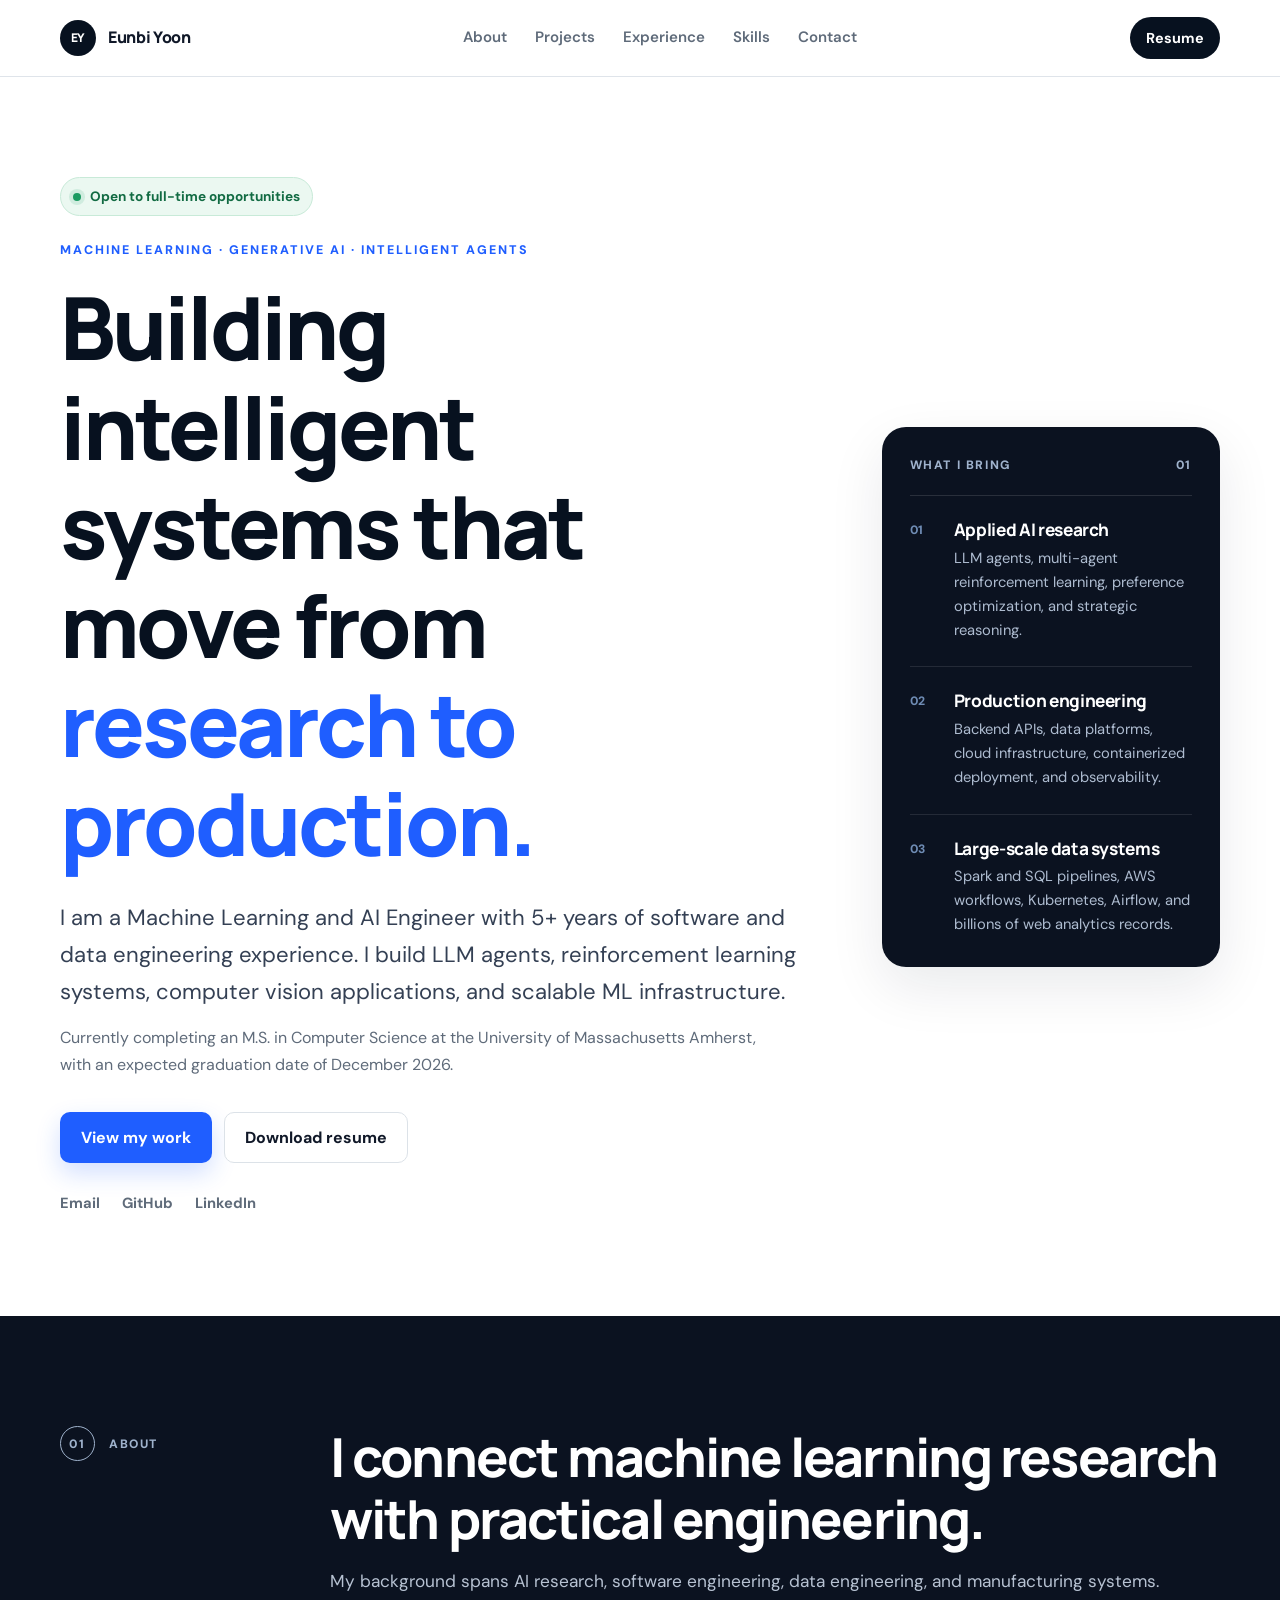
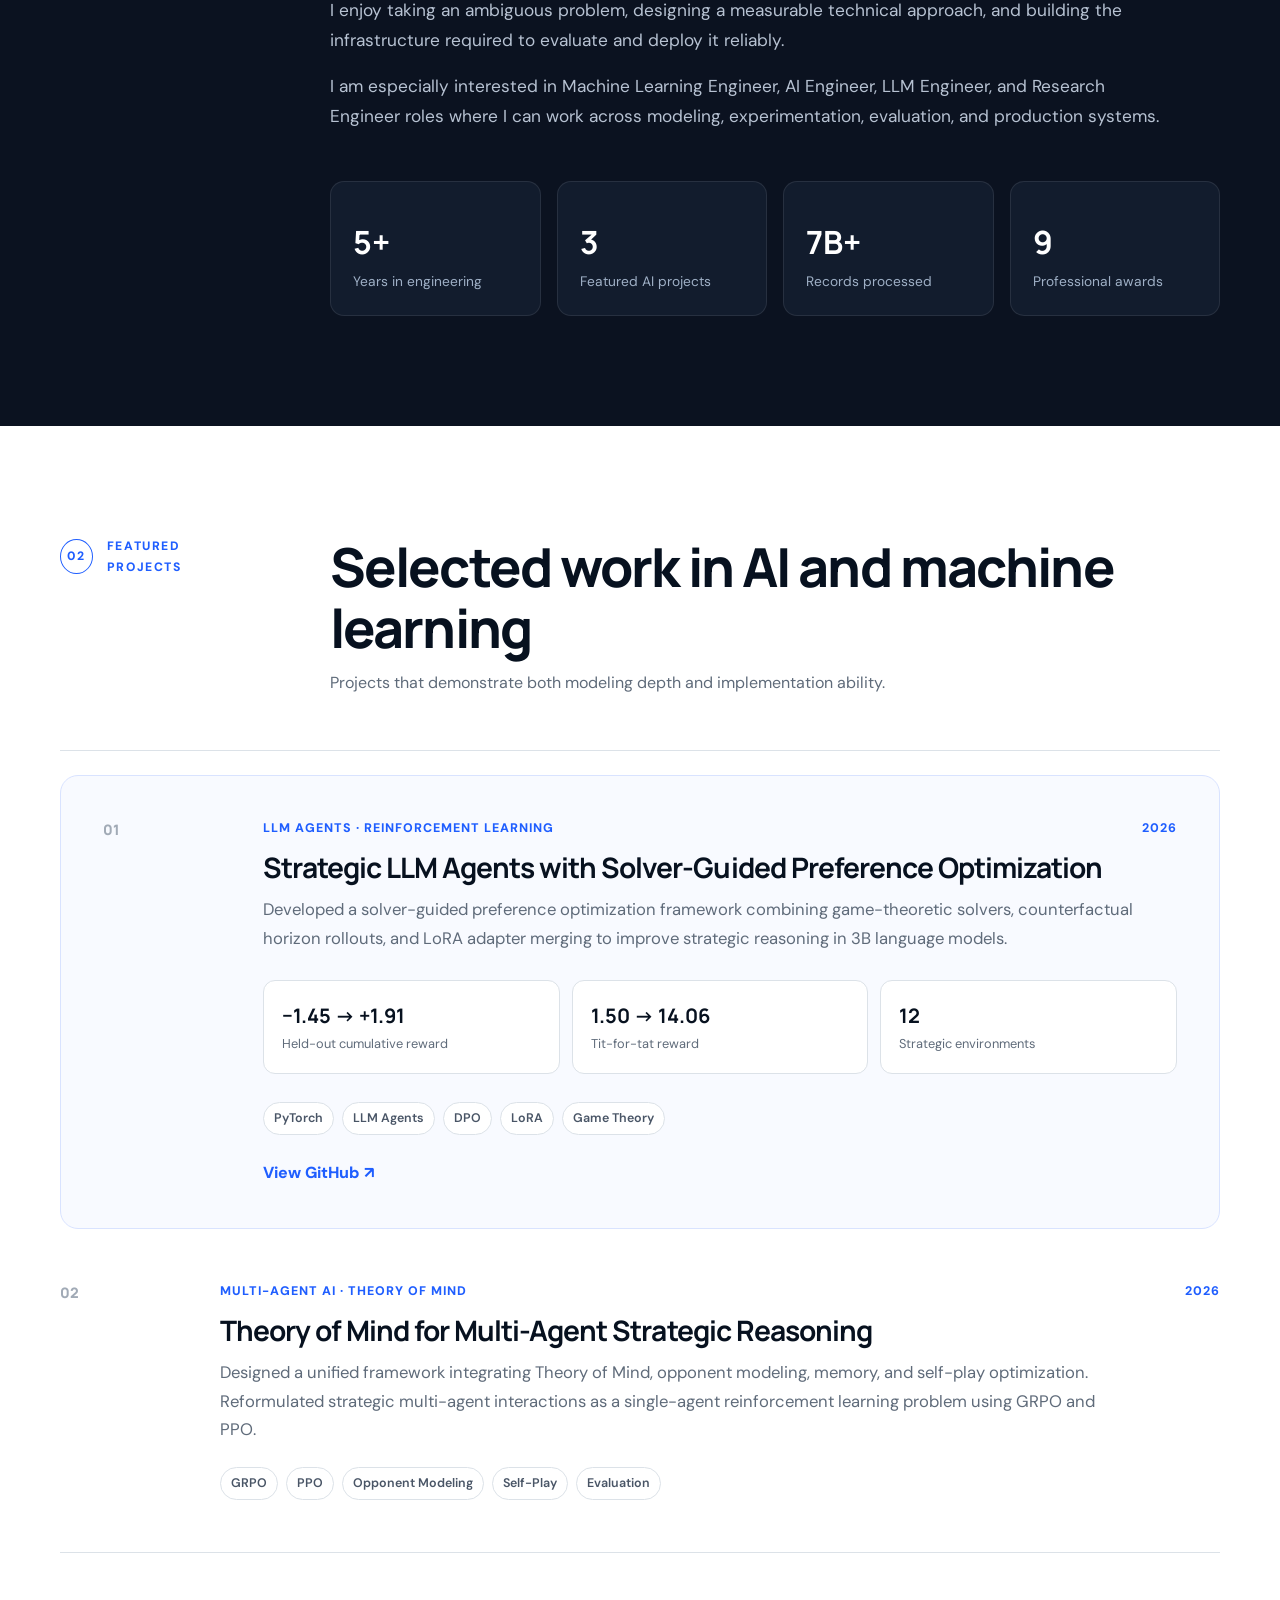
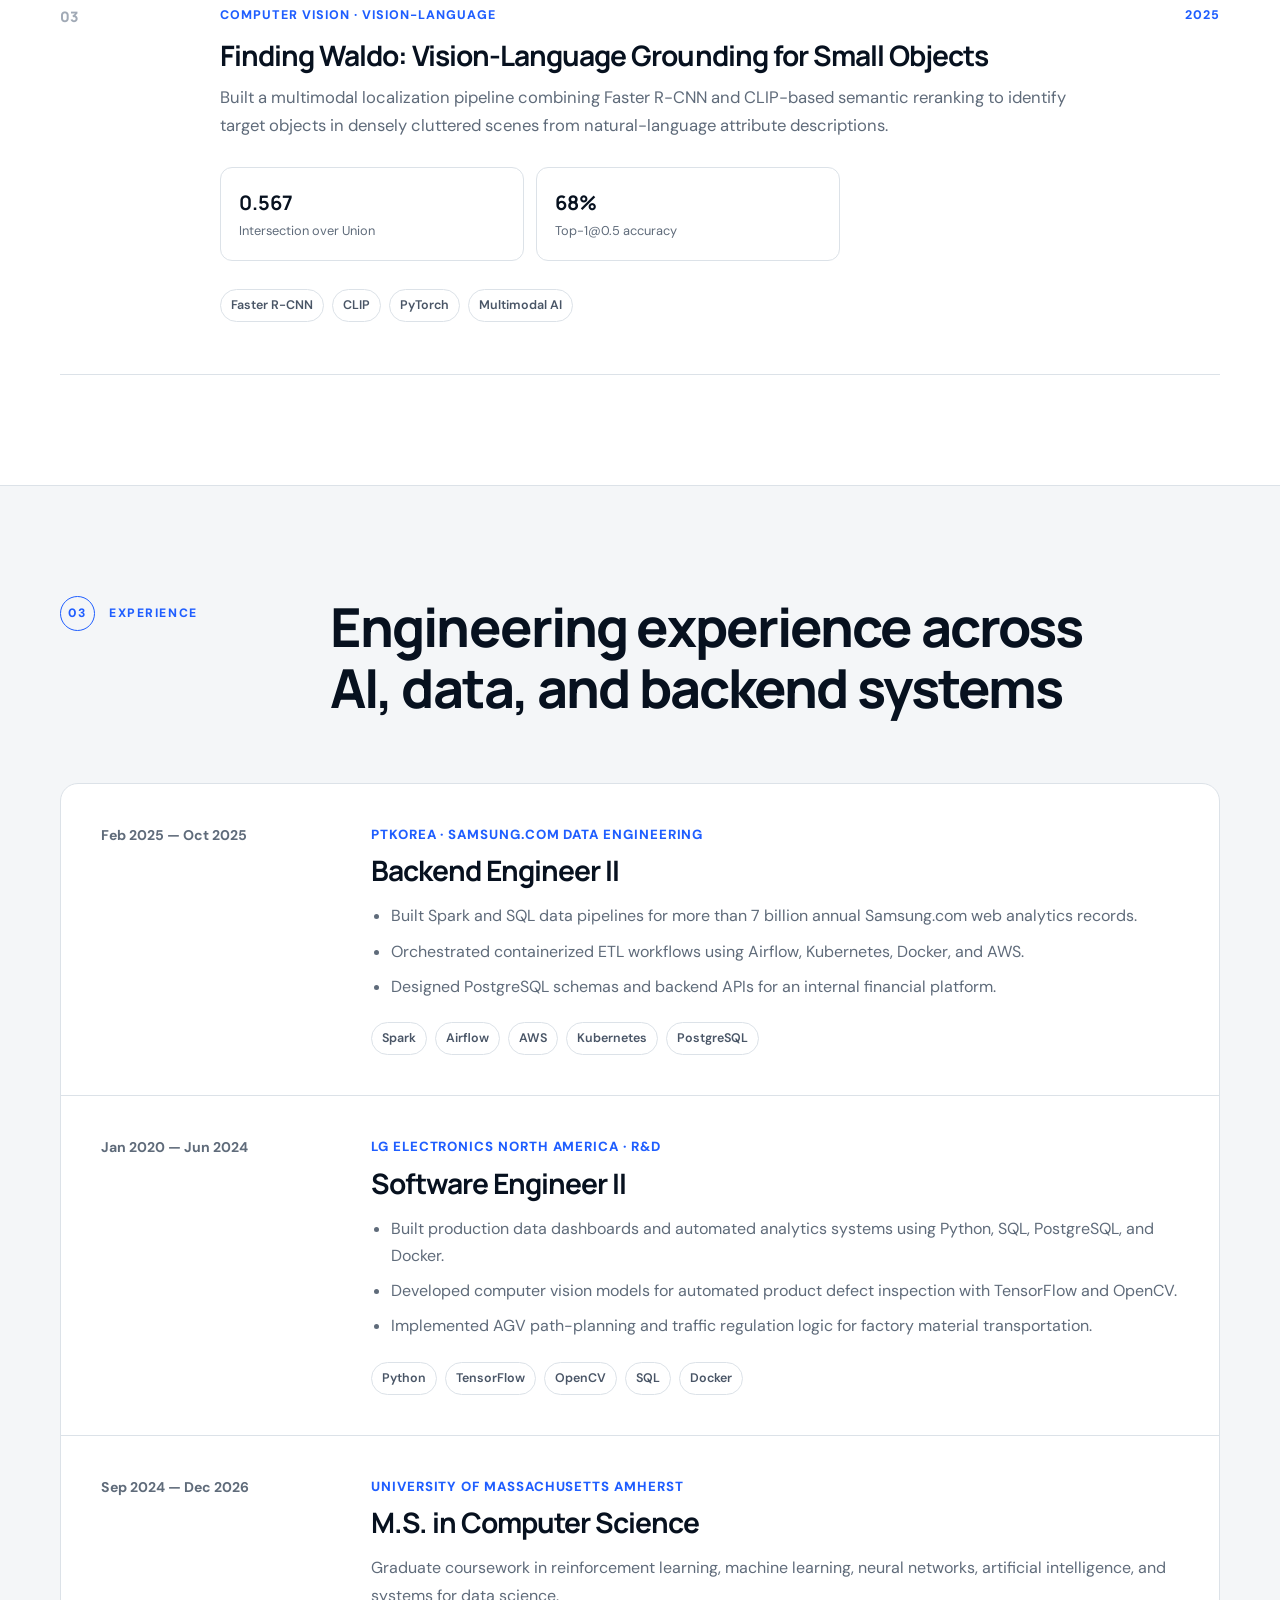
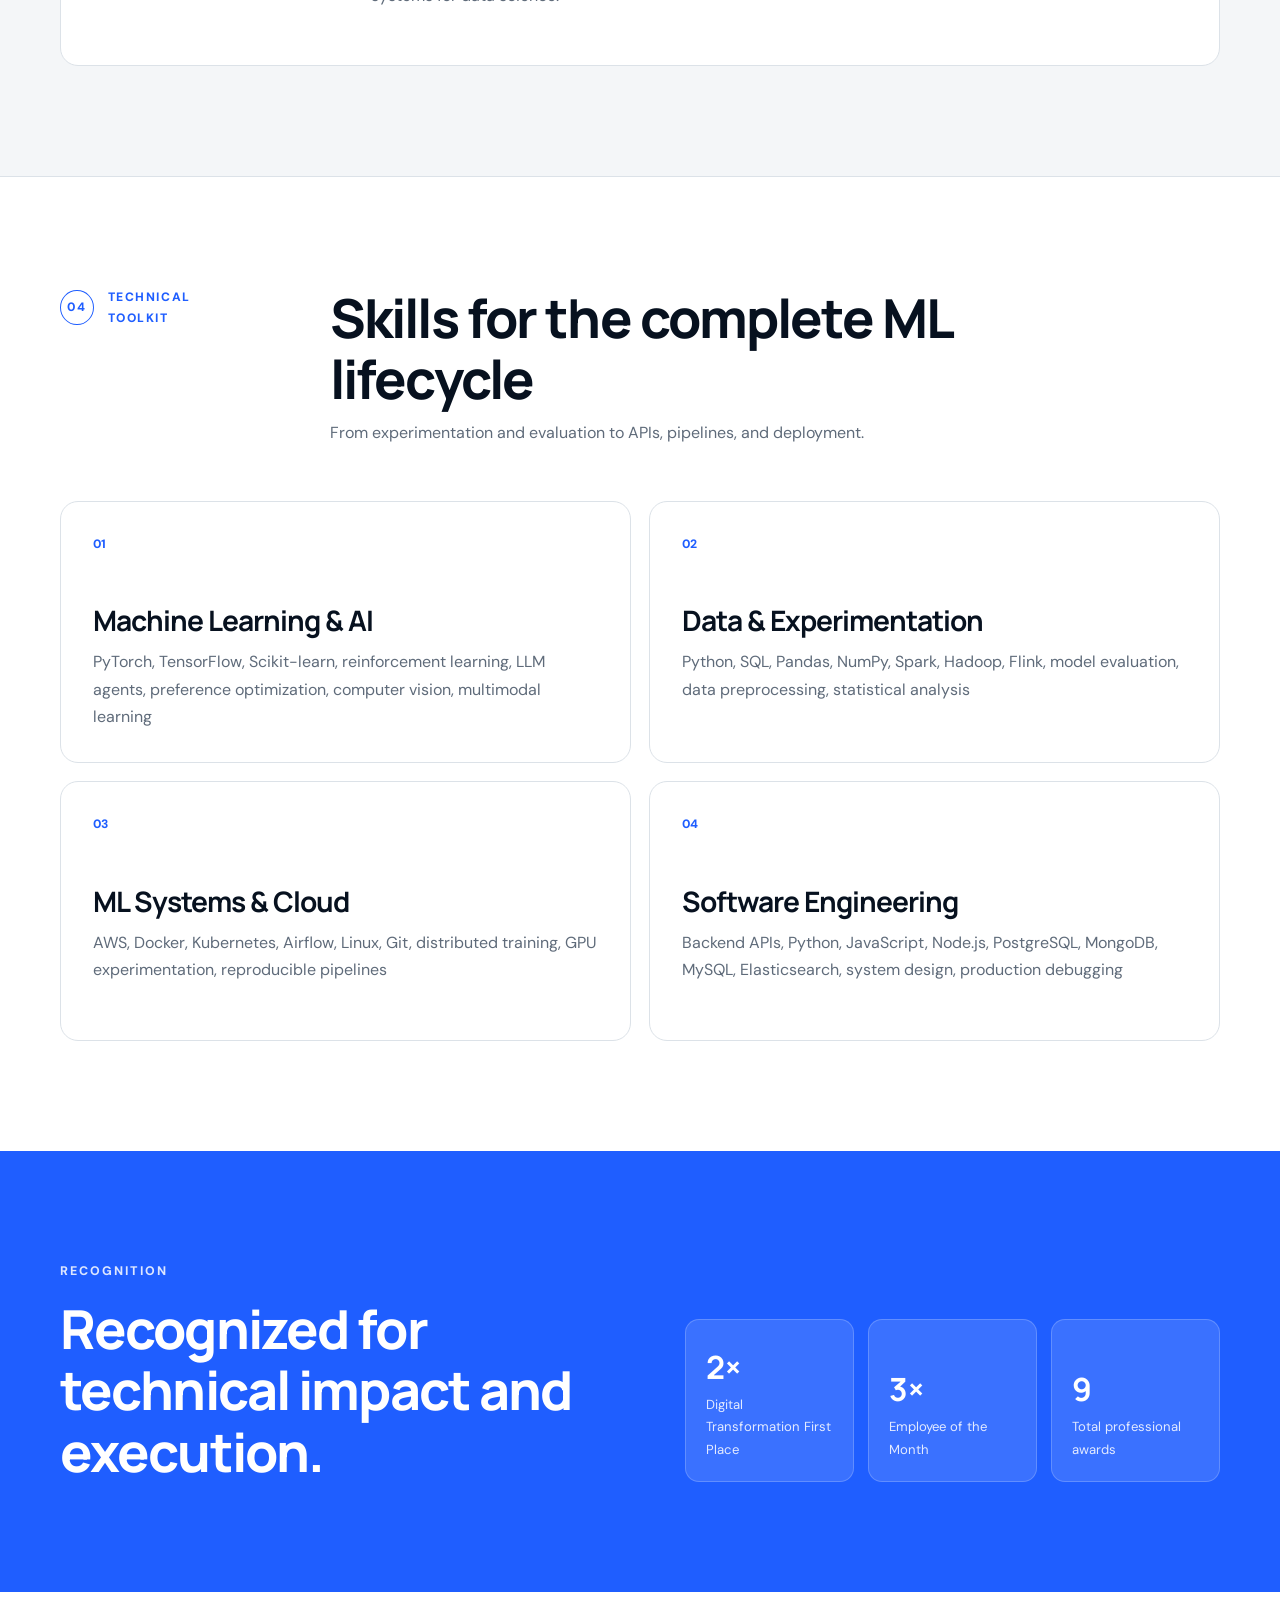
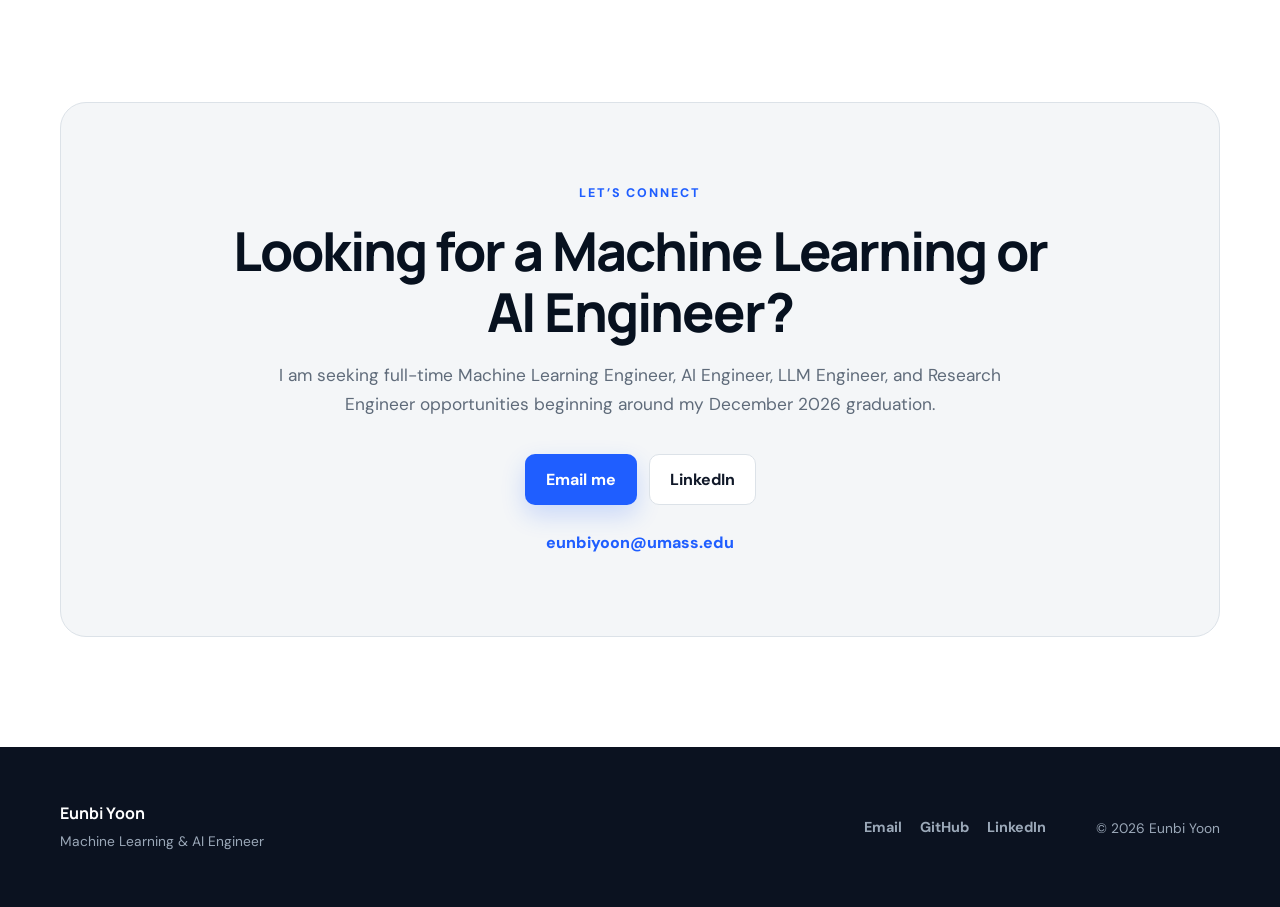
==== index.html @ 284ee93b "first commit" ====
<!DOCTYPE html>
<html lang="en">
<head>
  <meta charset="UTF-8" />
  <meta name="viewport" content="width=device-width, initial-scale=1.0" />
  <meta name="description" content="Eunbi Yoon is a Machine Learning and AI Engineer specializing in LLM agents, reinforcement learning, computer vision, and production data systems." />
  <meta name="keywords" content="Eunbi Yoon, Machine Learning Engineer, AI Engineer, Research Engineer, LLM, Reinforcement Learning, Computer Vision" />
  <meta name="author" content="Eunbi Yoon" />
  <meta property="og:title" content="Eunbi Yoon | Machine Learning & AI Engineer" />
  <meta property="og:description" content="Machine Learning and AI Engineer building reliable intelligent systems, LLM agents, and data-intensive applications." />
  <meta property="og:type" content="website" />
  <meta property="og:url" content="https://eunbiyoon.com" />

  <title>Eunbi Yoon | Machine Learning & AI Engineer</title>

  <link rel="preconnect" href="https://fonts.googleapis.com" />
  <link rel="preconnect" href="https://fonts.gstatic.com" crossorigin />
  <link href="https://fonts.googleapis.com/css2?family=DM+Sans:wght@400;500;600;700&family=Manrope:wght@500;600;700;800&display=swap" rel="stylesheet" />
  <link rel="stylesheet" href="styles.css" />
</head>

<body>
  <a class="skip-link" href="#main-content">Skip to content</a>

  <header class="site-header">
    <nav class="nav container" aria-label="Primary navigation">
      <a class="brand" href="#top" aria-label="Eunbi Yoon home">
        <span class="brand-mark">EY</span>
        <span>Eunbi Yoon</span>
      </a>

      <div class="nav-links">
        <a href="#about">About</a>
        <a href="#projects">Projects</a>
        <a href="#experience">Experience</a>
        <a href="#skills">Skills</a>
        <a href="#contact">Contact</a>
      </div>

      <a class="nav-resume" href="resume.pdf" target="_blank" rel="noreferrer">Resume</a>
    </nav>
  </header>

  <main id="main-content">
    <section class="hero container" id="top">
      <div class="hero-content">
        <p class="availability"><span></span> Open to full-time opportunities</p>
        <p class="eyebrow">Machine Learning · Generative AI · Intelligent Agents</p>

        <h1>
          Building intelligent systems that move from
          <span>research to production.</span>
        </h1>

        <p class="hero-description">
          I am a Machine Learning and AI Engineer with 5+ years of software and
          data engineering experience. I build LLM agents, reinforcement learning
          systems, computer vision applications, and scalable ML infrastructure.
        </p>

        <p class="hero-subtext">
          Currently completing an M.S. in Computer Science at the University of
          Massachusetts Amherst, with an expected graduation date of December 2026.
        </p>

        <div class="hero-actions">
          <a class="button button-primary" href="#projects">View my work</a>
          <a class="button button-secondary" href="resume.pdf" target="_blank" rel="noreferrer">Download resume</a>
        </div>

        <div class="social-links" aria-label="Professional profiles">
          <a href="mailto:eunbiyoon@umass.edu">Email</a>
          <a href="https://github.com/EunbiYoon" target="_blank" rel="noreferrer">GitHub</a>
          <a href="https://linkedin.com/in/eunbiyoon0717" target="_blank" rel="noreferrer">LinkedIn</a>
        </div>
      </div>

      <aside class="hero-panel" aria-label="Professional summary">
        <div class="panel-header">
          <span class="panel-kicker">What I bring</span>
          <span class="panel-number">01</span>
        </div>

        <div class="panel-list">
          <article>
            <span>01</span>
            <div>
              <h2>Applied AI research</h2>
              <p>LLM agents, multi-agent reinforcement learning, preference optimization, and strategic reasoning.</p>
            </div>
          </article>

          <article>
            <span>02</span>
            <div>
              <h2>Production engineering</h2>
              <p>Backend APIs, data platforms, cloud infrastructure, containerized deployment, and observability.</p>
            </div>
          </article>

          <article>
            <span>03</span>
            <div>
              <h2>Large-scale data systems</h2>
              <p>Spark and SQL pipelines, AWS workflows, Kubernetes, Airflow, and billions of web analytics records.</p>
            </div>
          </article>
        </div>
      </aside>
    </section>

    <section class="section section-dark" id="about">
      <div class="container about-grid">
        <div class="section-label">
          <span>01</span>
          <p>About</p>
        </div>

        <div class="about-copy">
          <h2>I connect machine learning research with practical engineering.</h2>
          <p>
            My background spans AI research, software engineering, data engineering,
            and manufacturing systems. I enjoy taking an ambiguous problem, designing
            a measurable technical approach, and building the infrastructure required
            to evaluate and deploy it reliably.
          </p>
          <p>
            I am especially interested in Machine Learning Engineer, AI Engineer, LLM
            Engineer, and Research Engineer roles where I can work across modeling,
            experimentation, evaluation, and production systems.
          </p>

          <div class="stats-grid">
            <div><strong>5+</strong><span>Years in engineering</span></div>
            <div><strong>3</strong><span>Featured AI projects</span></div>
            <div><strong>7B+</strong><span>Records processed</span></div>
            <div><strong>9</strong><span>Professional awards</span></div>
          </div>
        </div>
      </div>
    </section>

    <section class="section container" id="projects">
      <div class="section-heading">
        <div class="section-label light">
          <span>02</span>
          <p>Featured projects</p>
        </div>
        <div>
          <h2>Selected work in AI and machine learning</h2>
          <p>Projects that demonstrate both modeling depth and implementation ability.</p>
        </div>
      </div>

      <div class="projects-list">
        <article class="project-card featured-project">
          <div class="project-index">01</div>
          <div class="project-content">
            <div class="project-topline">
              <p>LLM Agents · Reinforcement Learning</p>
              <span>2026</span>
            </div>
            <h3>Strategic LLM Agents with Solver-Guided Preference Optimization</h3>
            <p class="project-summary">
              Developed a solver-guided preference optimization framework combining
              game-theoretic solvers, counterfactual horizon rollouts, and LoRA adapter
              merging to improve strategic reasoning in 3B language models.
            </p>

            <div class="metrics">
              <div><strong>−1.45 → +1.91</strong><span>Held-out cumulative reward</span></div>
              <div><strong>1.50 → 14.06</strong><span>Tit-for-tat reward</span></div>
              <div><strong>12</strong><span>Strategic environments</span></div>
            </div>

            <div class="tag-list">
              <span>PyTorch</span><span>LLM Agents</span><span>DPO</span><span>LoRA</span><span>Game Theory</span>
            </div>

            <div class="project-links">
              <a href="https://github.com/EunbiYoon" target="_blank" rel="noreferrer">View GitHub <span>↗</span></a>
            </div>
          </div>
        </article>

        <article class="project-card">
          <div class="project-index">02</div>
          <div class="project-content">
            <div class="project-topline">
              <p>Multi-Agent AI · Theory of Mind</p>
              <span>2026</span>
            </div>
            <h3>Theory of Mind for Multi-Agent Strategic Reasoning</h3>
            <p class="project-summary">
              Designed a unified framework integrating Theory of Mind, opponent
              modeling, memory, and self-play optimization. Reformulated strategic
              multi-agent interactions as a single-agent reinforcement learning problem
              using GRPO and PPO.
            </p>
            <div class="tag-list">
              <span>GRPO</span><span>PPO</span><span>Opponent Modeling</span><span>Self-Play</span><span>Evaluation</span>
            </div>
          </div>
        </article>

        <article class="project-card">
          <div class="project-index">03</div>
          <div class="project-content">
            <div class="project-topline">
              <p>Computer Vision · Vision-Language</p>
              <span>2025</span>
            </div>
            <h3>Finding Waldo: Vision-Language Grounding for Small Objects</h3>
            <p class="project-summary">
              Built a multimodal localization pipeline combining Faster R-CNN and
              CLIP-based semantic reranking to identify target objects in densely
              cluttered scenes from natural-language attribute descriptions.
            </p>

            <div class="metrics compact-metrics">
              <div><strong>0.567</strong><span>Intersection over Union</span></div>
              <div><strong>68%</strong><span>Top-1@0.5 accuracy</span></div>
            </div>

            <div class="tag-list">
              <span>Faster R-CNN</span><span>CLIP</span><span>PyTorch</span><span>Multimodal AI</span>
            </div>
          </div>
        </article>
      </div>
    </section>

    <section class="section section-soft" id="experience">
      <div class="container">
        <div class="section-heading">
          <div class="section-label light">
            <span>03</span>
            <p>Experience</p>
          </div>
          <div>
            <h2>Engineering experience across AI, data, and backend systems</h2>
          </div>
        </div>

        <div class="experience-list">
          <article class="experience-card">
            <div class="experience-date">Feb 2025 — Oct 2025</div>
            <div class="experience-main">
              <p class="company">PTKOREA · Samsung.com Data Engineering</p>
              <h3>Backend Engineer II</h3>
              <ul>
                <li>Built Spark and SQL data pipelines for more than 7 billion annual Samsung.com web analytics records.</li>
                <li>Orchestrated containerized ETL workflows using Airflow, Kubernetes, Docker, and AWS.</li>
                <li>Designed PostgreSQL schemas and backend APIs for an internal financial platform.</li>
              </ul>
              <div class="tag-list"><span>Spark</span><span>Airflow</span><span>AWS</span><span>Kubernetes</span><span>PostgreSQL</span></div>
            </div>
          </article>

          <article class="experience-card">
            <div class="experience-date">Jan 2020 — Jun 2024</div>
            <div class="experience-main">
              <p class="company">LG Electronics North America · R&amp;D</p>
              <h3>Software Engineer II</h3>
              <ul>
                <li>Built production data dashboards and automated analytics systems using Python, SQL, PostgreSQL, and Docker.</li>
                <li>Developed computer vision models for automated product defect inspection with TensorFlow and OpenCV.</li>
                <li>Implemented AGV path-planning and traffic regulation logic for factory material transportation.</li>
              </ul>
              <div class="tag-list"><span>Python</span><span>TensorFlow</span><span>OpenCV</span><span>SQL</span><span>Docker</span></div>
            </div>
          </article>

          <article class="experience-card education-card">
            <div class="experience-date">Sep 2024 — Dec 2026</div>
            <div class="experience-main">
              <p class="company">University of Massachusetts Amherst</p>
              <h3>M.S. in Computer Science</h3>
              <p>
                Graduate coursework in reinforcement learning, machine learning,
                neural networks, artificial intelligence, and systems for data science.
              </p>
            </div>
          </article>
        </div>
      </div>
    </section>

    <section class="section container" id="skills">
      <div class="section-heading">
        <div class="section-label light">
          <span>04</span>
          <p>Technical toolkit</p>
        </div>
        <div>
          <h2>Skills for the complete ML lifecycle</h2>
          <p>From experimentation and evaluation to APIs, pipelines, and deployment.</p>
        </div>
      </div>

      <div class="skills-grid">
        <article>
          <p class="skill-number">01</p>
          <h3>Machine Learning & AI</h3>
          <p>PyTorch, TensorFlow, Scikit-learn, reinforcement learning, LLM agents, preference optimization, computer vision, multimodal learning</p>
        </article>
        <article>
          <p class="skill-number">02</p>
          <h3>Data & Experimentation</h3>
          <p>Python, SQL, Pandas, NumPy, Spark, Hadoop, Flink, model evaluation, data preprocessing, statistical analysis</p>
        </article>
        <article>
          <p class="skill-number">03</p>
          <h3>ML Systems & Cloud</h3>
          <p>AWS, Docker, Kubernetes, Airflow, Linux, Git, distributed training, GPU experimentation, reproducible pipelines</p>
        </article>
        <article>
          <p class="skill-number">04</p>
          <h3>Software Engineering</h3>
          <p>Backend APIs, Python, JavaScript, Node.js, PostgreSQL, MongoDB, MySQL, Elasticsearch, system design, production debugging</p>
        </article>
      </div>
    </section>

    <section class="section awards-section">
      <div class="container awards-grid">
        <div>
          <p class="eyebrow">Recognition</p>
          <h2>Recognized for technical impact and execution.</h2>
        </div>
        <div class="award-details">
          <div><strong>2×</strong><span>Digital Transformation First Place</span></div>
          <div><strong>3×</strong><span>Employee of the Month</span></div>
          <div><strong>9</strong><span>Total professional awards</span></div>
        </div>
      </div>
    </section>

    <section class="section container contact" id="contact">
      <div class="contact-card">
        <p class="eyebrow">Let’s connect</p>
        <h2>Looking for a Machine Learning or AI Engineer?</h2>
        <p>
          I am seeking full-time Machine Learning Engineer, AI Engineer, LLM Engineer,
          and Research Engineer opportunities beginning around my December 2026 graduation.
        </p>
        <div class="hero-actions contact-actions">
          <a class="button button-primary" href="mailto:eunbiyoon@umass.edu">Email me</a>
          <a class="button button-secondary" href="https://linkedin.com/in/eunbiyoon0717" target="_blank" rel="noreferrer">LinkedIn</a>
        </div>
        <a class="contact-email" href="mailto:eunbiyoon@umass.edu">eunbiyoon@umass.edu</a>
      </div>
    </section>
  </main>

  <footer class="footer">
    <div class="container footer-inner">
      <div>
        <strong>Eunbi Yoon</strong>
        <p>Machine Learning &amp; AI Engineer</p>
      </div>
      <div class="footer-links">
        <a href="mailto:eunbiyoon@umass.edu">Email</a>
        <a href="https://github.com/EunbiYoon" target="_blank" rel="noreferrer">GitHub</a>
        <a href="https://linkedin.com/in/eunbiyoon0717" target="_blank" rel="noreferrer">LinkedIn</a>
      </div>
      <p>© <span id="year"></span> Eunbi Yoon</p>
    </div>
  </footer>

  <script>
    document.getElementById("year").textContent = new Date().getFullYear();
  </script>
</body>
</html>
---- styles.css ----
:root {
  --ink: #101828;
  --ink-strong: #07111f;
  --muted: #5f6b7a;
  --paper: #ffffff;
  --soft: #f4f6f8;
  --line: #dce2e8;
  --accent: #1f5eff;
  --accent-dark: #1446c6;
  --dark: #0b1220;
  --dark-soft: #121c2d;
  --max-width: 1160px;
  --radius: 18px;
  --shadow: 0 20px 55px rgba(16, 24, 40, 0.09);
}

* {
  box-sizing: border-box;
}

html {
  scroll-behavior: smooth;
  scroll-padding-top: 90px;
}

body {
  margin: 0;
  background: var(--paper);
  color: var(--ink);
  font-family: "DM Sans", system-ui, -apple-system, BlinkMacSystemFont, "Segoe UI", sans-serif;
  font-size: 16px;
  line-height: 1.7;
  -webkit-font-smoothing: antialiased;
}

::selection {
  color: white;
  background: var(--accent);
}

img {
  max-width: 100%;
}

button,
a {
  font: inherit;
}

a {
  color: inherit;
  text-decoration: none;
}

p,
h1,
h2,
h3 {
  margin-top: 0;
}

h1,
h2,
h3,
.brand {
  font-family: "Manrope", system-ui, sans-serif;
}

h1,
h2,
h3 {
  color: var(--ink-strong);
  line-height: 1.14;
  letter-spacing: -0.035em;
}

h1 {
  max-width: 880px;
  margin-bottom: 26px;
  font-size: clamp(3rem, 6.8vw, 6.2rem);
  font-weight: 800;
}

h1 span {
  color: var(--accent);
}

h2 {
  margin-bottom: 18px;
  font-size: clamp(2.1rem, 4.2vw, 4rem);
  font-weight: 750;
}

h3 {
  margin-bottom: 12px;
  font-size: clamp(1.35rem, 2.2vw, 2rem);
  font-weight: 700;
}

.container {
  width: min(calc(100% - 48px), var(--max-width));
  margin-inline: auto;
}

.skip-link {
  position: absolute;
  z-index: 999;
  top: -60px;
  left: 20px;
  padding: 10px 14px;
  color: white;
  background: var(--dark);
  border-radius: 8px;
}

.skip-link:focus {
  top: 16px;
}

.site-header {
  position: sticky;
  z-index: 100;
  top: 0;
  background: rgba(255, 255, 255, 0.9);
  border-bottom: 1px solid rgba(220, 226, 232, 0.9);
  backdrop-filter: blur(16px);
}

.nav {
  min-height: 76px;
  display: flex;
  align-items: center;
  justify-content: space-between;
  gap: 28px;
}

.brand {
  display: inline-flex;
  align-items: center;
  gap: 12px;
  font-weight: 800;
  letter-spacing: -0.02em;
}

.brand-mark {
  width: 36px;
  height: 36px;
  display: grid;
  place-items: center;
  color: white;
  background: var(--ink-strong);
  border-radius: 50%;
  font-size: 0.75rem;
}

.nav-links {
  display: flex;
  align-items: center;
  gap: 28px;
  color: var(--muted);
  font-size: 0.94rem;
  font-weight: 600;
}

.nav-links a,
.footer-links a,
.social-links a {
  transition: color 160ms ease;
}

.nav-links a:hover,
.footer-links a:hover,
.social-links a:hover {
  color: var(--accent);
}

.nav-resume {
  padding: 9px 16px;
  color: white;
  background: var(--ink-strong);
  border-radius: 999px;
  font-size: 0.9rem;
  font-weight: 700;
  transition: transform 160ms ease, background 160ms ease;
}

.nav-resume:hover {
  background: var(--accent);
  transform: translateY(-1px);
}

.hero {
  min-height: calc(100vh - 76px);
  display: grid;
  grid-template-columns: minmax(0, 1.6fr) minmax(310px, 0.72fr);
  align-items: center;
  gap: 70px;
  padding-block: 100px;
}

.availability {
  width: fit-content;
  display: inline-flex;
  align-items: center;
  gap: 9px;
  margin-bottom: 24px;
  padding: 7px 12px;
  color: #126b43;
  background: #ebf8f1;
  border: 1px solid #c8ead8;
  border-radius: 999px;
  font-size: 0.85rem;
  font-weight: 700;
}

.availability span {
  width: 8px;
  height: 8px;
  background: #1b9b62;
  border-radius: 50%;
  box-shadow: 0 0 0 4px rgba(27, 155, 98, 0.13);
}

.eyebrow {
  margin-bottom: 16px;
  color: var(--accent);
  font-size: 0.78rem;
  font-weight: 800;
  letter-spacing: 0.16em;
  text-transform: uppercase;
}

.hero-description {
  max-width: 760px;
  margin-bottom: 14px;
  color: #344054;
  font-size: clamp(1.15rem, 1.9vw, 1.38rem);
  line-height: 1.68;
}

.hero-subtext {
  max-width: 700px;
  color: var(--muted);
}

.hero-actions {
  display: flex;
  flex-wrap: wrap;
  gap: 12px;
  margin-top: 34px;
}

.button {
  min-height: 48px;
  display: inline-flex;
  align-items: center;
  justify-content: center;
  padding: 11px 20px;
  border: 1px solid transparent;
  border-radius: 10px;
  font-weight: 700;
  transition: transform 160ms ease, box-shadow 160ms ease, background 160ms ease;
}

.button:hover {
  transform: translateY(-2px);
}

.button-primary {
  color: white;
  background: var(--accent);
  box-shadow: 0 10px 25px rgba(31, 94, 255, 0.2);
}

.button-primary:hover {
  background: var(--accent-dark);
  box-shadow: 0 14px 30px rgba(31, 94, 255, 0.25);
}

.button-secondary {
  color: var(--ink);
  background: white;
  border-color: var(--line);
}

.button-secondary:hover {
  border-color: #aeb8c4;
  box-shadow: 0 10px 22px rgba(16, 24, 40, 0.08);
}

.social-links {
  display: flex;
  flex-wrap: wrap;
  gap: 22px;
  margin-top: 28px;
  color: var(--muted);
  font-size: 0.92rem;
  font-weight: 700;
}

.hero-panel {
  padding: 28px;
  color: white;
  background: var(--dark);
  border-radius: 24px;
  box-shadow: var(--shadow);
}

.panel-header {
  display: flex;
  align-items: center;
  justify-content: space-between;
  padding-bottom: 20px;
  border-bottom: 1px solid rgba(255, 255, 255, 0.12);
}

.panel-kicker,
.panel-number {
  color: #9fb2cc;
  font-size: 0.76rem;
  font-weight: 800;
  letter-spacing: 0.13em;
  text-transform: uppercase;
}

.panel-list article {
  display: grid;
  grid-template-columns: 30px 1fr;
  gap: 14px;
  padding-block: 24px;
  border-bottom: 1px solid rgba(255, 255, 255, 0.1);
}

.panel-list article:last-child {
  padding-bottom: 2px;
  border-bottom: 0;
}

.panel-list article > span {
  color: #6f8cb4;
  font-size: 0.76rem;
  font-weight: 800;
}

.panel-list h2 {
  margin-bottom: 7px;
  color: white;
  font-size: 1.08rem;
  letter-spacing: -0.02em;
}

.panel-list p {
  margin: 0;
  color: #aebcd0;
  font-size: 0.92rem;
  line-height: 1.62;
}

.section {
  padding-block: 110px;
}

.section-dark {
  color: white;
  background: var(--dark);
}

.section-dark h2 {
  color: white;
}

.section-soft {
  background: var(--soft);
  border-block: 1px solid var(--line);
}

.about-grid {
  display: grid;
  grid-template-columns: 190px 1fr;
  gap: 80px;
}

.section-label {
  display: flex;
  align-items: center;
  gap: 14px;
  align-self: start;
  color: #9fb2cc;
  font-size: 0.76rem;
  font-weight: 800;
  letter-spacing: 0.13em;
  text-transform: uppercase;
}

.section-label span {
  width: 35px;
  height: 35px;
  display: grid;
  place-items: center;
  border: 1px solid currentColor;
  border-radius: 50%;
}

.section-label p {
  margin: 0;
}

.section-label.light {
  color: var(--accent);
}

.about-copy > p {
  max-width: 830px;
  color: #b7c2d2;
  font-size: 1.08rem;
}

.stats-grid {
  display: grid;
  grid-template-columns: repeat(4, 1fr);
  gap: 16px;
  margin-top: 50px;
}

.stats-grid div {
  min-height: 135px;
  display: flex;
  flex-direction: column;
  justify-content: flex-end;
  padding: 22px;
  background: var(--dark-soft);
  border: 1px solid rgba(255, 255, 255, 0.09);
  border-radius: 14px;
}

.stats-grid strong {
  color: white;
  font-family: "Manrope", sans-serif;
  font-size: 2rem;
}

.stats-grid span {
  color: #9fb0c6;
  font-size: 0.86rem;
}

.section-heading {
  display: grid;
  grid-template-columns: 190px 1fr;
  gap: 80px;
  margin-bottom: 54px;
}

.section-heading > div:last-child {
  max-width: 800px;
}

.section-heading h2 {
  margin-bottom: 10px;
}

.section-heading > div:last-child > p {
  margin: 0;
  color: var(--muted);
}

.projects-list {
  border-top: 1px solid var(--line);
}

.project-card {
  display: grid;
  grid-template-columns: 110px 1fr;
  gap: 50px;
  padding-block: 52px;
  border-bottom: 1px solid var(--line);
}

.featured-project {
  margin-top: 24px;
  padding: 42px;
  background: #f8faff;
  border: 1px solid #d9e3ff;
  border-radius: var(--radius);
}

.project-index {
  color: #a1aab6;
  font-family: "Manrope", sans-serif;
  font-size: 0.9rem;
  font-weight: 800;
}

.project-topline {
  display: flex;
  align-items: center;
  justify-content: space-between;
  gap: 20px;
  margin-bottom: 12px;
  color: var(--accent);
  font-size: 0.78rem;
  font-weight: 800;
  letter-spacing: 0.08em;
  text-transform: uppercase;
}

.project-topline p {
  margin: 0;
}

.project-summary {
  max-width: 880px;
  margin-bottom: 24px;
  color: var(--muted);
  font-size: 1.04rem;
}

.metrics {
  display: grid;
  grid-template-columns: repeat(3, 1fr);
  gap: 12px;
  margin: 28px 0;
}

.metrics.compact-metrics {
  max-width: 620px;
  grid-template-columns: repeat(2, 1fr);
}

.metrics div {
  padding: 18px;
  background: white;
  border: 1px solid var(--line);
  border-radius: 12px;
}

.metrics strong,
.metrics span {
  display: block;
}

.metrics strong {
  color: var(--ink-strong);
  font-family: "Manrope", sans-serif;
  font-size: 1.25rem;
}

.metrics span {
  color: var(--muted);
  font-size: 0.8rem;
}

.tag-list {
  display: flex;
  flex-wrap: wrap;
  gap: 8px;
}

.tag-list span {
  padding: 5px 10px;
  color: #495566;
  background: white;
  border: 1px solid var(--line);
  border-radius: 999px;
  font-size: 0.78rem;
  font-weight: 600;
}

.project-links {
  margin-top: 24px;
}

.project-links a {
  color: var(--accent);
  font-weight: 800;
}

.project-links a:hover {
  color: var(--accent-dark);
}

.experience-list {
  background: white;
  border: 1px solid var(--line);
  border-radius: var(--radius);
  overflow: hidden;
}

.experience-card {
  display: grid;
  grid-template-columns: 220px 1fr;
  gap: 50px;
  padding: 40px;
  border-bottom: 1px solid var(--line);
}

.experience-card:last-child {
  border-bottom: 0;
}

.experience-date {
  color: var(--muted);
  font-size: 0.88rem;
  font-weight: 700;
}

.company {
  margin-bottom: 8px;
  color: var(--accent);
  font-size: 0.83rem;
  font-weight: 800;
  letter-spacing: 0.07em;
  text-transform: uppercase;
}

.experience-main h3 {
  margin-bottom: 16px;
}

.experience-main ul {
  margin: 0 0 22px;
  padding-left: 20px;
  color: var(--muted);
}

.experience-main li + li {
  margin-top: 8px;
}

.education-card .experience-main > p:last-child {
  color: var(--muted);
}

.skills-grid {
  display: grid;
  grid-template-columns: repeat(2, 1fr);
  gap: 18px;
}

.skills-grid article {
  min-height: 260px;
  padding: 32px;
  border: 1px solid var(--line);
  border-radius: var(--radius);
  transition: transform 180ms ease, box-shadow 180ms ease, border-color 180ms ease;
}

.skills-grid article:hover {
  border-color: #bac6d3;
  box-shadow: var(--shadow);
  transform: translateY(-4px);
}

.skill-number {
  margin-bottom: 50px;
  color: var(--accent);
  font-size: 0.76rem;
  font-weight: 800;
}

.skills-grid article > p:last-child {
  margin: 0;
  color: var(--muted);
}

.awards-section {
  color: white;
  background: var(--accent);
}

.awards-section h2 {
  max-width: 650px;
  margin: 0;
  color: white;
}

.awards-section .eyebrow {
  color: #dce6ff;
}

.awards-grid {
  display: grid;
  grid-template-columns: 1fr 1fr;
  gap: 90px;
  align-items: end;
}

.award-details {
  display: grid;
  grid-template-columns: repeat(3, 1fr);
  gap: 14px;
}

.award-details div {
  min-height: 150px;
  display: flex;
  flex-direction: column;
  justify-content: flex-end;
  padding: 20px;
  background: rgba(255, 255, 255, 0.12);
  border: 1px solid rgba(255, 255, 255, 0.2);
  border-radius: 14px;
}

.award-details strong {
  font-family: "Manrope", sans-serif;
  font-size: 2rem;
}

.award-details span {
  color: #e3eaff;
  font-size: 0.82rem;
}

.contact-card {
  padding: 80px;
  text-align: center;
  background: var(--soft);
  border: 1px solid var(--line);
  border-radius: 26px;
}

.contact-card h2 {
  max-width: 830px;
  margin-inline: auto;
}

.contact-card > p:not(.eyebrow) {
  max-width: 760px;
  margin-inline: auto;
  color: var(--muted);
  font-size: 1.08rem;
}

.contact-actions {
  justify-content: center;
}

.contact-email {
  display: inline-block;
  margin-top: 24px;
  color: var(--accent);
  font-weight: 800;
}

.footer {
  color: #9ba8b8;
  background: var(--dark);
}

.footer-inner {
  min-height: 160px;
  display: grid;
  grid-template-columns: 1fr auto auto;
  align-items: center;
  gap: 50px;
}

.footer strong {
  color: white;
  font-family: "Manrope", sans-serif;
}

.footer p {
  margin: 3px 0 0;
  font-size: 0.86rem;
}

.footer-links {
  display: flex;
  gap: 18px;
  font-size: 0.9rem;
  font-weight: 700;
}

@media (max-width: 980px) {
  .nav-links {
    display: none;
  }

  .hero {
    grid-template-columns: 1fr;
    min-height: auto;
    gap: 55px;
    padding-block: 80px;
  }

  .hero-panel {
    max-width: 650px;
  }

  .about-grid,
  .section-heading {
    grid-template-columns: 1fr;
    gap: 28px;
  }

  .stats-grid {
    grid-template-columns: repeat(2, 1fr);
  }

  .awards-grid {
    grid-template-columns: 1fr;
    gap: 50px;
  }

  .footer-inner {
    grid-template-columns: 1fr auto;
  }

  .footer-inner > p:last-child {
    grid-column: 1 / -1;
    margin-bottom: 26px;
  }
}

@media (max-width: 720px) {
  .container {
    width: min(calc(100% - 30px), var(--max-width));
  }

  .nav {
    min-height: 68px;
  }

  .brand > span:last-child {
    display: none;
  }

  .section {
    padding-block: 78px;
  }

  .project-card,
  .experience-card {
    grid-template-columns: 1fr;
    gap: 14px;
  }

  .featured-project,
  .experience-card {
    padding: 26px;
  }

  .metrics,
  .metrics.compact-metrics,
  .skills-grid,
  .award-details {
    grid-template-columns: 1fr;
  }

  .project-topline {
    align-items: flex-start;
    flex-direction: column;
    gap: 4px;
  }

  .skills-grid article {
    min-height: auto;
  }

  .skill-number {
    margin-bottom: 30px;
  }

  .contact-card {
    padding: 50px 24px;
  }

  .footer-inner {
    grid-template-columns: 1fr;
    gap: 20px;
    padding-block: 42px;
  }

  .footer-inner > p:last-child {
    grid-column: auto;
    margin-bottom: 0;
  }
}

@media (max-width: 480px) {
  h1 {
    font-size: 2.75rem;
  }

  .nav-resume {
    padding: 8px 12px;
  }

  .hero {
    padding-block: 62px;
  }

  .hero-actions .button {
    width: 100%;
  }

  .stats-grid {
    grid-template-columns: 1fr;
  }

  .social-links {
    gap: 15px;
  }
}

@media (prefers-reduced-motion: reduce) {
  html {
    scroll-behavior: auto;
  }

  *,
  *::before,
  *::after {
    transition-duration: 0.01ms !important;
    animation-duration: 0.01ms !important;
    animation-iteration-count: 1 !important;
  }
}
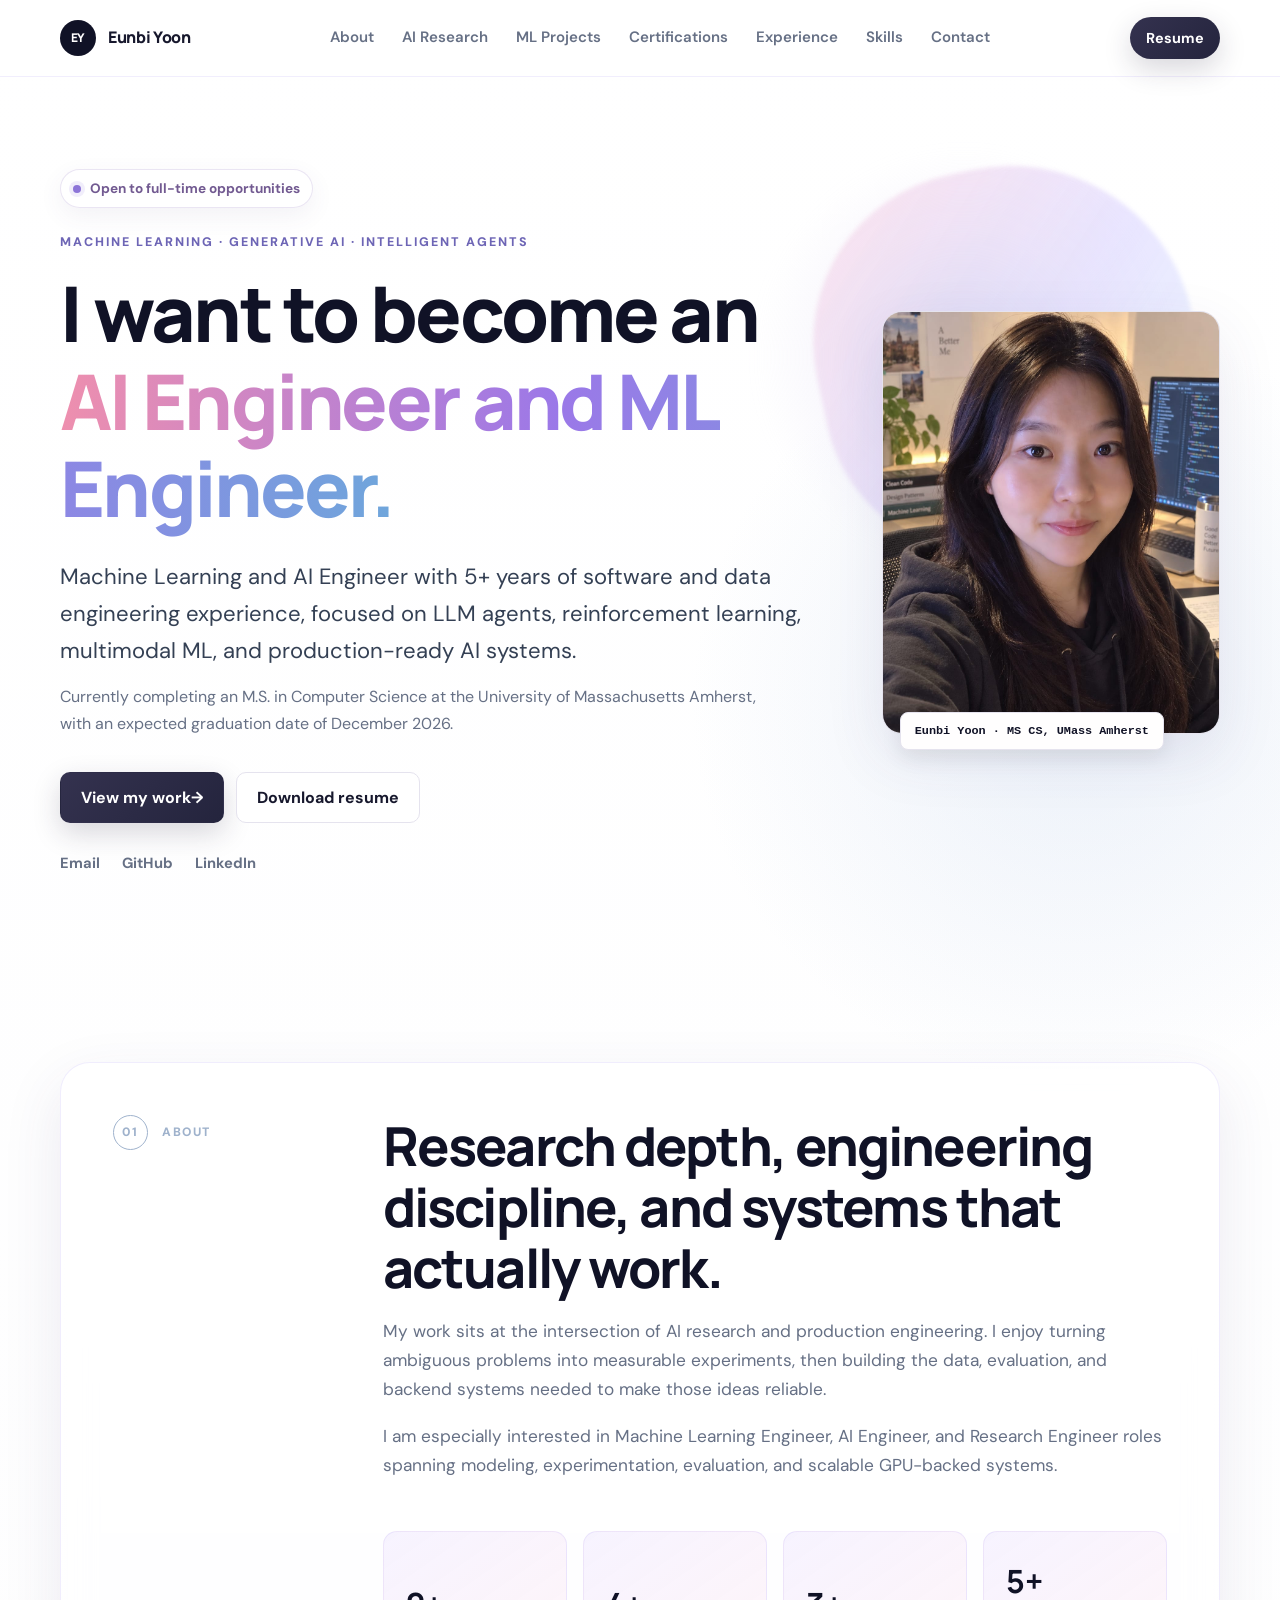
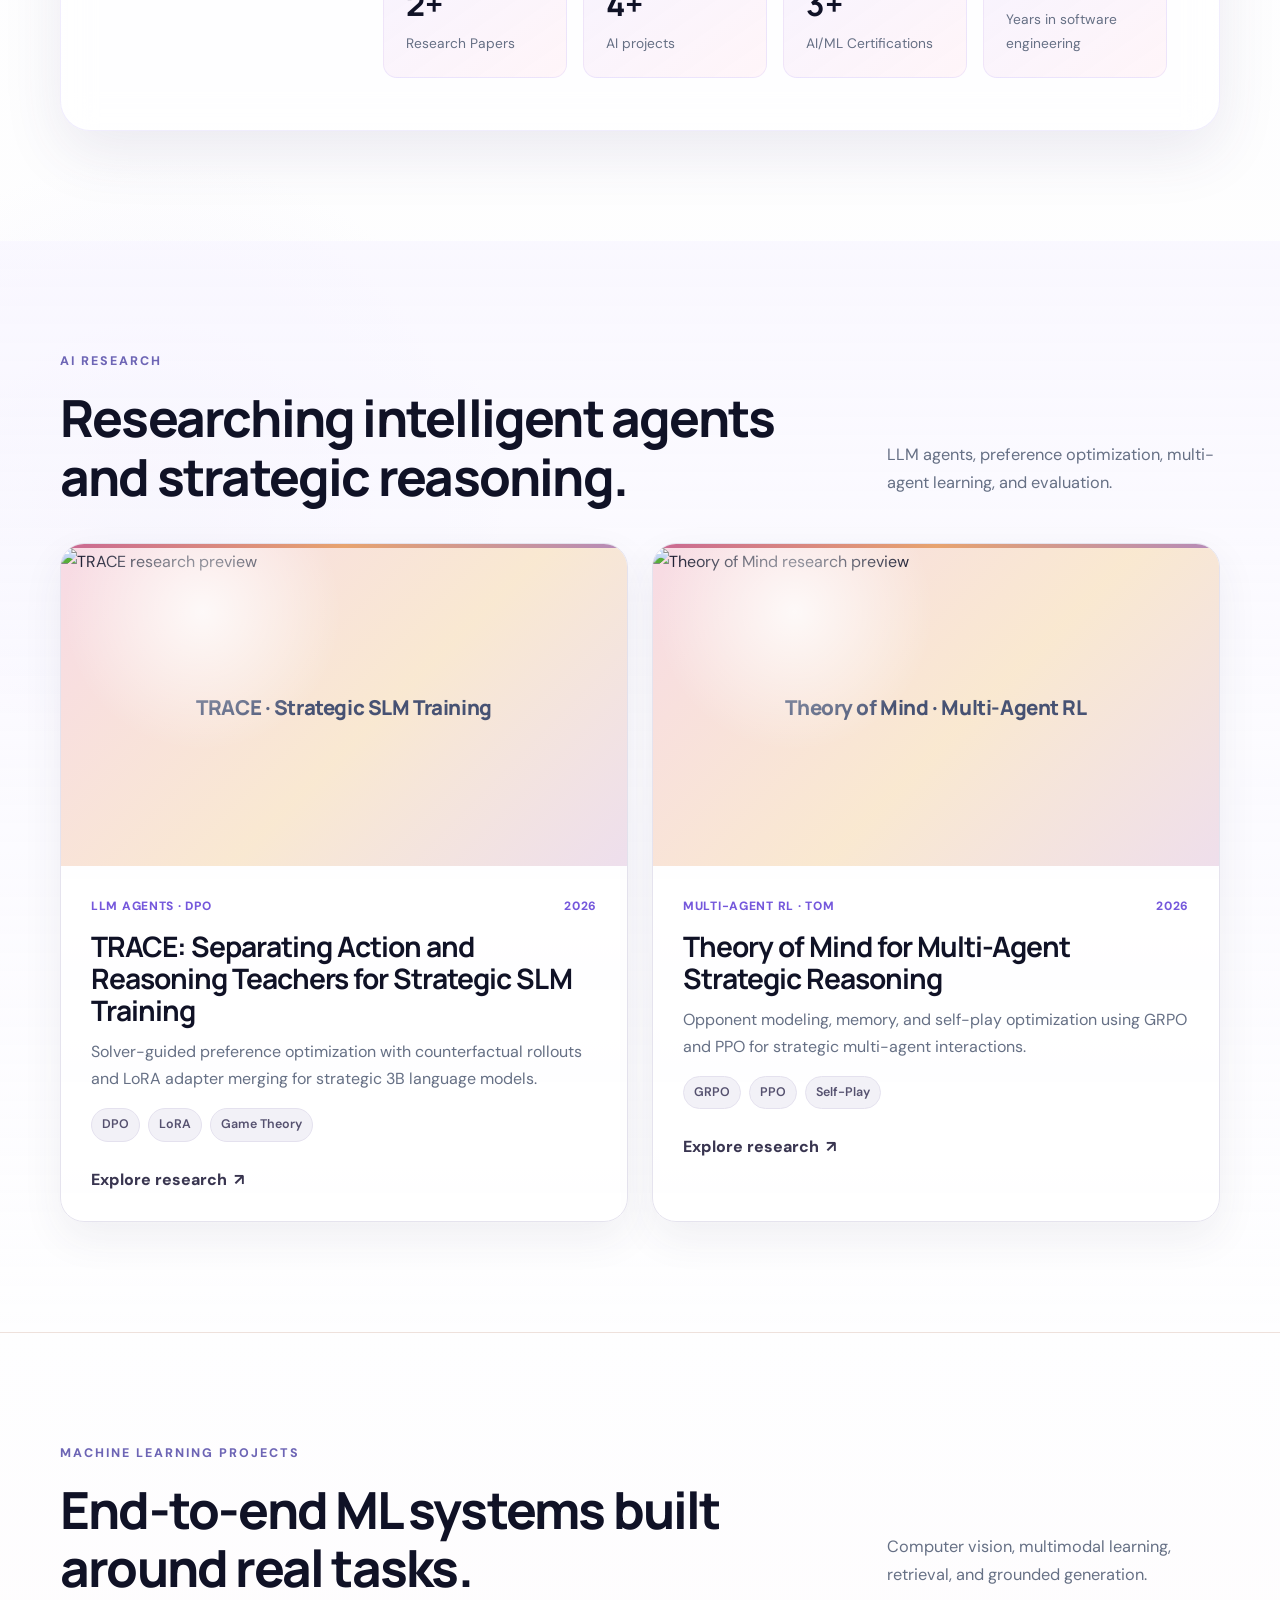
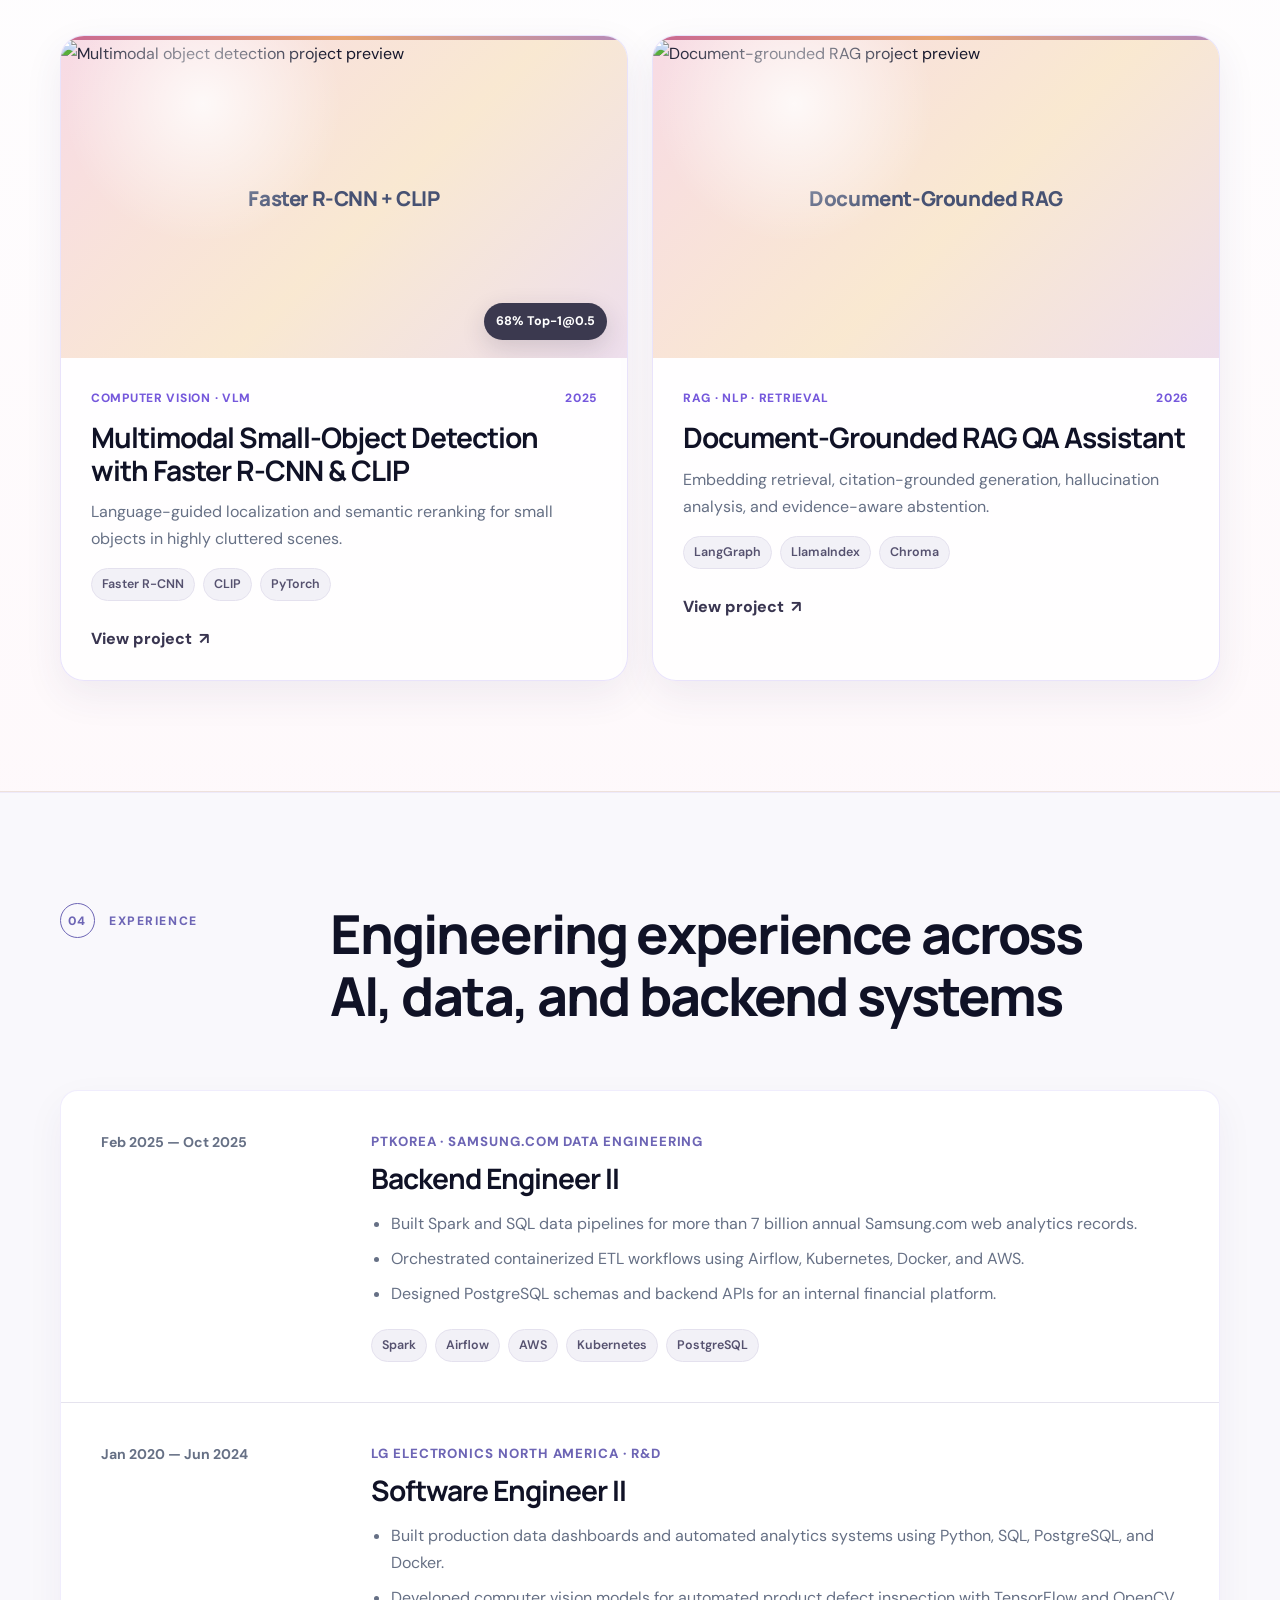
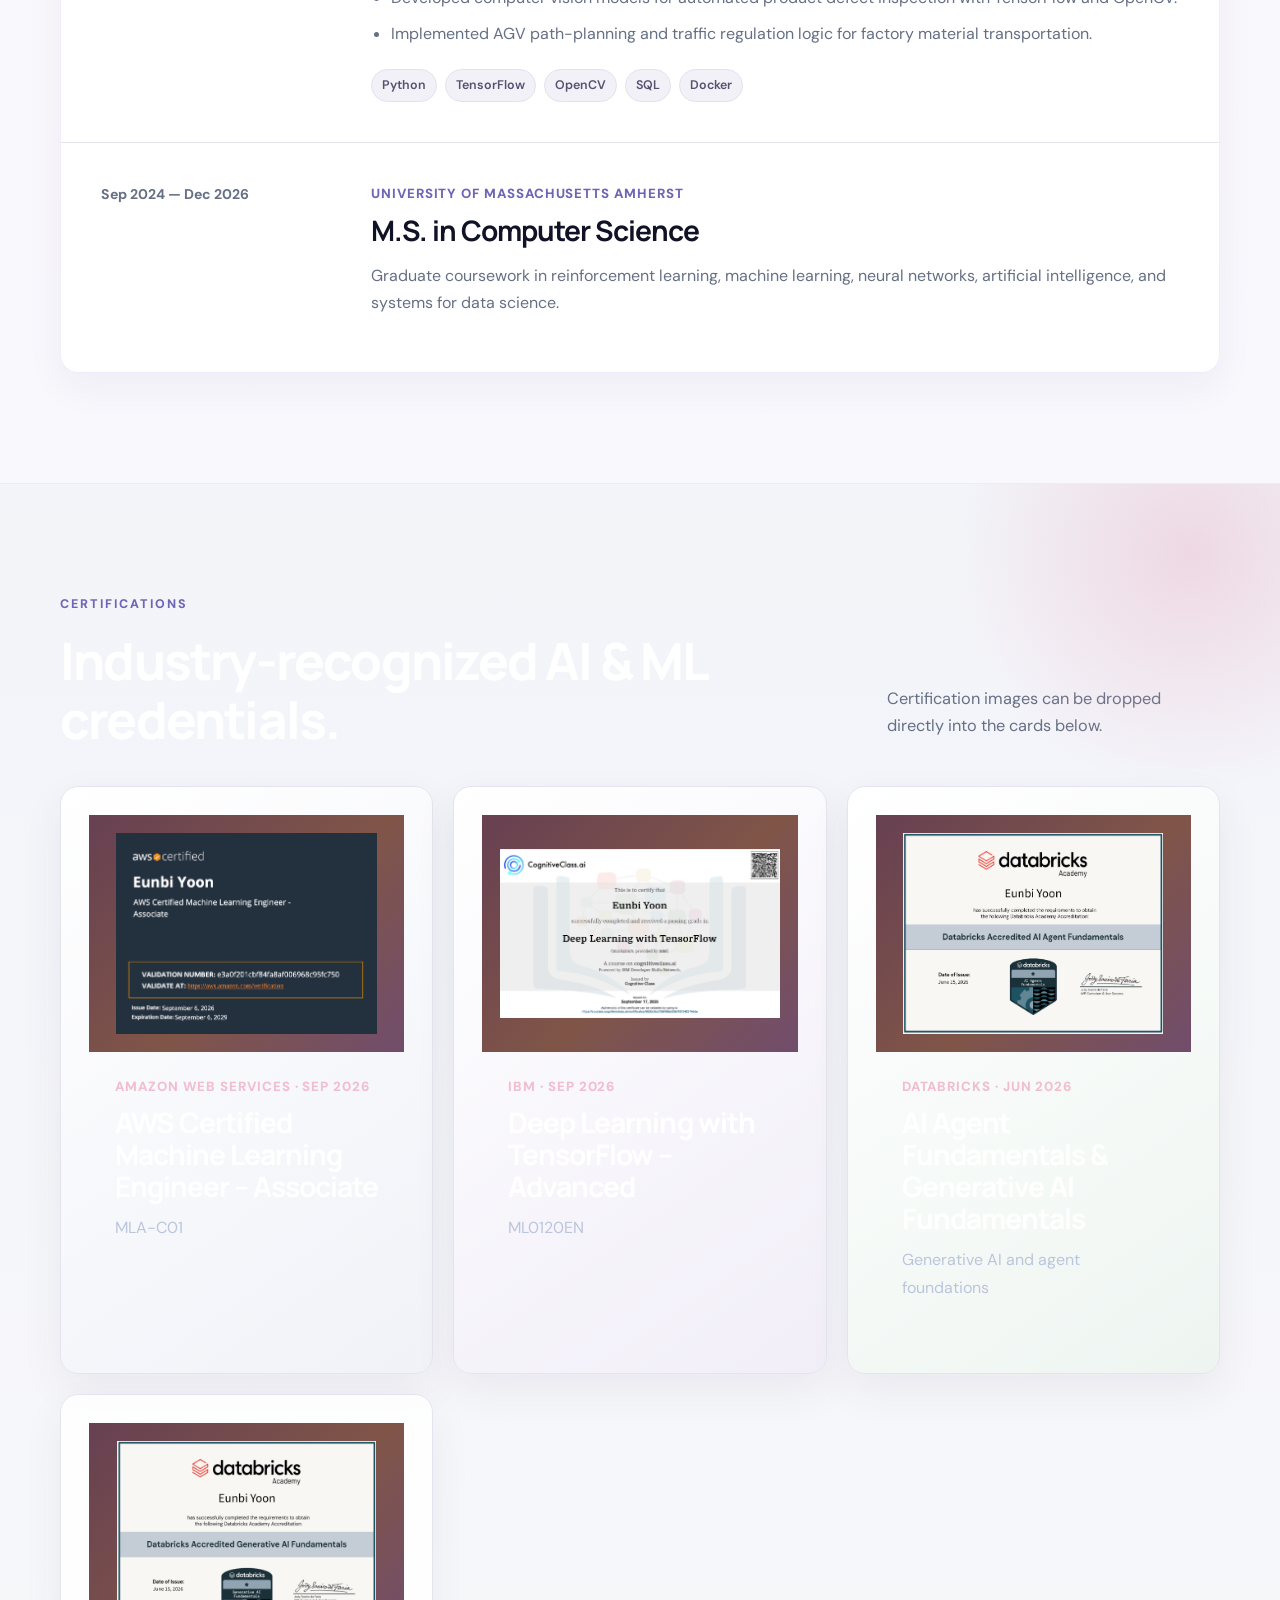
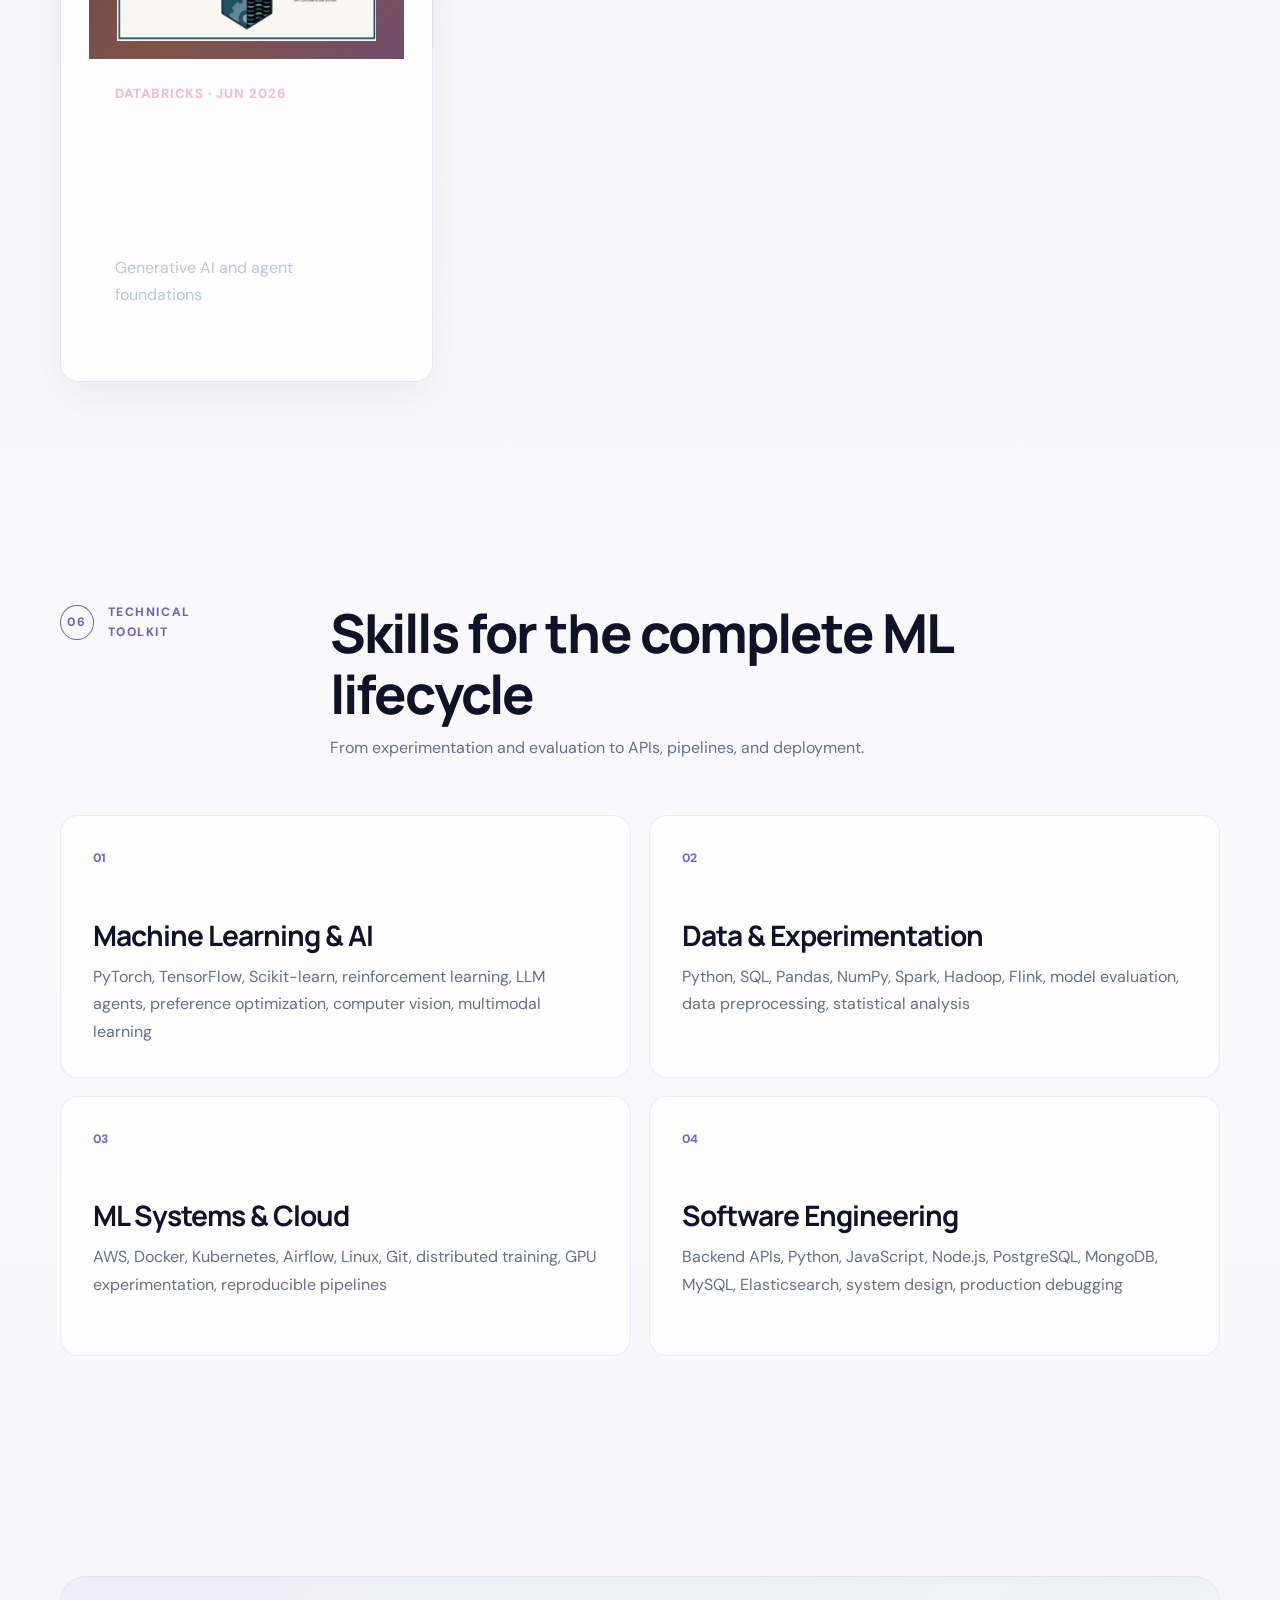
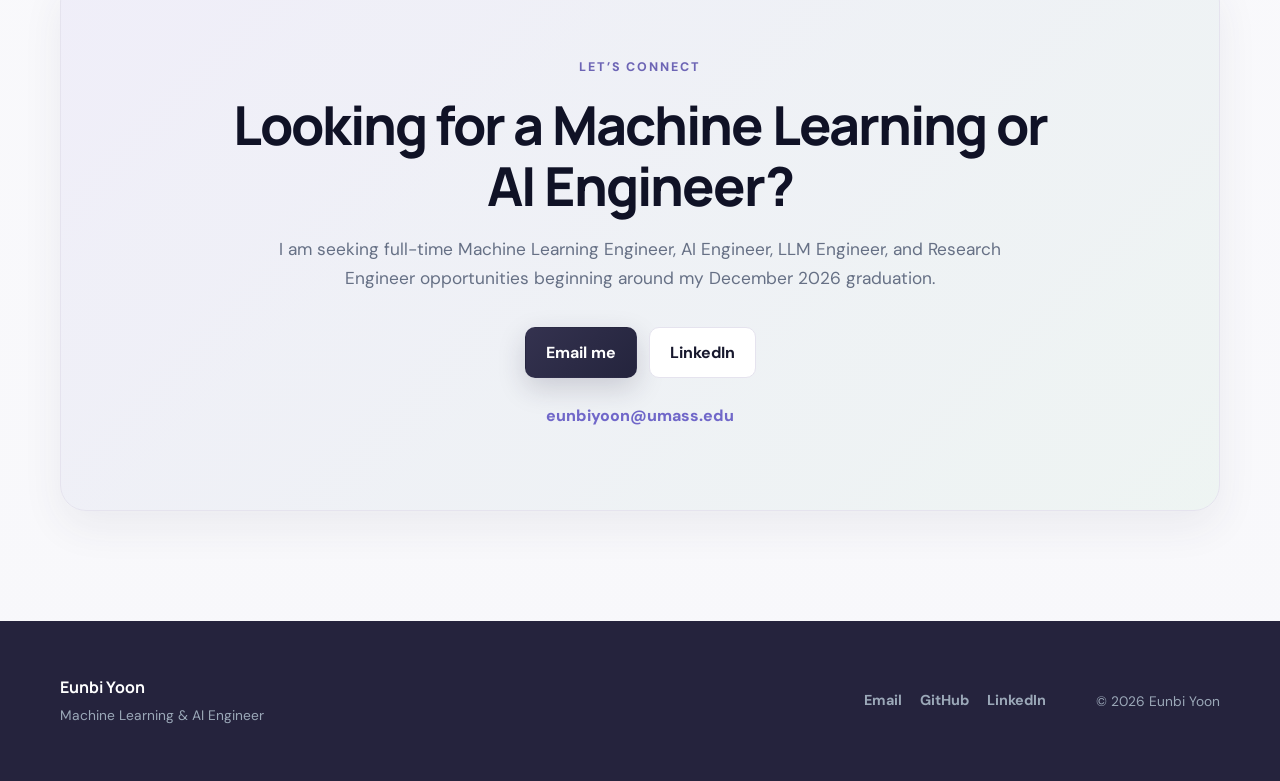
==== commit 6f9f7d50: "update stype" ====
--- a/index.html
+++ b/index.html
@@ -16,7 +16,7 @@
   <link rel="preconnect" href="https://fonts.googleapis.com" />
   <link rel="preconnect" href="https://fonts.gstatic.com" crossorigin />
   <link href="https://fonts.googleapis.com/css2?family=DM+Sans:wght@400;500;600;700&family=Manrope:wght@500;600;700;800&display=swap" rel="stylesheet" />
-  <link rel="stylesheet" href="styles.css" />
+  <link rel="stylesheet" href="styles/main.css" />
 </head>
 
 <body>
@@ -31,7 +31,9 @@
 
       <div class="nav-links">
         <a href="#about">About</a>
-        <a href="#projects">Projects</a>
+        <a href="#research">AI Research</a>
+        <a href="#ml-projects">ML Projects</a>
+        <a href="#certifications">Certifications</a>
         <a href="#experience">Experience</a>
         <a href="#skills">Skills</a>
         <a href="#contact">Contact</a>
@@ -48,14 +50,12 @@
         <p class="eyebrow">Machine Learning · Generative AI · Intelligent Agents</p>
 
         <h1>
-          Building intelligent systems that move from
-          <span>research to production.</span>
+          I want to become an
+          <span>AI Engineer and ML Engineer.</span>
         </h1>
 
         <p class="hero-description">
-          I am a Machine Learning and AI Engineer with 5+ years of software and
-          data engineering experience. I build LLM agents, reinforcement learning
-          systems, computer vision applications, and scalable ML infrastructure.
+          Machine Learning and AI Engineer with 5+ years of software and data engineering experience, focused on LLM agents, reinforcement learning, multimodal ML, and production-ready AI systems.
         </p>
 
         <p class="hero-subtext">
@@ -64,7 +64,7 @@
         </p>
 
         <div class="hero-actions">
-          <a class="button button-primary" href="#projects">View my work</a>
+          <a class="button button-primary" href="#research">View my work <span>→</span></a>
           <a class="button button-secondary" href="resume.pdf" target="_blank" rel="noreferrer">Download resume</a>
         </div>
 
@@ -75,38 +75,10 @@
         </div>
       </div>
 
-      <aside class="hero-panel" aria-label="Professional summary">
-        <div class="panel-header">
-          <span class="panel-kicker">What I bring</span>
-          <span class="panel-number">01</span>
-        </div>
-
-        <div class="panel-list">
-          <article>
-            <span>01</span>
-            <div>
-              <h2>Applied AI research</h2>
-              <p>LLM agents, multi-agent reinforcement learning, preference optimization, and strategic reasoning.</p>
-            </div>
-          </article>
-
-          <article>
-            <span>02</span>
-            <div>
-              <h2>Production engineering</h2>
-              <p>Backend APIs, data platforms, cloud infrastructure, containerized deployment, and observability.</p>
-            </div>
-          </article>
-
-          <article>
-            <span>03</span>
-            <div>
-              <h2>Large-scale data systems</h2>
-              <p>Spark and SQL pipelines, AWS workflows, Kubernetes, Airflow, and billions of web analytics records.</p>
-            </div>
-          </article>
-        </div>
-      </aside>
+      <div class="hero-photo">
+        <img src="images/hero.jpeg" alt="Eunbi Yoon">
+        <p class="hero-photo-caption">Eunbi Yoon · MS CS, UMass Amherst</p>
+      </div>
     </section>
 
     <section class="section section-dark" id="about">
@@ -117,116 +89,41 @@
         </div>
 
         <div class="about-copy">
-          <h2>I connect machine learning research with practical engineering.</h2>
+          <h2>Research depth, engineering discipline, and systems that actually work.</h2>
           <p>
-            My background spans AI research, software engineering, data engineering,
-            and manufacturing systems. I enjoy taking an ambiguous problem, designing
-            a measurable technical approach, and building the infrastructure required
-            to evaluate and deploy it reliably.
+            My work sits at the intersection of AI research and production engineering. I enjoy turning ambiguous problems into measurable experiments, then building the data, evaluation, and backend systems needed to make those ideas reliable.
           </p>
           <p>
-            I am especially interested in Machine Learning Engineer, AI Engineer, LLM
-            Engineer, and Research Engineer roles where I can work across modeling,
-            experimentation, evaluation, and production systems.
+            I am especially interested in Machine Learning Engineer, AI Engineer, and Research Engineer roles spanning modeling, experimentation, evaluation, and scalable GPU-backed systems.
           </p>
 
           <div class="stats-grid">
-            <div><strong>5+</strong><span>Years in engineering</span></div>
-            <div><strong>3</strong><span>Featured AI projects</span></div>
-            <div><strong>7B+</strong><span>Records processed</span></div>
-            <div><strong>9</strong><span>Professional awards</span></div>
+            <div><strong>2+</strong><span>Research Papers</span></div>
+            <div><strong>4+</strong><span>AI projects</span></div>
+            <div><strong>3+</strong><span>AI/ML Certifications</span></div>
+            <div><strong>5+</strong><span>Years in software engineering</span></div>
           </div>
         </div>
       </div>
     </section>
 
-    <section class="section container" id="projects">
-      <div class="section-heading">
-        <div class="section-label light">
-          <span>02</span>
-          <p>Featured projects</p>
-        </div>
-        <div>
-          <h2>Selected work in AI and machine learning</h2>
-          <p>Projects that demonstrate both modeling depth and implementation ability.</p>
-        </div>
-      </div>
-
-      <div class="projects-list">
-        <article class="project-card featured-project">
-          <div class="project-index">01</div>
-          <div class="project-content">
-            <div class="project-topline">
-              <p>LLM Agents · Reinforcement Learning</p>
-              <span>2026</span>
-            </div>
-            <h3>Strategic LLM Agents with Solver-Guided Preference Optimization</h3>
-            <p class="project-summary">
-              Developed a solver-guided preference optimization framework combining
-              game-theoretic solvers, counterfactual horizon rollouts, and LoRA adapter
-              merging to improve strategic reasoning in 3B language models.
-            </p>
-
-            <div class="metrics">
-              <div><strong>−1.45 → +1.91</strong><span>Held-out cumulative reward</span></div>
-              <div><strong>1.50 → 14.06</strong><span>Tit-for-tat reward</span></div>
-              <div><strong>12</strong><span>Strategic environments</span></div>
-            </div>
-
-            <div class="tag-list">
-              <span>PyTorch</span><span>LLM Agents</span><span>DPO</span><span>LoRA</span><span>Game Theory</span>
-            </div>
-
-            <div class="project-links">
-              <a href="https://github.com/EunbiYoon" target="_blank" rel="noreferrer">View GitHub <span>↗</span></a>
-            </div>
-          </div>
-        </article>
-
-        <article class="project-card">
-          <div class="project-index">02</div>
-          <div class="project-content">
-            <div class="project-topline">
-              <p>Multi-Agent AI · Theory of Mind</p>
-              <span>2026</span>
-            </div>
-            <h3>Theory of Mind for Multi-Agent Strategic Reasoning</h3>
-            <p class="project-summary">
-              Designed a unified framework integrating Theory of Mind, opponent
-              modeling, memory, and self-play optimization. Reformulated strategic
-              multi-agent interactions as a single-agent reinforcement learning problem
-              using GRPO and PPO.
-            </p>
-            <div class="tag-list">
-              <span>GRPO</span><span>PPO</span><span>Opponent Modeling</span><span>Self-Play</span><span>Evaluation</span>
-            </div>
-          </div>
-        </article>
-
-        <article class="project-card">
-          <div class="project-index">03</div>
-          <div class="project-content">
-            <div class="project-topline">
-              <p>Computer Vision · Vision-Language</p>
-              <span>2025</span>
-            </div>
-            <h3>Finding Waldo: Vision-Language Grounding for Small Objects</h3>
-            <p class="project-summary">
-              Built a multimodal localization pipeline combining Faster R-CNN and
-              CLIP-based semantic reranking to identify target objects in densely
-              cluttered scenes from natural-language attribute descriptions.
-            </p>
-
-            <div class="metrics compact-metrics">
-              <div><strong>0.567</strong><span>Intersection over Union</span></div>
-              <div><strong>68%</strong><span>Top-1@0.5 accuracy</span></div>
-            </div>
-
-            <div class="tag-list">
-              <span>Faster R-CNN</span><span>CLIP</span><span>PyTorch</span><span>Multimodal AI</span>
-            </div>
-          </div>
-        </article>
+    <section class="section showcase-section research-section" id="research">
+      <div class="container">
+        <div class="showcase-heading"><div><p class="eyebrow">AI RESEARCH</p><h2>Researching intelligent agents and strategic reasoning.</h2></div><p>LLM agents, preference optimization, multi-agent learning, and evaluation.</p></div>
+        <div class="visual-card-grid">
+          <a class="visual-card research-card" href="pages/research-trace.html"><div class="card-image"><img src="images/trace-research.jpg" alt="TRACE research preview"><span class="image-fallback">TRACE · Strategic SLM Training</span></div><div class="card-body"><div class="card-meta"><span>LLM Agents · DPO</span><span>2026</span></div><h3>TRACE: Separating Action and Reasoning Teachers for Strategic SLM Training</h3><p>Solver-guided preference optimization with counterfactual rollouts and LoRA adapter merging for strategic 3B language models.</p><div class="tag-list"><span>DPO</span><span>LoRA</span><span>Game Theory</span></div><span class="card-cta">Explore research <b>↗</b></span></div></a>
+          <a class="visual-card research-card" href="pages/research-tom.html"><div class="card-image"><img src="images/theory-of-mind.jpg" alt="Theory of Mind research preview"><span class="image-fallback">Theory of Mind · Multi-Agent RL</span></div><div class="card-body"><div class="card-meta"><span>Multi-Agent RL · ToM</span><span>2026</span></div><h3>Theory of Mind for Multi-Agent Strategic Reasoning</h3><p>Opponent modeling, memory, and self-play optimization using GRPO and PPO for strategic multi-agent interactions.</p><div class="tag-list"><span>GRPO</span><span>PPO</span><span>Self-Play</span></div><span class="card-cta">Explore research <b>↗</b></span></div></a>
+        </div>
+      </div>
+    </section>
+
+    <section class="section showcase-section ml-section" id="ml-projects">
+      <div class="container">
+        <div class="showcase-heading"><div><p class="eyebrow">MACHINE LEARNING PROJECTS</p><h2>End-to-end ML systems built around real tasks.</h2></div><p>Computer vision, multimodal learning, retrieval, and grounded generation.</p></div>
+        <div class="visual-card-grid">
+          <a class="visual-card ml-card" href="pages/project-waldo.html"><div class="card-image"><img src="images/waldo-project.jpg" alt="Multimodal object detection project preview"><span class="image-fallback">Faster R-CNN + CLIP</span><div class="metric-badge">68% Top-1@0.5</div></div><div class="card-body"><div class="card-meta"><span>Computer Vision · VLM</span><span>2025</span></div><h3>Multimodal Small-Object Detection with Faster R-CNN &amp; CLIP</h3><p>Language-guided localization and semantic reranking for small objects in highly cluttered scenes.</p><div class="tag-list"><span>Faster R-CNN</span><span>CLIP</span><span>PyTorch</span></div><span class="card-cta">View project <b>↗</b></span></div></a>
+          <a class="visual-card ml-card" href="pages/project-rag.html"><div class="card-image"><img src="images/rag-project.jpg" alt="Document-grounded RAG project preview"><span class="image-fallback">Document-Grounded RAG</span></div><div class="card-body"><div class="card-meta"><span>RAG · NLP · Retrieval</span><span>2026</span></div><h3>Document-Grounded RAG QA Assistant</h3><p>Embedding retrieval, citation-grounded generation, hallucination analysis, and evidence-aware abstention.</p><div class="tag-list"><span>LangGraph</span><span>LlamaIndex</span><span>Chroma</span></div><span class="card-cta">View project <b>↗</b></span></div></a>
+        </div>
       </div>
     </section>
 
@@ -234,7 +131,7 @@
       <div class="container">
         <div class="section-heading">
           <div class="section-label light">
-            <span>03</span>
+            <span>04</span>
             <p>Experience</p>
           </div>
           <div>
@@ -286,10 +183,22 @@
       </div>
     </section>
 
+    <section class="section certification-section" id="certifications">
+      <div class="container">
+        <div class="showcase-heading"><div><p class="eyebrow">CERTIFICATIONS</p><h2>Industry-recognized AI &amp; ML credentials.</h2></div><p>Certification images can be dropped directly into the cards below.</p></div>
+        <div class="certification-grid">
+          <article class="cert-card"><div class="cert-image"><img src="images/aws_ml.png" alt="AWS Machine Learning Engineer Associate certification"><span class="image-fallback">Add AWS certification image</span></div><div class="cert-copy"><p class="company">Amazon Web Services · Sep 2026</p><h3>AWS Certified Machine Learning Engineer – Associate</h3><p>MLA-C01</p></div></article>
+          <article class="cert-card"><div class="cert-image"><img src="images/ibm_ml.png" alt="IBM Deep Learning with TensorFlow certification"><span class="image-fallback">Add IBM certification image</span></div><div class="cert-copy"><p class="company">IBM · Sep 2026</p><h3>Deep Learning with TensorFlow – Advanced</h3><p>ML0120EN</p></div></article>
+          <article class="cert-card"><div class="cert-image"><img src="images/db_aiagent.png" alt="Databricks AI and Generative AI certifications"><span class="image-fallback">Add Databricks certification image</span></div><div class="cert-copy"><p class="company">Databricks · Jun 2026</p><h3>AI Agent Fundamentals &amp; Generative AI Fundamentals</h3><p>Generative AI and agent foundations</p></div></article>
+          <article class="cert-card"><div class="cert-image"><img src="images/db_genai.png" alt="Databricks AI and Generative AI certifications"><span class="image-fallback">Add Databricks certification image</span></div><div class="cert-copy"><p class="company">Databricks · Jun 2026</p><h3>AI Agent Fundamentals &amp; Generative AI Fundamentals</h3><p>Generative AI and agent foundations</p></div></article>
+        </div>
+      </div>
+    </section>
+
     <section class="section container" id="skills">
       <div class="section-heading">
         <div class="section-label light">
-          <span>04</span>
+          <span>06</span>
           <p>Technical toolkit</p>
         </div>
         <div>
@@ -319,20 +228,6 @@
           <h3>Software Engineering</h3>
           <p>Backend APIs, Python, JavaScript, Node.js, PostgreSQL, MongoDB, MySQL, Elasticsearch, system design, production debugging</p>
         </article>
-      </div>
-    </section>
-
-    <section class="section awards-section">
-      <div class="container awards-grid">
-        <div>
-          <p class="eyebrow">Recognition</p>
-          <h2>Recognized for technical impact and execution.</h2>
-        </div>
-        <div class="award-details">
-          <div><strong>2×</strong><span>Digital Transformation First Place</span></div>
-          <div><strong>3×</strong><span>Employee of the Month</span></div>
-          <div><strong>9</strong><span>Total professional awards</span></div>
-        </div>
       </div>
     </section>
 
--- a/styles/main.css
+++ b/styles/main.css
@@ -0,0 +1,1138 @@
+:root {
+  --ink: #101828;
+  --ink-strong: #07111f;
+  --muted: #5f6b7a;
+  --paper: #ffffff;
+  --soft: #f4f6f8;
+  --line: #dce2e8;
+  --accent: #1f5eff;
+  --accent-dark: #1446c6;
+  --dark: #0b1220;
+  --dark-soft: #121c2d;
+  --max-width: 1160px;
+  --radius: 18px;
+  --shadow: 0 20px 55px rgba(16, 24, 40, 0.09);
+}
+
+* {
+  box-sizing: border-box;
+}
+
+html {
+  scroll-behavior: smooth;
+  scroll-padding-top: 90px;
+}
+
+body {
+  margin: 0;
+  background: var(--paper);
+  color: var(--ink);
+  font-family: "DM Sans", system-ui, -apple-system, BlinkMacSystemFont, "Segoe UI", sans-serif;
+  font-size: 16px;
+  line-height: 1.7;
+  -webkit-font-smoothing: antialiased;
+}
+
+::selection {
+  color: white;
+  background: var(--accent);
+}
+
+img {
+  max-width: 100%;
+}
+
+button,
+a {
+  font: inherit;
+}
+
+a {
+  color: inherit;
+  text-decoration: none;
+}
+
+p,
+h1,
+h2,
+h3 {
+  margin-top: 0;
+}
+
+h1,
+h2,
+h3,
+.brand {
+  font-family: "Manrope", system-ui, sans-serif;
+}
+
+h1,
+h2,
+h3 {
+  color: var(--ink-strong);
+  line-height: 1.14;
+  letter-spacing: -0.035em;
+}
+
+h1 {
+  max-width: 880px;
+  margin-bottom: 26px;
+  font-size: clamp(3rem, 6.8vw, 6.2rem);
+  font-weight: 800;
+}
+
+h1 span {
+  color: var(--accent);
+}
+
+h2 {
+  margin-bottom: 18px;
+  font-size: clamp(2.1rem, 4.2vw, 4rem);
+  font-weight: 750;
+}
+
+h3 {
+  margin-bottom: 12px;
+  font-size: clamp(1.35rem, 2.2vw, 2rem);
+  font-weight: 700;
+}
+
+.container {
+  width: min(calc(100% - 48px), var(--max-width));
+  margin-inline: auto;
+}
+
+.skip-link {
+  position: absolute;
+  z-index: 999;
+  top: -60px;
+  left: 20px;
+  padding: 10px 14px;
+  color: white;
+  background: var(--dark);
+  border-radius: 8px;
+}
+
+.skip-link:focus {
+  top: 16px;
+}
+
+.site-header {
+  position: sticky;
+  z-index: 100;
+  top: 0;
+  background: rgba(255, 255, 255, 0.9);
+  border-bottom: 1px solid rgba(220, 226, 232, 0.9);
+  backdrop-filter: blur(16px);
+}
+
+.nav {
+  min-height: 76px;
+  display: flex;
+  align-items: center;
+  justify-content: space-between;
+  gap: 28px;
+}
+
+.brand {
+  display: inline-flex;
+  align-items: center;
+  gap: 12px;
+  font-weight: 800;
+  letter-spacing: -0.02em;
+}
+
+.brand-mark {
+  width: 36px;
+  height: 36px;
+  display: grid;
+  place-items: center;
+  color: white;
+  background: var(--ink-strong);
+  border-radius: 50%;
+  font-size: 0.75rem;
+}
+
+.nav-links {
+  display: flex;
+  align-items: center;
+  gap: 28px;
+  color: var(--muted);
+  font-size: 0.94rem;
+  font-weight: 600;
+}
+
+.nav-links a,
+.footer-links a,
+.social-links a {
+  transition: color 160ms ease;
+}
+
+.nav-links a:hover,
+.footer-links a:hover,
+.social-links a:hover {
+  color: var(--accent);
+}
+
+.nav-resume {
+  padding: 9px 16px;
+  color: white;
+  background: var(--ink-strong);
+  border-radius: 999px;
+  font-size: 0.9rem;
+  font-weight: 700;
+  transition: transform 160ms ease, background 160ms ease;
+}
+
+.nav-resume:hover {
+  background: var(--accent);
+  transform: translateY(-1px);
+}
+
+.hero {
+  min-height: calc(100vh - 76px);
+  display: grid;
+  grid-template-columns: minmax(0, 1.6fr) minmax(310px, 0.72fr);
+  align-items: center;
+  gap: 70px;
+  padding-block: 100px;
+}
+
+.availability {
+  width: fit-content;
+  display: inline-flex;
+  align-items: center;
+  gap: 9px;
+  margin-bottom: 24px;
+  padding: 7px 12px;
+  color: #126b43;
+  background: #ebf8f1;
+  border: 1px solid #c8ead8;
+  border-radius: 999px;
+  font-size: 0.85rem;
+  font-weight: 700;
+}
+
+.availability span {
+  width: 8px;
+  height: 8px;
+  background: #1b9b62;
+  border-radius: 50%;
+  box-shadow: 0 0 0 4px rgba(27, 155, 98, 0.13);
+}
+
+.eyebrow {
+  margin-bottom: 16px;
+  color: var(--accent);
+  font-size: 0.78rem;
+  font-weight: 800;
+  letter-spacing: 0.16em;
+  text-transform: uppercase;
+}
+
+.hero-description {
+  max-width: 760px;
+  margin-bottom: 14px;
+  color: #344054;
+  font-size: clamp(1.15rem, 1.9vw, 1.38rem);
+  line-height: 1.68;
+}
+
+.hero-subtext {
+  max-width: 700px;
+  color: var(--muted);
+}
+
+.hero-actions {
+  display: flex;
+  flex-wrap: wrap;
+  gap: 12px;
+  margin-top: 34px;
+}
+
+.button {
+  min-height: 48px;
+  display: inline-flex;
+  align-items: center;
+  justify-content: center;
+  padding: 11px 20px;
+  border: 1px solid transparent;
+  border-radius: 10px;
+  font-weight: 700;
+  transition: transform 160ms ease, box-shadow 160ms ease, background 160ms ease;
+}
+
+.button:hover {
+  transform: translateY(-2px);
+}
+
+.button-primary {
+  color: white;
+  background: var(--accent);
+  box-shadow: 0 10px 25px rgba(31, 94, 255, 0.2);
+}
+
+.button-primary:hover {
+  background: var(--accent-dark);
+  box-shadow: 0 14px 30px rgba(31, 94, 255, 0.25);
+}
+
+.button-secondary {
+  color: var(--ink);
+  background: white;
+  border-color: var(--line);
+}
+
+.button-secondary:hover {
+  border-color: #aeb8c4;
+  box-shadow: 0 10px 22px rgba(16, 24, 40, 0.08);
+}
+
+.social-links {
+  display: flex;
+  flex-wrap: wrap;
+  gap: 22px;
+  margin-top: 28px;
+  color: var(--muted);
+  font-size: 0.92rem;
+  font-weight: 700;
+}
+
+.hero-panel {
+  padding: 28px;
+  color: white;
+  background: var(--dark);
+  border-radius: 24px;
+  box-shadow: var(--shadow);
+}
+
+.panel-header {
+  display: flex;
+  align-items: center;
+  justify-content: space-between;
+  padding-bottom: 20px;
+  border-bottom: 1px solid rgba(255, 255, 255, 0.12);
+}
+
+.panel-kicker,
+.panel-number {
+  color: #9fb2cc;
+  font-size: 0.76rem;
+  font-weight: 800;
+  letter-spacing: 0.13em;
+  text-transform: uppercase;
+}
+
+.panel-list article {
+  display: grid;
+  grid-template-columns: 30px 1fr;
+  gap: 14px;
+  padding-block: 24px;
+  border-bottom: 1px solid rgba(255, 255, 255, 0.1);
+}
+
+.panel-list article:last-child {
+  padding-bottom: 2px;
+  border-bottom: 0;
+}
+
+.panel-list article > span {
+  color: #6f8cb4;
+  font-size: 0.76rem;
+  font-weight: 800;
+}
+
+.panel-list h2 {
+  margin-bottom: 7px;
+  color: white;
+  font-size: 1.08rem;
+  letter-spacing: -0.02em;
+}
+
+.panel-list p {
+  margin: 0;
+  color: #aebcd0;
+  font-size: 0.92rem;
+  line-height: 1.62;
+}
+
+.section {
+  padding-block: 110px;
+}
+
+.section-dark {
+  color: white;
+  background: var(--dark);
+}
+
+.section-dark h2 {
+  color: white;
+}
+
+.section-soft {
+  background: var(--soft);
+  border-block: 1px solid var(--line);
+}
+
+.about-grid {
+  display: grid;
+  grid-template-columns: 190px 1fr;
+  gap: 80px;
+}
+
+.section-label {
+  display: flex;
+  align-items: center;
+  gap: 14px;
+  align-self: start;
+  color: #9fb2cc;
+  font-size: 0.76rem;
+  font-weight: 800;
+  letter-spacing: 0.13em;
+  text-transform: uppercase;
+}
+
+.section-label span {
+  width: 35px;
+  height: 35px;
+  display: grid;
+  place-items: center;
+  border: 1px solid currentColor;
+  border-radius: 50%;
+}
+
+.section-label p {
+  margin: 0;
+}
+
+.section-label.light {
+  color: var(--accent);
+}
+
+.about-copy > p {
+  max-width: 830px;
+  color: #b7c2d2;
+  font-size: 1.08rem;
+}
+
+.stats-grid {
+  display: grid;
+  grid-template-columns: repeat(4, 1fr);
+  gap: 16px;
+  margin-top: 50px;
+}
+
+.stats-grid div {
+  min-height: 135px;
+  display: flex;
+  flex-direction: column;
+  justify-content: flex-end;
+  padding: 22px;
+  background: var(--dark-soft);
+  border: 1px solid rgba(255, 255, 255, 0.09);
+  border-radius: 14px;
+}
+
+.stats-grid strong {
+  color: white;
+  font-family: "Manrope", sans-serif;
+  font-size: 2rem;
+}
+
+.stats-grid span {
+  color: #9fb0c6;
+  font-size: 0.86rem;
+}
+
+.section-heading {
+  display: grid;
+  grid-template-columns: 190px 1fr;
+  gap: 80px;
+  margin-bottom: 54px;
+}
+
+.section-heading > div:last-child {
+  max-width: 800px;
+}
+
+.section-heading h2 {
+  margin-bottom: 10px;
+}
+
+.section-heading > div:last-child > p {
+  margin: 0;
+  color: var(--muted);
+}
+
+.projects-list {
+  border-top: 1px solid var(--line);
+}
+
+.project-card {
+  display: grid;
+  grid-template-columns: 110px 1fr;
+  gap: 50px;
+  padding-block: 52px;
+  border-bottom: 1px solid var(--line);
+}
+
+.featured-project {
+  margin-top: 24px;
+  padding: 42px;
+  background: #f8faff;
+  border: 1px solid #d9e3ff;
+  border-radius: var(--radius);
+}
+
+.project-index {
+  color: #a1aab6;
+  font-family: "Manrope", sans-serif;
+  font-size: 0.9rem;
+  font-weight: 800;
+}
+
+.project-topline {
+  display: flex;
+  align-items: center;
+  justify-content: space-between;
+  gap: 20px;
+  margin-bottom: 12px;
+  color: var(--accent);
+  font-size: 0.78rem;
+  font-weight: 800;
+  letter-spacing: 0.08em;
+  text-transform: uppercase;
+}
+
+.project-topline p {
+  margin: 0;
+}
+
+.project-summary {
+  max-width: 880px;
+  margin-bottom: 24px;
+  color: var(--muted);
+  font-size: 1.04rem;
+}
+
+.metrics {
+  display: grid;
+  grid-template-columns: repeat(3, 1fr);
+  gap: 12px;
+  margin: 28px 0;
+}
+
+.metrics.compact-metrics {
+  max-width: 620px;
+  grid-template-columns: repeat(2, 1fr);
+}
+
+.metrics div {
+  padding: 18px;
+  background: white;
+  border: 1px solid var(--line);
+  border-radius: 12px;
+}
+
+.metrics strong,
+.metrics span {
+  display: block;
+}
+
+.metrics strong {
+  color: var(--ink-strong);
+  font-family: "Manrope", sans-serif;
+  font-size: 1.25rem;
+}
+
+.metrics span {
+  color: var(--muted);
+  font-size: 0.8rem;
+}
+
+.tag-list {
+  display: flex;
+  flex-wrap: wrap;
+  gap: 8px;
+}
+
+.tag-list span {
+  padding: 5px 10px;
+  color: #495566;
+  background: white;
+  border: 1px solid var(--line);
+  border-radius: 999px;
+  font-size: 0.78rem;
+  font-weight: 600;
+}
+
+.project-links {
+  margin-top: 24px;
+}
+
+.project-links a {
+  color: var(--accent);
+  font-weight: 800;
+}
+
+.project-links a:hover {
+  color: var(--accent-dark);
+}
+
+.experience-list {
+  background: white;
+  border: 1px solid var(--line);
+  border-radius: var(--radius);
+  overflow: hidden;
+}
+
+.experience-card {
+  display: grid;
+  grid-template-columns: 220px 1fr;
+  gap: 50px;
+  padding: 40px;
+  border-bottom: 1px solid var(--line);
+}
+
+.experience-card:last-child {
+  border-bottom: 0;
+}
+
+.experience-date {
+  color: var(--muted);
+  font-size: 0.88rem;
+  font-weight: 700;
+}
+
+.company {
+  margin-bottom: 8px;
+  color: var(--accent);
+  font-size: 0.83rem;
+  font-weight: 800;
+  letter-spacing: 0.07em;
+  text-transform: uppercase;
+}
+
+.experience-main h3 {
+  margin-bottom: 16px;
+}
+
+.experience-main ul {
+  margin: 0 0 22px;
+  padding-left: 20px;
+  color: var(--muted);
+}
+
+.experience-main li + li {
+  margin-top: 8px;
+}
+
+.education-card .experience-main > p:last-child {
+  color: var(--muted);
+}
+
+.skills-grid {
+  display: grid;
+  grid-template-columns: repeat(2, 1fr);
+  gap: 18px;
+}
+
+.skills-grid article {
+  min-height: 260px;
+  padding: 32px;
+  border: 1px solid var(--line);
+  border-radius: var(--radius);
+  transition: transform 180ms ease, box-shadow 180ms ease, border-color 180ms ease;
+}
+
+.skills-grid article:hover {
+  border-color: #bac6d3;
+  box-shadow: var(--shadow);
+  transform: translateY(-4px);
+}
+
+.skill-number {
+  margin-bottom: 50px;
+  color: var(--accent);
+  font-size: 0.76rem;
+  font-weight: 800;
+}
+
+.skills-grid article > p:last-child {
+  margin: 0;
+  color: var(--muted);
+}
+
+.awards-section {
+  color: white;
+  background: var(--accent);
+}
+
+.awards-section h2 {
+  max-width: 650px;
+  margin: 0;
+  color: white;
+}
+
+.awards-section .eyebrow {
+  color: #dce6ff;
+}
+
+.awards-grid {
+  display: grid;
+  grid-template-columns: 1fr 1fr;
+  gap: 90px;
+  align-items: end;
+}
+
+.award-details {
+  display: grid;
+  grid-template-columns: repeat(3, 1fr);
+  gap: 14px;
+}
+
+.award-details div {
+  min-height: 150px;
+  display: flex;
+  flex-direction: column;
+  justify-content: flex-end;
+  padding: 20px;
+  background: rgba(255, 255, 255, 0.12);
+  border: 1px solid rgba(255, 255, 255, 0.2);
+  border-radius: 14px;
+}
+
+.award-details strong {
+  font-family: "Manrope", sans-serif;
+  font-size: 2rem;
+}
+
+.award-details span {
+  color: #e3eaff;
+  font-size: 0.82rem;
+}
+
+.contact-card {
+  padding: 80px;
+  text-align: center;
+  background: var(--soft);
+  border: 1px solid var(--line);
+  border-radius: 26px;
+}
+
+.contact-card h2 {
+  max-width: 830px;
+  margin-inline: auto;
+}
+
+.contact-card > p:not(.eyebrow) {
+  max-width: 760px;
+  margin-inline: auto;
+  color: var(--muted);
+  font-size: 1.08rem;
+}
+
+.contact-actions {
+  justify-content: center;
+}
+
+.contact-email {
+  display: inline-block;
+  margin-top: 24px;
+  color: var(--accent);
+  font-weight: 800;
+}
+
+.footer {
+  color: #9ba8b8;
+  background: var(--dark);
+}
+
+.footer-inner {
+  min-height: 160px;
+  display: grid;
+  grid-template-columns: 1fr auto auto;
+  align-items: center;
+  gap: 50px;
+}
+
+.footer strong {
+  color: white;
+  font-family: "Manrope", sans-serif;
+}
+
+.footer p {
+  margin: 3px 0 0;
+  font-size: 0.86rem;
+}
+
+.footer-links {
+  display: flex;
+  gap: 18px;
+  font-size: 0.9rem;
+  font-weight: 700;
+}
+
+@media (max-width: 980px) {
+  .nav-links {
+    display: none;
+  }
+
+  .hero {
+    grid-template-columns: 1fr;
+    min-height: auto;
+    gap: 55px;
+    padding-block: 80px;
+  }
+
+  .hero-panel {
+    max-width: 650px;
+  }
+
+  .about-grid,
+  .section-heading {
+    grid-template-columns: 1fr;
+    gap: 28px;
+  }
+
+  .stats-grid {
+    grid-template-columns: repeat(2, 1fr);
+  }
+
+  .awards-grid {
+    grid-template-columns: 1fr;
+    gap: 50px;
+  }
+
+  .footer-inner {
+    grid-template-columns: 1fr auto;
+  }
+
+  .footer-inner > p:last-child {
+    grid-column: 1 / -1;
+    margin-bottom: 26px;
+  }
+}
+
+@media (max-width: 720px) {
+  .container {
+    width: min(calc(100% - 30px), var(--max-width));
+  }
+
+  .nav {
+    min-height: 68px;
+  }
+
+  .brand > span:last-child {
+    display: none;
+  }
+
+  .section {
+    padding-block: 78px;
+  }
+
+  .project-card,
+  .experience-card {
+    grid-template-columns: 1fr;
+    gap: 14px;
+  }
+
+  .featured-project,
+  .experience-card {
+    padding: 26px;
+  }
+
+  .metrics,
+  .metrics.compact-metrics,
+  .skills-grid,
+  .award-details {
+    grid-template-columns: 1fr;
+  }
+
+  .project-topline {
+    align-items: flex-start;
+    flex-direction: column;
+    gap: 4px;
+  }
+
+  .skills-grid article {
+    min-height: auto;
+  }
+
+  .skill-number {
+    margin-bottom: 30px;
+  }
+
+  .contact-card {
+    padding: 50px 24px;
+  }
+
+  .footer-inner {
+    grid-template-columns: 1fr;
+    gap: 20px;
+    padding-block: 42px;
+  }
+
+  .footer-inner > p:last-child {
+    grid-column: auto;
+    margin-bottom: 0;
+  }
+}
+
+@media (max-width: 480px) {
+  h1 {
+    font-size: 2.75rem;
+  }
+
+  .nav-resume {
+    padding: 8px 12px;
+  }
+
+  .hero {
+    padding-block: 62px;
+  }
+
+  .hero-actions .button {
+    width: 100%;
+  }
+
+  .stats-grid {
+    grid-template-columns: 1fr;
+  }
+
+  .social-links {
+    gap: 15px;
+  }
+}
+
+@media (prefers-reduced-motion: reduce) {
+  html {
+    scroll-behavior: auto;
+  }
+
+  *,
+  *::before,
+  *::after {
+    transition-duration: 0.01ms !important;
+    animation-duration: 0.01ms !important;
+    animation-iteration-count: 1 !important;
+  }
+}
+
+.project-category { margin-top: 64px; }
+.project-category > h3 { margin-bottom: 24px; font-size: clamp(1.7rem, 3vw, 2.6rem); }
+.project-category + .project-category { margin-top: 88px; }
+.certification-section { background: var(--dark); color: white; }
+.certification-section h2, .certification-section h3 { color: white; }
+.certification-section .section-heading > div:last-child > p { color: #aebcd0; }
+.certification-grid { display: grid; grid-template-columns: repeat(3, 1fr); gap: 18px; }
+.certification-grid article { min-height: 220px; padding: 28px; background: var(--dark-soft); border: 1px solid rgba(255,255,255,.1); border-radius: var(--radius); }
+.certification-grid article > p:last-child { margin: 0; color: #aebcd0; }
+@media (max-width: 980px) { .certification-grid { grid-template-columns: 1fr; } }
+
+
+/* --- 2026 portfolio refresh: brighter, visual, clickable cards --- */
+body{background:linear-gradient(180deg,#fff 0%,#fbfcff 34%,#fff 100%)}
+.hero{position:relative}.hero:before{content:"";position:absolute;width:420px;height:420px;right:4%;top:8%;background:radial-gradient(circle,rgba(116,94,255,.16),rgba(74,144,255,.08) 45%,transparent 70%);filter:blur(8px);pointer-events:none}
+.showcase-section{position:relative;overflow:hidden}.research-section{background:linear-gradient(135deg,#f8f5ff 0%,#fff 48%,#f1f7ff 100%)}.ml-section{background:linear-gradient(135deg,#fff 0%,#f2fbff 52%,#fff7fb 100%);border-block:1px solid #e8edf6}
+.visual-card-grid{display:grid;grid-template-columns:repeat(2,minmax(0,1fr));gap:28px}.visual-card{display:flex;flex-direction:column;min-width:0;background:rgba(255,255,255,.88);border:1px solid rgba(166,180,214,.45);border-radius:24px;overflow:hidden;box-shadow:0 16px 45px rgba(57,72,115,.10);transition:transform .28s ease,box-shadow .28s ease,border-color .28s ease}.visual-card:hover{transform:translateY(-8px);box-shadow:0 28px 70px rgba(67,80,145,.18);border-color:rgba(91,101,255,.42)}
+.card-image,.cert-image{position:relative;overflow:hidden;background:linear-gradient(135deg,#e9e6ff,#e9f5ff 52%,#ffeef6);isolation:isolate}.card-image{aspect-ratio:16/9}.card-image img,.cert-image img{width:100%;height:100%;object-fit:cover;display:block;transition:transform .5s ease}.visual-card:hover .card-image img,.cert-card:hover .cert-image img{transform:scale(1.045)}.card-image img:not([src]),.cert-image img:not([src]){display:none}.image-fallback{position:absolute;inset:0;display:grid;place-items:center;padding:30px;text-align:center;font-family:"Manrope",sans-serif;font-weight:800;font-size:1.25rem;color:#44506b;background:linear-gradient(135deg,rgba(226,220,255,.95),rgba(222,244,255,.92) 55%,rgba(255,226,241,.9));z-index:-1}.metric-badge{position:absolute;right:16px;bottom:16px;padding:8px 12px;border-radius:999px;background:rgba(9,17,36,.84);color:#fff;font-size:.78rem;font-weight:800;backdrop-filter:blur(10px)}
+.card-body{padding:28px}.card-body h3{font-size:clamp(1.35rem,2vw,1.85rem)}.card-meta{display:flex;justify-content:space-between;gap:14px;margin-bottom:13px;color:#6758e8;font-size:.75rem;font-weight:800;letter-spacing:.06em;text-transform:uppercase}.card-body>p{color:var(--muted)}.card-cta{display:inline-flex;align-items:center;gap:7px;margin-top:24px;color:#4e55df;font-weight:800}.card-cta b{transition:transform .2s ease}.visual-card:hover .card-cta b{transform:translate(3px,-3px)}
+.research-card:before,.ml-card:before{content:"";height:4px;background:linear-gradient(90deg,#7758ff,#4ca5ff,#f37bb6)}
+.certification-section{background:linear-gradient(135deg,#0b1220 0%,#151c38 45%,#251b4c 100%);color:white;position:relative;overflow:hidden}.certification-section:after{content:"";position:absolute;width:500px;height:500px;right:-160px;top:-180px;border-radius:50%;background:radial-gradient(circle,rgba(137,111,255,.32),transparent 67%)}.certification-section .section-heading,.certification-section .certification-grid{position:relative;z-index:1}.certification-section h2,.certification-section h3{color:white}.certification-section .section-heading>div:last-child>p{color:#c6cde0}.certification-grid{display:grid;grid-template-columns:repeat(3,minmax(0,1fr));gap:22px}.cert-card{overflow:hidden;background:rgba(255,255,255,.09);border:1px solid rgba(255,255,255,.16);border-radius:22px;box-shadow:0 18px 50px rgba(0,0,0,.18);backdrop-filter:blur(12px);transition:transform .28s ease,border-color .28s ease,background .28s ease}.cert-card:hover{transform:translateY(-7px) rotate(-.25deg);border-color:rgba(188,176,255,.62);background:rgba(255,255,255,.13)}.cert-image{aspect-ratio:4/3;background:linear-gradient(135deg,#2a2858,#183d68 60%,#49234f)}.cert-image .image-fallback{color:#eef1ff;background:linear-gradient(135deg,#34306c,#20527d 55%,#6a345f)}.cert-copy{padding:23px}.cert-copy .company{color:#c9c2ff}.cert-copy>p:last-child{color:#bbc5dc}
+@media(max-width:900px){.visual-card-grid,.certification-grid{grid-template-columns:1fr}.cert-card{display:grid;grid-template-columns:minmax(180px,.75fr) 1fr}.cert-image{aspect-ratio:auto;min-height:220px}}
+@media(max-width:600px){.card-body{padding:22px}.card-meta{flex-direction:column;gap:3px}.cert-card{display:block}.cert-image{aspect-ratio:4/3;min-height:0}}
+
+/* Warm lilac / rose / peach palette override */
+:root{--accent:#b45f8d;--accent-dark:#8e466d;--dark:#211a22;--dark-soft:#30252f;--soft:#fff9f7;--line:#eadfdf;--muted:#6f6269;--ink:#332a30;--ink-strong:#241d21}
+body{background:linear-gradient(180deg,#fffdfb 0%,#fff8f6 34%,#fffdfb 100%)}
+.hero:before{background:radial-gradient(circle,rgba(235,166,190,.24),rgba(244,196,151,.13) 45%,transparent 70%)}
+.research-section{background:linear-gradient(135deg,#fff4f7 0%,#fffdfb 48%,#fff4ed 100%)}
+.ml-section{background:linear-gradient(135deg,#fffdfb 0%,#f7f1e8 52%,#fff2f5 100%);border-block:1px solid #eee1dc}
+.card-image,.cert-image{background:linear-gradient(135deg,#f7dfe8,#f7ead8 52%,#eee3ef)}
+.image-fallback{color:#6b4f5c;background:linear-gradient(135deg,rgba(248,218,228,.96),rgba(250,232,207,.94) 55%,rgba(238,221,236,.92))}
+.card-meta{color:#ad5c83}.card-cta{color:#a44f78}
+.research-card:before,.ml-card:before{background:linear-gradient(90deg,#c96893,#e7a36f,#b58ab9)}
+.certification-section{background:linear-gradient(135deg,#241b21 0%,#3a2833 48%,#50313d 100%)}
+.certification-section:after{background:radial-gradient(circle,rgba(224,139,169,.27),transparent 67%)}
+.cert-card:hover{border-color:rgba(241,190,207,.65)}
+.cert-image{background:linear-gradient(135deg,#5a3545,#704a43 58%,#61415f)}
+.cert-image .image-fallback{color:#fff8f6;background:linear-gradient(135deg,#674052,#805548 55%,#714d6c)}
+.cert-copy .company{color:#f1bdcf}
+
+/* ===== Pastel card-forward refresh ===== */
+:root {
+  --accent: #7659e8;
+  --accent-dark: #4d3aa6;
+  --ink: #17182d;
+  --ink-strong: #101226;
+  --muted: #667085;
+  --paper: #fffefe;
+  --soft: #fbf9ff;
+  --line: rgba(118, 89, 232, .14);
+  --dark: #25233d;
+  --shadow: 0 22px 60px rgba(72, 56, 120, .10);
+}
+body {
+  background:
+    radial-gradient(circle at 12% 8%, rgba(215,205,255,.35), transparent 26%),
+    radial-gradient(circle at 88% 10%, rgba(255,214,226,.38), transparent 24%),
+    linear-gradient(180deg,#fff 0%,#fdfbff 48%,#fff 100%);
+}
+.site-header { background: rgba(255,255,255,.78); border-bottom-color: rgba(118,89,232,.10); }
+.nav-resume, .button-primary { background: linear-gradient(135deg,#34324f,#24243d); box-shadow: 0 10px 28px rgba(37,35,61,.18); }
+.nav-resume:hover, .button-primary:hover { background: linear-gradient(135deg,#4b466e,#2d2a4c); }
+.hero { min-height: 690px; padding-block: 92px 76px; position: relative; }
+.hero::after { content:""; position:absolute; width:380px; height:380px; right:2%; top:90px; border-radius:48% 52% 55% 45%; background:linear-gradient(135deg,rgba(255,190,211,.56),rgba(208,200,255,.62) 55%,rgba(203,238,255,.50)); filter:blur(2px); opacity:.75; z-index:-1; transform:rotate(-12deg); }
+.hero h1 { max-width: 820px; font-size: clamp(3.1rem,6vw,5.7rem); }
+.hero h1 span { background: linear-gradient(90deg,#ee8fae,#9b78e8,#6fa6db); -webkit-background-clip:text; background-clip:text; color:transparent; }
+.availability { color:#725a91; background:rgba(255,255,255,.76); border-color:rgba(137,111,186,.18); box-shadow:0 8px 24px rgba(84,65,125,.07); }
+.availability span { background:#8d75d8; box-shadow:0 0 0 4px rgba(141,117,216,.12); }
+.section-dark { color:var(--ink); background:transparent; }
+.section-dark h2 { color:var(--ink-strong); }
+.about-copy > p { color:var(--muted); }
+.about-grid { padding: 52px; border:1px solid rgba(118,89,232,.11); border-radius:30px; background:rgba(255,255,255,.66); box-shadow:var(--shadow); backdrop-filter:blur(16px); }
+.stats-grid div { background:linear-gradient(145deg,rgba(246,242,255,.92),rgba(255,244,248,.88)); border:1px solid rgba(118,89,232,.10); }
+.stats-grid strong { color:var(--ink-strong); }
+.stats-grid span { color:var(--muted); }
+.showcase-section { position:relative; }
+.research-section { background:linear-gradient(180deg,rgba(248,246,255,.78),rgba(255,255,255,.55)); }
+.ml-section { background:linear-gradient(180deg,rgba(255,255,255,.65),rgba(255,247,250,.65)); }
+.showcase-heading { display:grid; grid-template-columns:minmax(0,1.4fr) minmax(260px,.6fr); gap:50px; align-items:end; margin-bottom:38px; }
+.showcase-heading h2 { max-width:760px; margin:0; font-size:clamp(2.25rem,4vw,3.8rem); }
+.showcase-heading > p { margin:0 0 8px; color:var(--muted); font-size:1.02rem; }
+.visual-card-grid { gap:24px; }
+.visual-card { overflow:hidden; border:1px solid rgba(118,89,232,.16); border-radius:24px; background:rgba(255,255,255,.82); box-shadow:0 14px 38px rgba(61,48,104,.08); transition:transform .28s ease,box-shadow .28s ease,border-color .28s ease; }
+.visual-card:hover { transform:translateY(-7px); border-color:rgba(118,89,232,.32); box-shadow:0 26px 60px rgba(61,48,104,.14); }
+.card-image { min-height:295px; position:relative; overflow:hidden; background:linear-gradient(125deg,#dce8ff 0%,#e7e1ff 46%,#ffe1ec 100%); }
+.research-card:nth-child(1) .card-image { background:linear-gradient(135deg,#efe9ff,#dcecff 55%,#ffe8f0); }
+.research-card:nth-child(2) .card-image { background:linear-gradient(135deg,#ffe8ee,#e5ddff 55%,#dff4ff); }
+.ml-card:nth-child(1) .card-image { background:linear-gradient(135deg,#dbeaff,#e4e2ff 48%,#ffe1ea); }
+.ml-card:nth-child(2) .card-image { background:linear-gradient(135deg,#e7f5ff,#e9e2ff 48%,#ffe9ef); }
+.card-image::before { content:""; position:absolute; inset:0; background:radial-gradient(circle at 25% 20%,rgba(255,255,255,.8),transparent 28%); pointer-events:none; }
+.card-image img { width:100%; height:100%; min-height:295px; object-fit:cover; transition:transform .45s ease; }
+.visual-card:hover .card-image img { transform:scale(1.035); }
+.image-fallback { position:absolute; inset:0; display:grid; place-items:center; padding:30px; text-align:center; color:#475273; font-family:"Manrope",sans-serif; font-size:1.28rem; font-weight:800; letter-spacing:-.02em; }
+.card-body { padding:30px 30px 28px; }
+.card-meta { color:#7558dc; }
+.card-body h3 { font-size:clamp(1.45rem,2.2vw,2.05rem); }
+.card-body > p { color:var(--muted); }
+.tag-list span { background:#f5f2ff; border-color:rgba(118,89,232,.12); color:#665b86; }
+.card-cta { color:#393550; }
+.metric-badge { right:20px; bottom:18px; background:#3b394f; box-shadow:0 8px 24px rgba(42,39,64,.16); }
+.certification-section { background:linear-gradient(180deg,rgba(248,245,255,.62),rgba(255,250,252,.74)); }
+.certification-grid { gap:20px; }
+.cert-card { border-radius:24px; overflow:hidden; border:1px solid rgba(118,89,232,.14); background:rgba(255,255,255,.84); box-shadow:0 14px 38px rgba(61,48,104,.07); transition:transform .25s ease,box-shadow .25s ease; }
+.cert-card:hover { transform:translateY(-6px) rotate(-.2deg); box-shadow:0 24px 52px rgba(61,48,104,.13); }
+.cert-image { min-height:235px; background:linear-gradient(135deg,#f0ebff,#e4f2ff 52%,#ffe9ef); overflow:hidden; }
+.cert-image img { width:100%; height:100%; min-height:235px; object-fit:contain; padding:18px; transition:transform .35s ease; }
+.cert-card:hover .cert-image img { transform:scale(1.035); }
+.cert-copy { padding:24px 26px 28px; }
+.section-soft { background:rgba(248,247,252,.72); border-block-color:rgba(118,89,232,.09); }
+.experience-list { border-color:rgba(118,89,232,.11); box-shadow:0 14px 38px rgba(61,48,104,.05); }
+.skills-grid article { background:rgba(255,255,255,.72); border-color:rgba(118,89,232,.12); }
+.skills-grid article:hover { border-color:rgba(118,89,232,.28); box-shadow:0 22px 48px rgba(61,48,104,.10); }
+.awards-section { background:linear-gradient(115deg,#5b4f85,#8c6eb3 52%,#c7839e); }
+.contact-card { background:linear-gradient(135deg,rgba(244,240,255,.92),rgba(255,241,247,.90)); border-color:rgba(118,89,232,.12); box-shadow:var(--shadow); }
+@media (max-width: 980px) { .showcase-heading { grid-template-columns:1fr; gap:14px; } .hero::after{width:280px;height:280px;opacity:.35;} }
+@media (max-width: 720px) { .about-grid{padding:28px;} .card-image,.card-image img{min-height:230px;} .cert-image,.cert-image img{min-height:190px;} }
+
+
+/* Balanced pastel palette — soft, bright, but not pink-heavy */
+:root {
+  --accent: #7067c9;
+  --accent-dark: #514a9d;
+  --soft: #f7f7fb;
+  --line: #e5e3ee;
+  --pastel-lilac: #ece9ff;
+  --pastel-sage: #e8f2ed;
+  --pastel-peach: #f7eee4;
+  --pastel-sky: #e9f1f6;
+}
+body {
+  background:
+    radial-gradient(circle at 84% 8%, rgba(198, 214, 238, .34), transparent 24rem),
+    radial-gradient(circle at 12% 24%, rgba(225, 219, 247, .32), transparent 22rem),
+    linear-gradient(180deg, #fff 0%, #fbfbfd 55%, #f8f8fb 100%);
+}
+.hero::before {
+  background: radial-gradient(circle, rgba(197, 207, 238, .42), rgba(226, 221, 245, .22) 45%, transparent 70%);
+}
+h1 span, .gradient-text {
+  background: linear-gradient(100deg, #6f68bb 0%, #8f83c7 46%, #718fa0 100%);
+  -webkit-background-clip: text;
+  background-clip: text;
+  color: transparent;
+}
+.project-card, .research-card, .certification-grid article, .cert-card, .contact-card {
+  background: rgba(255,255,255,.82);
+  border-color: #e5e3ee;
+  box-shadow: 0 16px 42px rgba(54, 58, 88, .07);
+}
+.project-card:hover, .research-card:hover, .certification-grid article:hover, .cert-card:hover {
+  border-color: #cfc9e6;
+  box-shadow: 0 22px 55px rgba(70, 67, 105, .12);
+}
+.project-card:nth-child(odd) .project-image,
+.research-card:nth-child(odd) .card-image,
+.ml-card:nth-child(odd) .card-image {
+  background: linear-gradient(135deg, var(--pastel-lilac), var(--pastel-sky));
+}
+.project-card:nth-child(even) .project-image,
+.research-card:nth-child(even) .card-image,
+.ml-card:nth-child(even) .card-image {
+  background: linear-gradient(135deg, var(--pastel-sage), var(--pastel-peach));
+}
+.tag-list span, .pill, .status-pill {
+  background: #f2f1f7;
+  border-color: #e4e1ee;
+  color: #55516f;
+}
+.eyebrow, .company, .section-label.light { color: #6d65b5; }
+.certification-section {
+  background: linear-gradient(180deg, rgba(239,241,247,.68), rgba(249,249,251,.9));
+}
+.certification-grid article:nth-child(1), .cert-card:nth-child(1) { background: linear-gradient(145deg, #fff, #f0f2f8); }
+.certification-grid article:nth-child(2), .cert-card:nth-child(2) { background: linear-gradient(145deg, #fff, #f1eef8); }
+.certification-grid article:nth-child(3), .cert-card:nth-child(3) { background: linear-gradient(145deg, #fff, #eef5f1); }
+.contact-card {
+  background: linear-gradient(135deg, rgba(237,235,248,.78), rgba(235,243,240,.78));
+}
+
+/* ---------- hero photo (right column) ---------- */
+.hero-photo {
+  position: relative;
+  align-self: center;
+}
+
+.hero-photo img {
+  display: block;
+  width: 100%;
+  aspect-ratio: 4 / 5;
+  object-fit: cover;
+  border-radius: 20px;
+  border: 1px solid var(--line);
+  background: var(--soft);
+  box-shadow: var(--shadow);
+}
+
+.hero-photo-caption {
+  position: absolute;
+  left: 18px;
+  bottom: -16px;
+  margin: 0;
+  padding: 8px 14px;
+  background: var(--paper);
+  border: 1px solid var(--line);
+  border-radius: 8px;
+  color: var(--ink-strong);
+  font-family: var(--mono, ui-monospace, monospace);
+  font-size: .74rem;
+  font-weight: 600;
+  box-shadow: 0 8px 20px rgba(20, 24, 16, .08);
+}
+
+@media (max-width: 980px) {
+  .hero-photo { max-width: 380px; margin-inline: auto; }
+  .hero-photo-caption { left: 14px; }
+}
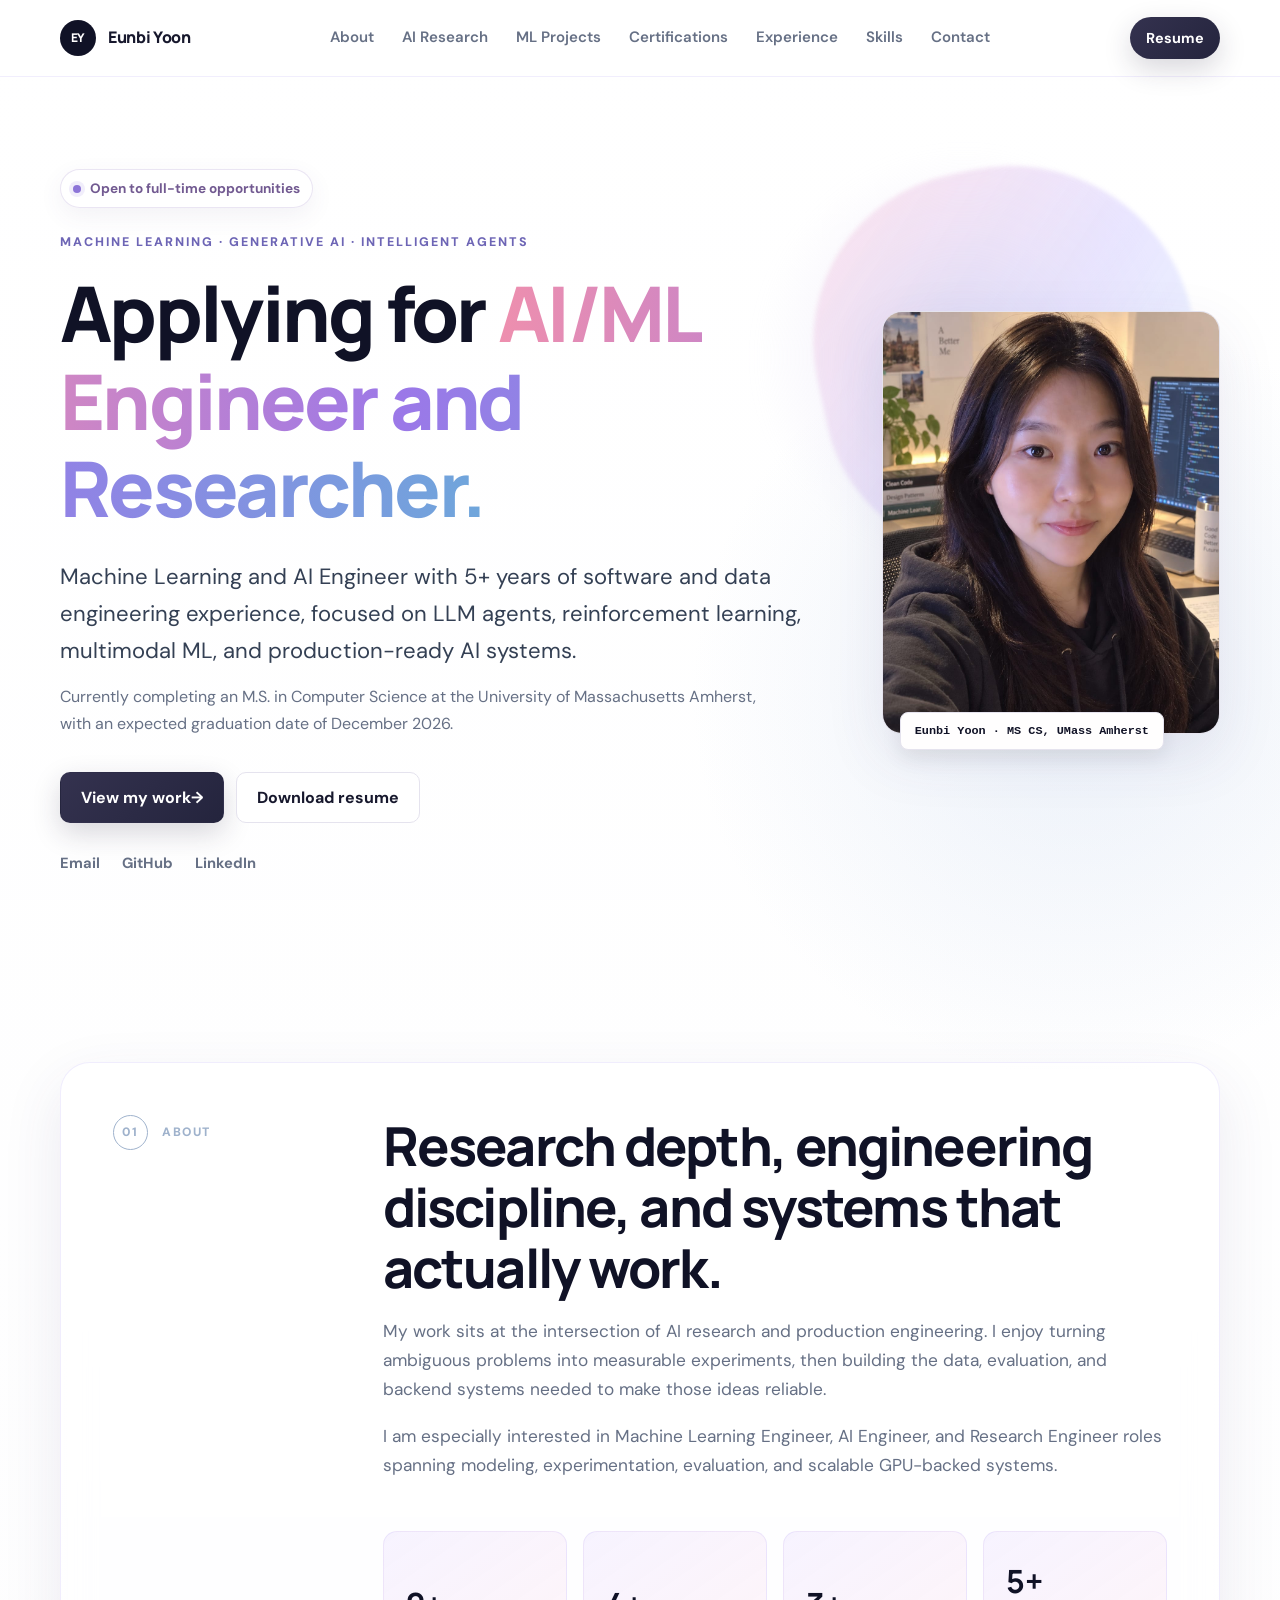
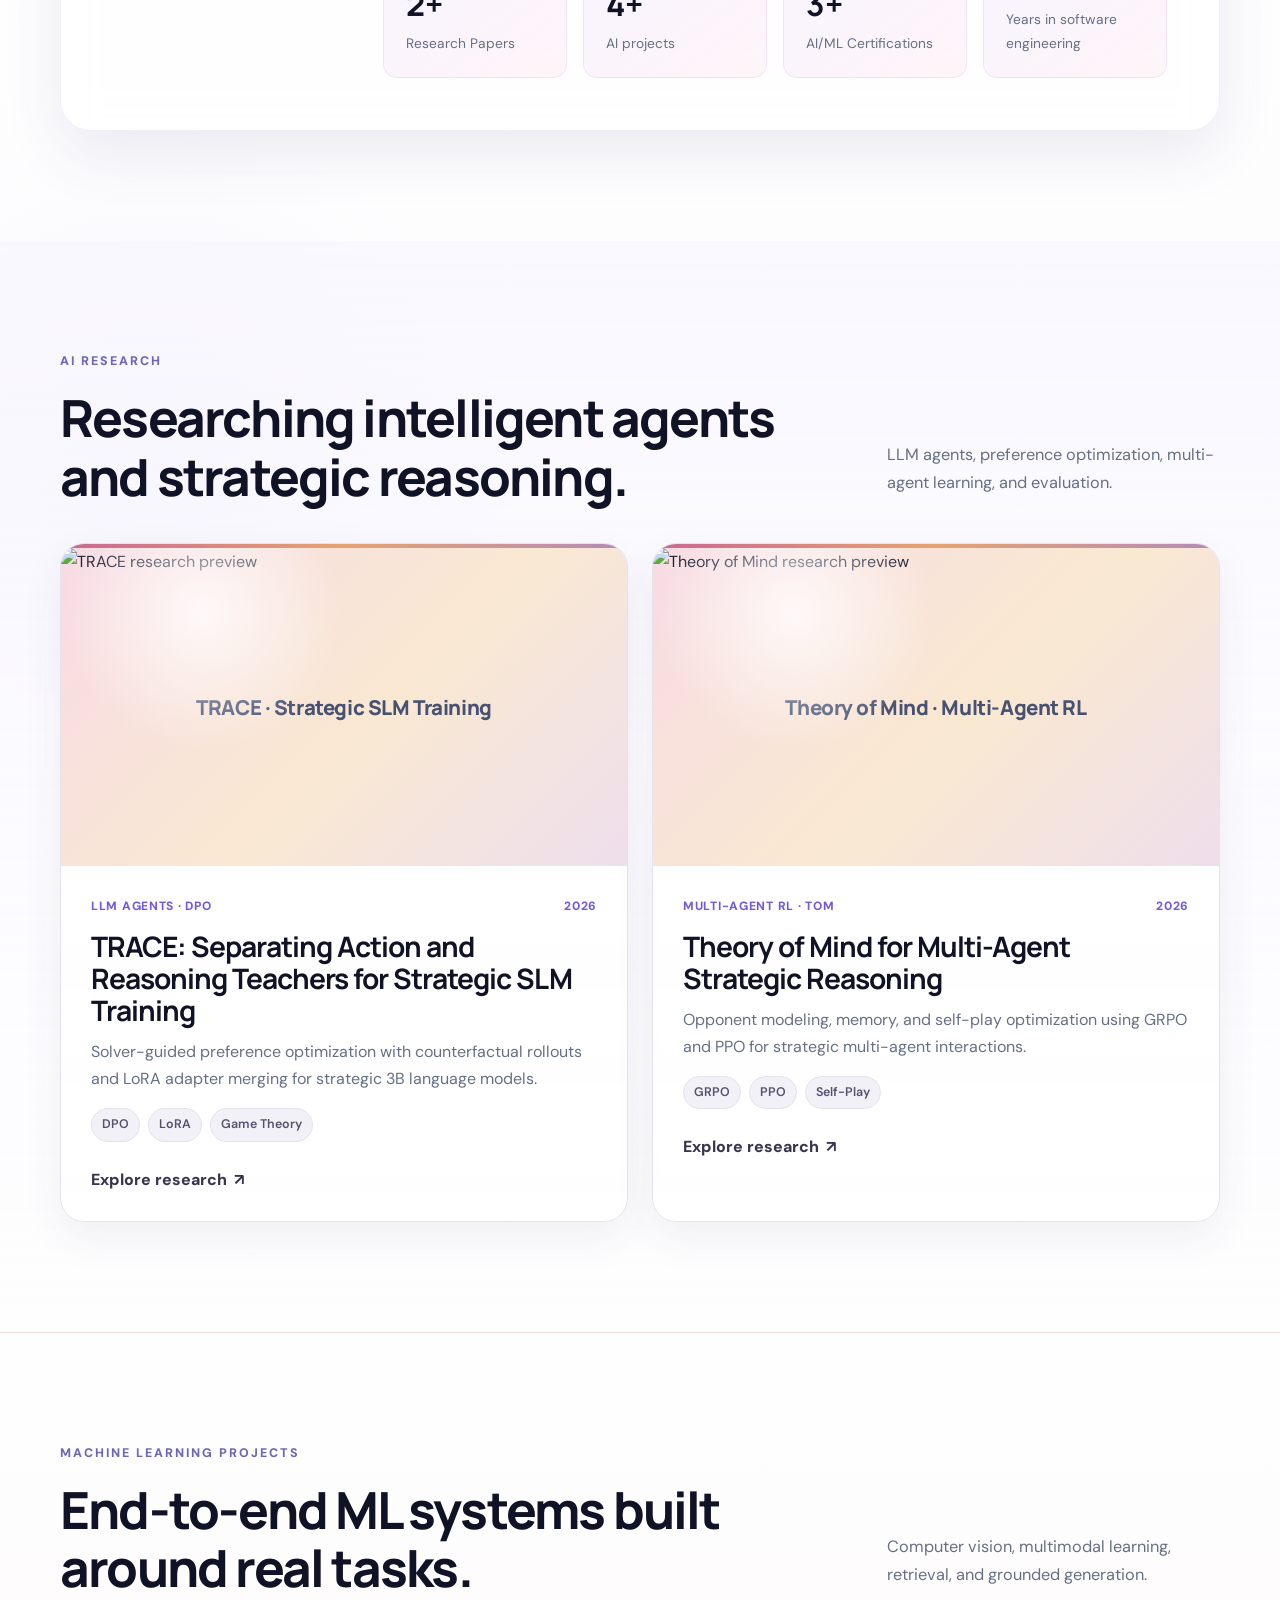
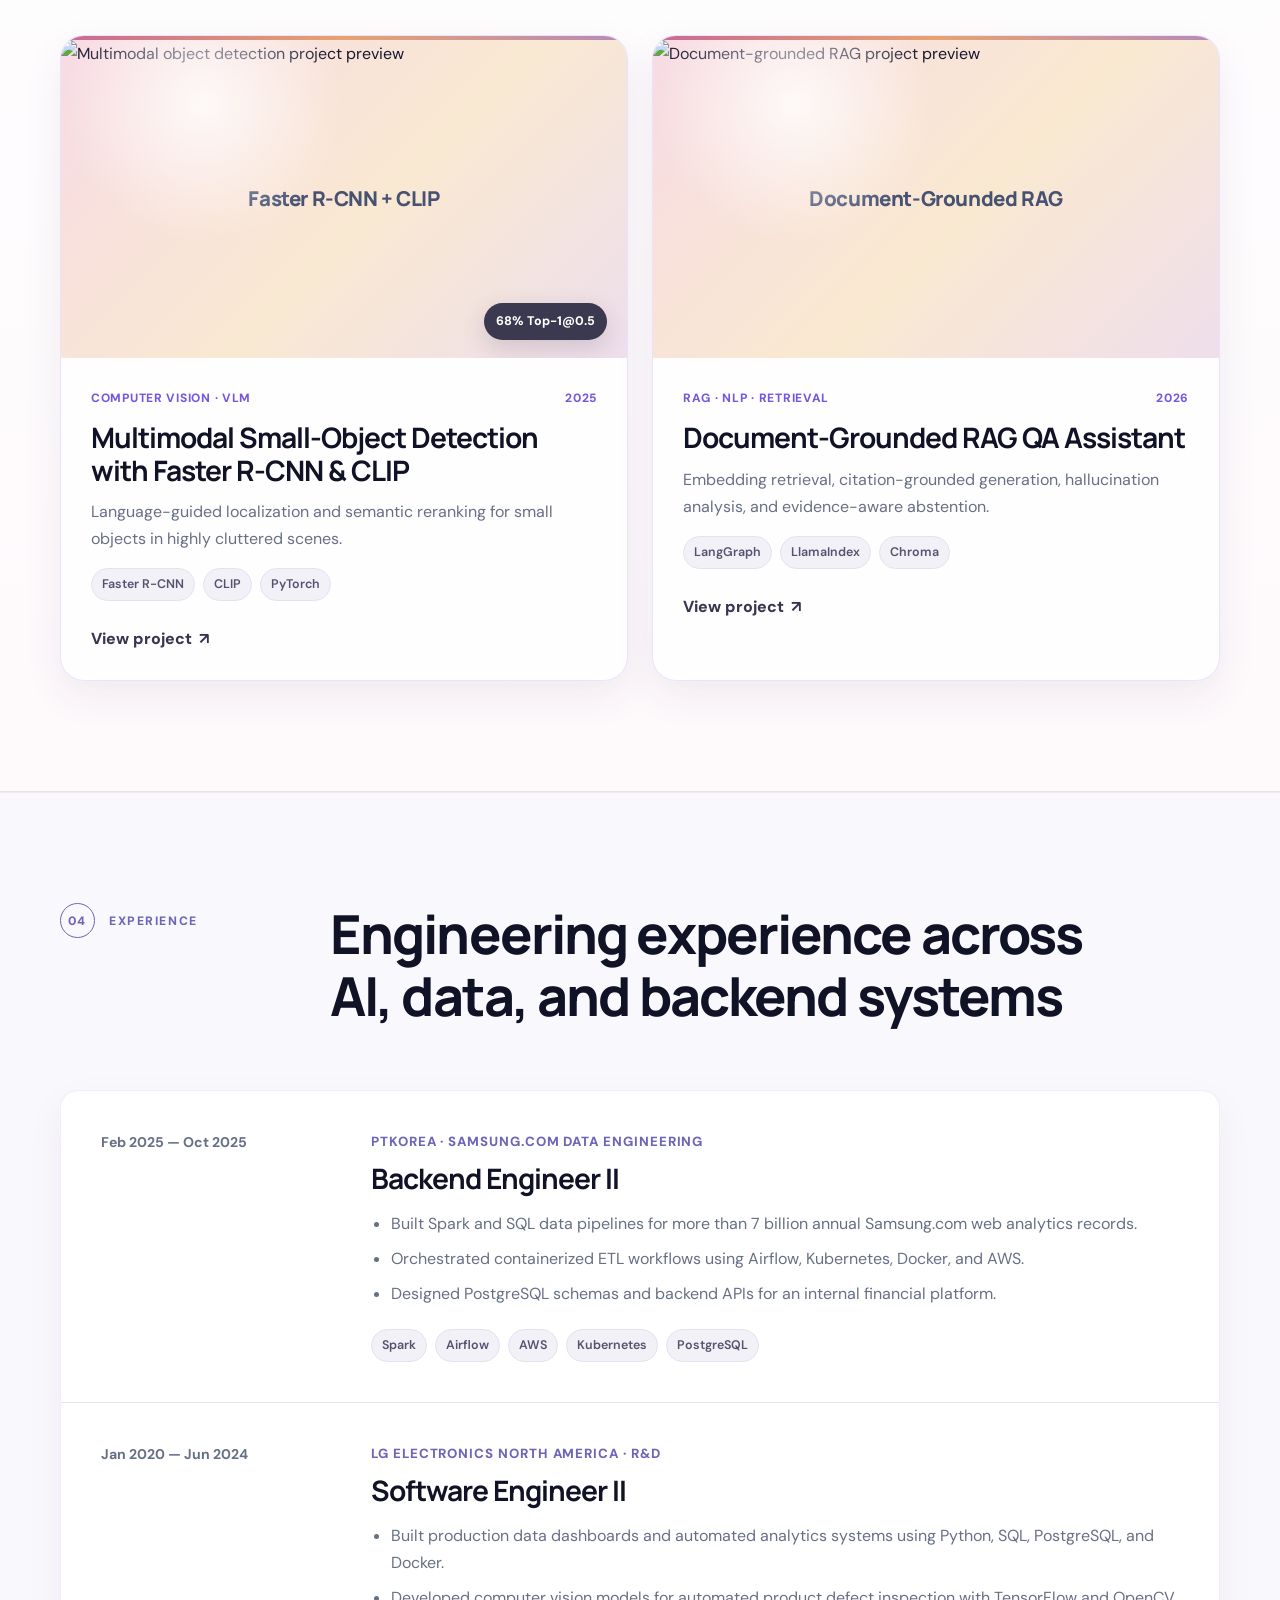
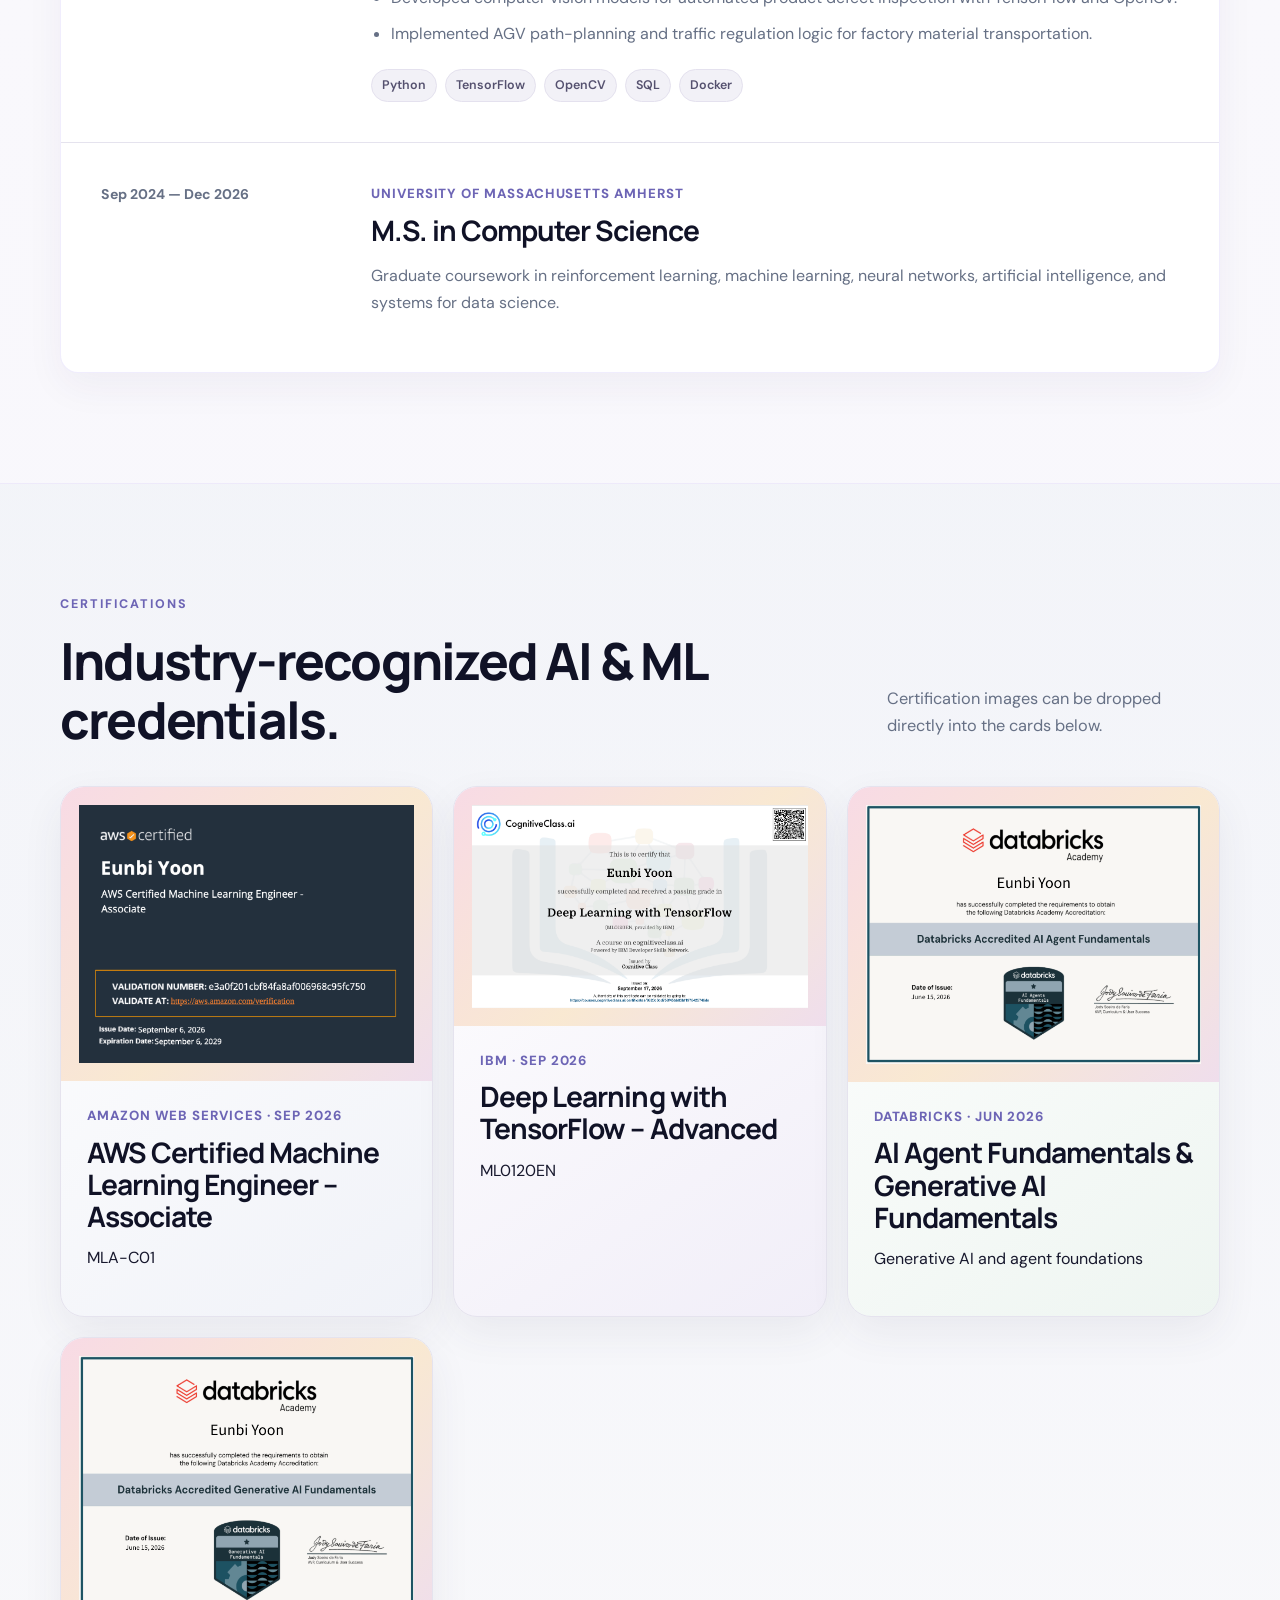
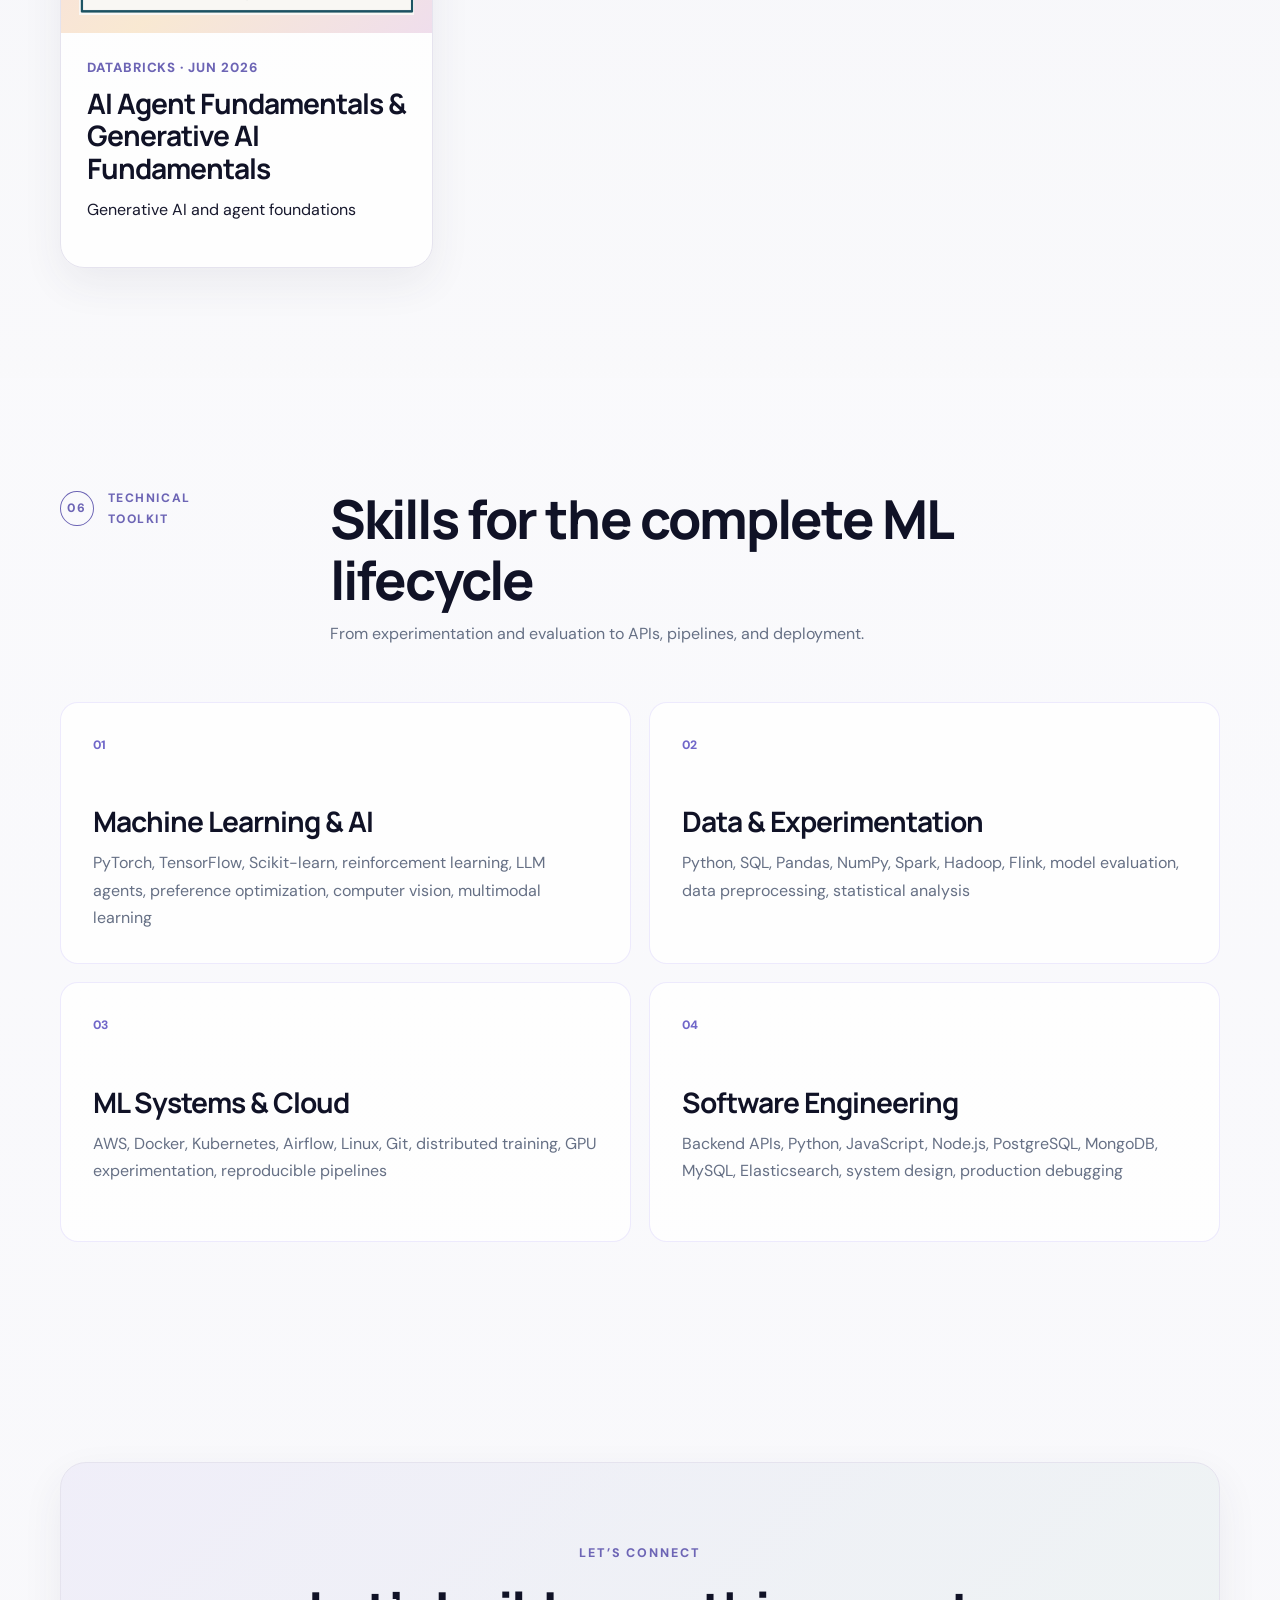
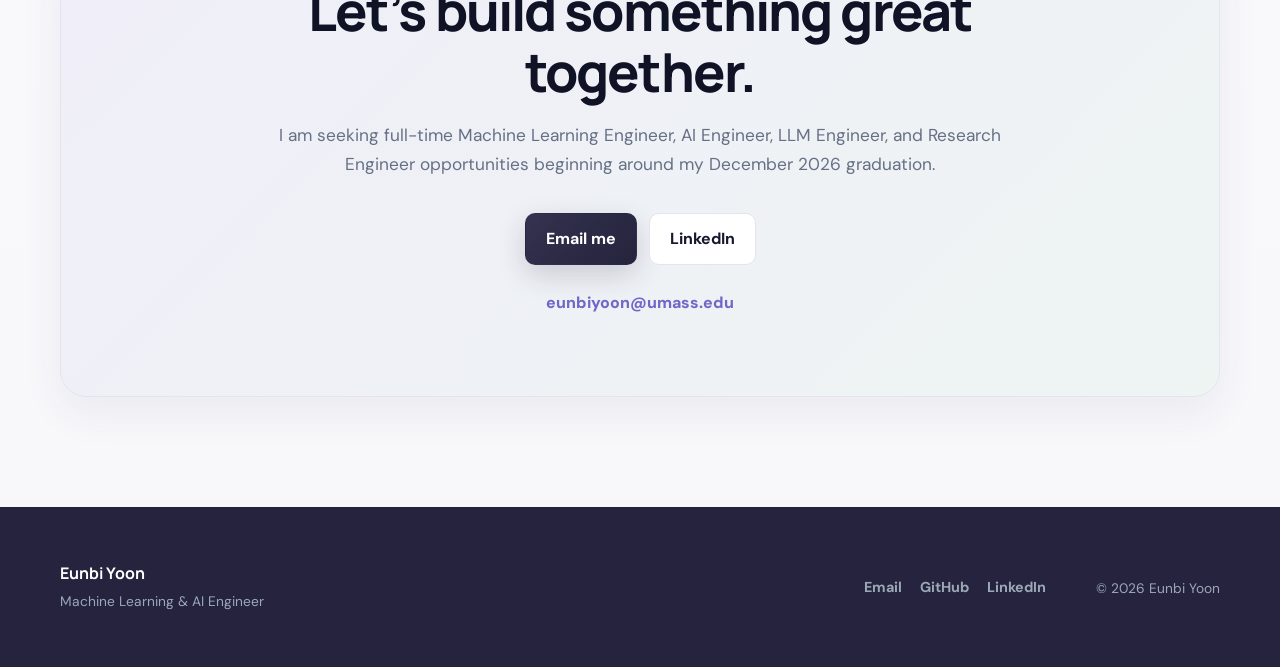
==== commit b24a027a: "update with picture" ====
--- a/index.html
+++ b/index.html
@@ -50,8 +50,8 @@
         <p class="eyebrow">Machine Learning · Generative AI · Intelligent Agents</p>
 
         <h1>
-          I want to become an
-          <span>AI Engineer and ML Engineer.</span>
+          Applying for
+          <span>AI/ML Engineer and Researcher.</span>
         </h1>
 
         <p class="hero-description">
@@ -187,10 +187,10 @@
       <div class="container">
         <div class="showcase-heading"><div><p class="eyebrow">CERTIFICATIONS</p><h2>Industry-recognized AI &amp; ML credentials.</h2></div><p>Certification images can be dropped directly into the cards below.</p></div>
         <div class="certification-grid">
-          <article class="cert-card"><div class="cert-image"><img src="images/aws_ml.png" alt="AWS Machine Learning Engineer Associate certification"><span class="image-fallback">Add AWS certification image</span></div><div class="cert-copy"><p class="company">Amazon Web Services · Sep 2026</p><h3>AWS Certified Machine Learning Engineer – Associate</h3><p>MLA-C01</p></div></article>
-          <article class="cert-card"><div class="cert-image"><img src="images/ibm_ml.png" alt="IBM Deep Learning with TensorFlow certification"><span class="image-fallback">Add IBM certification image</span></div><div class="cert-copy"><p class="company">IBM · Sep 2026</p><h3>Deep Learning with TensorFlow – Advanced</h3><p>ML0120EN</p></div></article>
-          <article class="cert-card"><div class="cert-image"><img src="images/db_aiagent.png" alt="Databricks AI and Generative AI certifications"><span class="image-fallback">Add Databricks certification image</span></div><div class="cert-copy"><p class="company">Databricks · Jun 2026</p><h3>AI Agent Fundamentals &amp; Generative AI Fundamentals</h3><p>Generative AI and agent foundations</p></div></article>
-          <article class="cert-card"><div class="cert-image"><img src="images/db_genai.png" alt="Databricks AI and Generative AI certifications"><span class="image-fallback">Add Databricks certification image</span></div><div class="cert-copy"><p class="company">Databricks · Jun 2026</p><h3>AI Agent Fundamentals &amp; Generative AI Fundamentals</h3><p>Generative AI and agent foundations</p></div></article>
+          <article class="cert-card"><div class="cert-image" role="button" tabindex="0" aria-label="View AWS Machine Learning Engineer Associate certification full size"><img src="images/aws_ml.png" alt="AWS Machine Learning Engineer Associate certification"><span class="image-fallback">Add AWS certification image</span></div><div class="cert-copy"><p class="company">Amazon Web Services · Sep 2026</p><h3>AWS Certified Machine Learning Engineer – Associate</h3><p>MLA-C01</p></div></article>
+          <article class="cert-card"><div class="cert-image" role="button" tabindex="0" aria-label="View IBM Deep Learning with TensorFlow certification full size"><img src="images/ibm_ml.png" alt="IBM Deep Learning with TensorFlow certification"><span class="image-fallback">Add IBM certification image</span></div><div class="cert-copy"><p class="company">IBM · Sep 2026</p><h3>Deep Learning with TensorFlow – Advanced</h3><p>ML0120EN</p></div></article>
+          <article class="cert-card"><div class="cert-image" role="button" tabindex="0" aria-label="View Databricks AI Agent Fundamentals certification full size"><img src="images/db_aiagent.png" alt="Databricks AI and Generative AI certifications"><span class="image-fallback">Add Databricks certification image</span></div><div class="cert-copy"><p class="company">Databricks · Jun 2026</p><h3>AI Agent Fundamentals &amp; Generative AI Fundamentals</h3><p>Generative AI and agent foundations</p></div></article>
+          <article class="cert-card"><div class="cert-image" role="button" tabindex="0" aria-label="View Databricks Generative AI Fundamentals certification full size"><img src="images/db_genai.png" alt="Databricks AI and Generative AI certifications"><span class="image-fallback">Add Databricks certification image</span></div><div class="cert-copy"><p class="company">Databricks · Jun 2026</p><h3>AI Agent Fundamentals &amp; Generative AI Fundamentals</h3><p>Generative AI and agent foundations</p></div></article>
         </div>
       </div>
     </section>
@@ -234,7 +234,7 @@
     <section class="section container contact" id="contact">
       <div class="contact-card">
         <p class="eyebrow">Let’s connect</p>
-        <h2>Looking for a Machine Learning or AI Engineer?</h2>
+        <h2>Let’s build something great together.</h2>
         <p>
           I am seeking full-time Machine Learning Engineer, AI Engineer, LLM Engineer,
           and Research Engineer opportunities beginning around my December 2026 graduation.
@@ -263,8 +263,55 @@
     </div>
   </footer>
 
+  <div class="lightbox-overlay" id="lightbox" hidden>
+    <button class="lightbox-close" type="button" aria-label="Close">✕</button>
+    <img class="lightbox-image" alt="">
+  </div>
+
   <script>
     document.getElementById("year").textContent = new Date().getFullYear();
+
+    (function () {
+      var overlay = document.getElementById("lightbox");
+      var overlayImg = overlay.querySelector(".lightbox-image");
+      var closeBtn = overlay.querySelector(".lightbox-close");
+
+      function openLightbox(img) {
+        overlayImg.src = img.src;
+        overlayImg.alt = img.alt;
+        overlay.hidden = false;
+        document.body.style.overflow = "hidden";
+        closeBtn.focus();
+      }
+
+      function closeLightbox() {
+        overlay.hidden = true;
+        overlayImg.src = "";
+        document.body.style.overflow = "";
+      }
+
+      document.querySelectorAll(".cert-image").forEach(function (el) {
+        el.addEventListener("click", function () {
+          var img = el.querySelector("img");
+          if (img) openLightbox(img);
+        });
+        el.addEventListener("keydown", function (e) {
+          if (e.key === "Enter" || e.key === " ") {
+            e.preventDefault();
+            var img = el.querySelector("img");
+            if (img) openLightbox(img);
+          }
+        });
+      });
+
+      overlay.addEventListener("click", function (e) {
+        if (e.target === overlay) closeLightbox();
+      });
+      closeBtn.addEventListener("click", closeLightbox);
+      document.addEventListener("keydown", function (e) {
+        if (e.key === "Escape" && !overlay.hidden) closeLightbox();
+      });
+    })();
   </script>
 </body>
 </html>
--- a/styles/main.css
+++ b/styles/main.css
@@ -922,12 +922,7 @@
 .project-category { margin-top: 64px; }
 .project-category > h3 { margin-bottom: 24px; font-size: clamp(1.7rem, 3vw, 2.6rem); }
 .project-category + .project-category { margin-top: 88px; }
-.certification-section { background: var(--dark); color: white; }
-.certification-section h2, .certification-section h3 { color: white; }
-.certification-section .section-heading > div:last-child > p { color: #aebcd0; }
 .certification-grid { display: grid; grid-template-columns: repeat(3, 1fr); gap: 18px; }
-.certification-grid article { min-height: 220px; padding: 28px; background: var(--dark-soft); border: 1px solid rgba(255,255,255,.1); border-radius: var(--radius); }
-.certification-grid article > p:last-child { margin: 0; color: #aebcd0; }
 @media (max-width: 980px) { .certification-grid { grid-template-columns: 1fr; } }
 
 
@@ -939,9 +934,8 @@
 .card-image,.cert-image{position:relative;overflow:hidden;background:linear-gradient(135deg,#e9e6ff,#e9f5ff 52%,#ffeef6);isolation:isolate}.card-image{aspect-ratio:16/9}.card-image img,.cert-image img{width:100%;height:100%;object-fit:cover;display:block;transition:transform .5s ease}.visual-card:hover .card-image img,.cert-card:hover .cert-image img{transform:scale(1.045)}.card-image img:not([src]),.cert-image img:not([src]){display:none}.image-fallback{position:absolute;inset:0;display:grid;place-items:center;padding:30px;text-align:center;font-family:"Manrope",sans-serif;font-weight:800;font-size:1.25rem;color:#44506b;background:linear-gradient(135deg,rgba(226,220,255,.95),rgba(222,244,255,.92) 55%,rgba(255,226,241,.9));z-index:-1}.metric-badge{position:absolute;right:16px;bottom:16px;padding:8px 12px;border-radius:999px;background:rgba(9,17,36,.84);color:#fff;font-size:.78rem;font-weight:800;backdrop-filter:blur(10px)}
 .card-body{padding:28px}.card-body h3{font-size:clamp(1.35rem,2vw,1.85rem)}.card-meta{display:flex;justify-content:space-between;gap:14px;margin-bottom:13px;color:#6758e8;font-size:.75rem;font-weight:800;letter-spacing:.06em;text-transform:uppercase}.card-body>p{color:var(--muted)}.card-cta{display:inline-flex;align-items:center;gap:7px;margin-top:24px;color:#4e55df;font-weight:800}.card-cta b{transition:transform .2s ease}.visual-card:hover .card-cta b{transform:translate(3px,-3px)}
 .research-card:before,.ml-card:before{content:"";height:4px;background:linear-gradient(90deg,#7758ff,#4ca5ff,#f37bb6)}
-.certification-section{background:linear-gradient(135deg,#0b1220 0%,#151c38 45%,#251b4c 100%);color:white;position:relative;overflow:hidden}.certification-section:after{content:"";position:absolute;width:500px;height:500px;right:-160px;top:-180px;border-radius:50%;background:radial-gradient(circle,rgba(137,111,255,.32),transparent 67%)}.certification-section .section-heading,.certification-section .certification-grid{position:relative;z-index:1}.certification-section h2,.certification-section h3{color:white}.certification-section .section-heading>div:last-child>p{color:#c6cde0}.certification-grid{display:grid;grid-template-columns:repeat(3,minmax(0,1fr));gap:22px}.cert-card{overflow:hidden;background:rgba(255,255,255,.09);border:1px solid rgba(255,255,255,.16);border-radius:22px;box-shadow:0 18px 50px rgba(0,0,0,.18);backdrop-filter:blur(12px);transition:transform .28s ease,border-color .28s ease,background .28s ease}.cert-card:hover{transform:translateY(-7px) rotate(-.25deg);border-color:rgba(188,176,255,.62);background:rgba(255,255,255,.13)}.cert-image{aspect-ratio:4/3;background:linear-gradient(135deg,#2a2858,#183d68 60%,#49234f)}.cert-image .image-fallback{color:#eef1ff;background:linear-gradient(135deg,#34306c,#20527d 55%,#6a345f)}.cert-copy{padding:23px}.cert-copy .company{color:#c9c2ff}.cert-copy>p:last-child{color:#bbc5dc}
-@media(max-width:900px){.visual-card-grid,.certification-grid{grid-template-columns:1fr}.cert-card{display:grid;grid-template-columns:minmax(180px,.75fr) 1fr}.cert-image{aspect-ratio:auto;min-height:220px}}
-@media(max-width:600px){.card-body{padding:22px}.card-meta{flex-direction:column;gap:3px}.cert-card{display:block}.cert-image{aspect-ratio:4/3;min-height:0}}
+@media(max-width:900px){.visual-card-grid,.certification-grid{grid-template-columns:1fr}}
+@media(max-width:600px){.card-body{padding:22px}.card-meta{flex-direction:column;gap:3px}}
 
 /* Warm lilac / rose / peach palette override */
 :root{--accent:#b45f8d;--accent-dark:#8e466d;--dark:#211a22;--dark-soft:#30252f;--soft:#fff9f7;--line:#eadfdf;--muted:#6f6269;--ink:#332a30;--ink-strong:#241d21}
@@ -953,12 +947,6 @@
 .image-fallback{color:#6b4f5c;background:linear-gradient(135deg,rgba(248,218,228,.96),rgba(250,232,207,.94) 55%,rgba(238,221,236,.92))}
 .card-meta{color:#ad5c83}.card-cta{color:#a44f78}
 .research-card:before,.ml-card:before{background:linear-gradient(90deg,#c96893,#e7a36f,#b58ab9)}
-.certification-section{background:linear-gradient(135deg,#241b21 0%,#3a2833 48%,#50313d 100%)}
-.certification-section:after{background:radial-gradient(circle,rgba(224,139,169,.27),transparent 67%)}
-.cert-card:hover{border-color:rgba(241,190,207,.65)}
-.cert-image{background:linear-gradient(135deg,#5a3545,#704a43 58%,#61415f)}
-.cert-image .image-fallback{color:#fff8f6;background:linear-gradient(135deg,#674052,#805548 55%,#714d6c)}
-.cert-copy .company{color:#f1bdcf}
 
 /* ===== Pastel card-forward refresh ===== */
 :root {
@@ -1136,3 +1124,53 @@
   .hero-photo { max-width: 380px; margin-inline: auto; }
   .hero-photo-caption { left: 14px; }
 }
+
+/* ---------- certification lightbox ---------- */
+.cert-image {
+  cursor: zoom-in;
+}
+
+.lightbox-overlay {
+  position: fixed;
+  inset: 0;
+  z-index: 999;
+  display: flex;
+  align-items: center;
+  justify-content: center;
+  padding: 40px;
+  background: rgba(10, 12, 20, .82);
+  backdrop-filter: blur(4px);
+}
+
+.lightbox-overlay[hidden] {
+  display: none;
+}
+
+.lightbox-image {
+  max-width: min(90vw, 900px);
+  max-height: 86vh;
+  object-fit: contain;
+  border-radius: 12px;
+  background: var(--paper);
+  box-shadow: 0 30px 80px rgba(0, 0, 0, .45);
+}
+
+.lightbox-close {
+  position: absolute;
+  top: 24px;
+  right: 28px;
+  width: 42px;
+  height: 42px;
+  border: 1px solid rgba(255,255,255,.3);
+  border-radius: 50%;
+  background: rgba(255,255,255,.08);
+  color: #fff;
+  font-size: 1.1rem;
+  line-height: 1;
+  cursor: pointer;
+  transition: background .2s ease;
+}
+
+.lightbox-close:hover {
+  background: rgba(255,255,255,.18);
+}
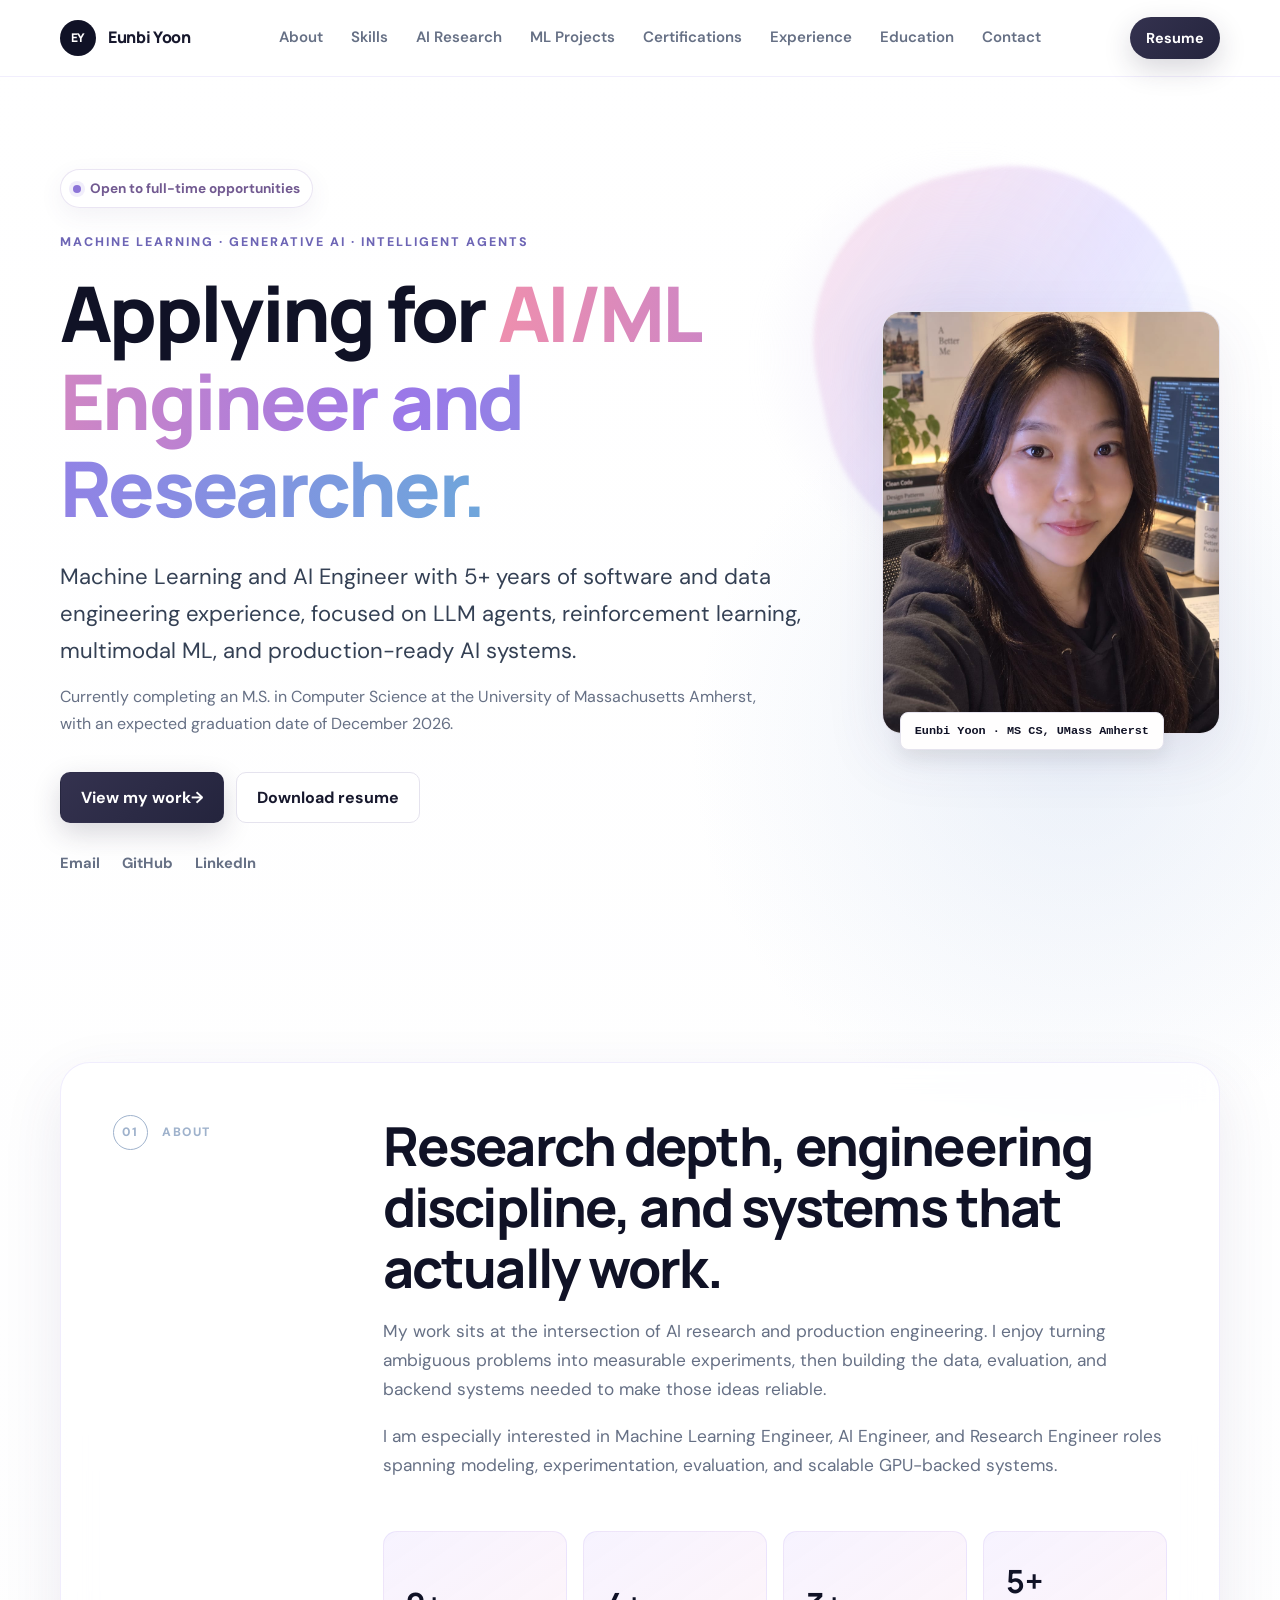
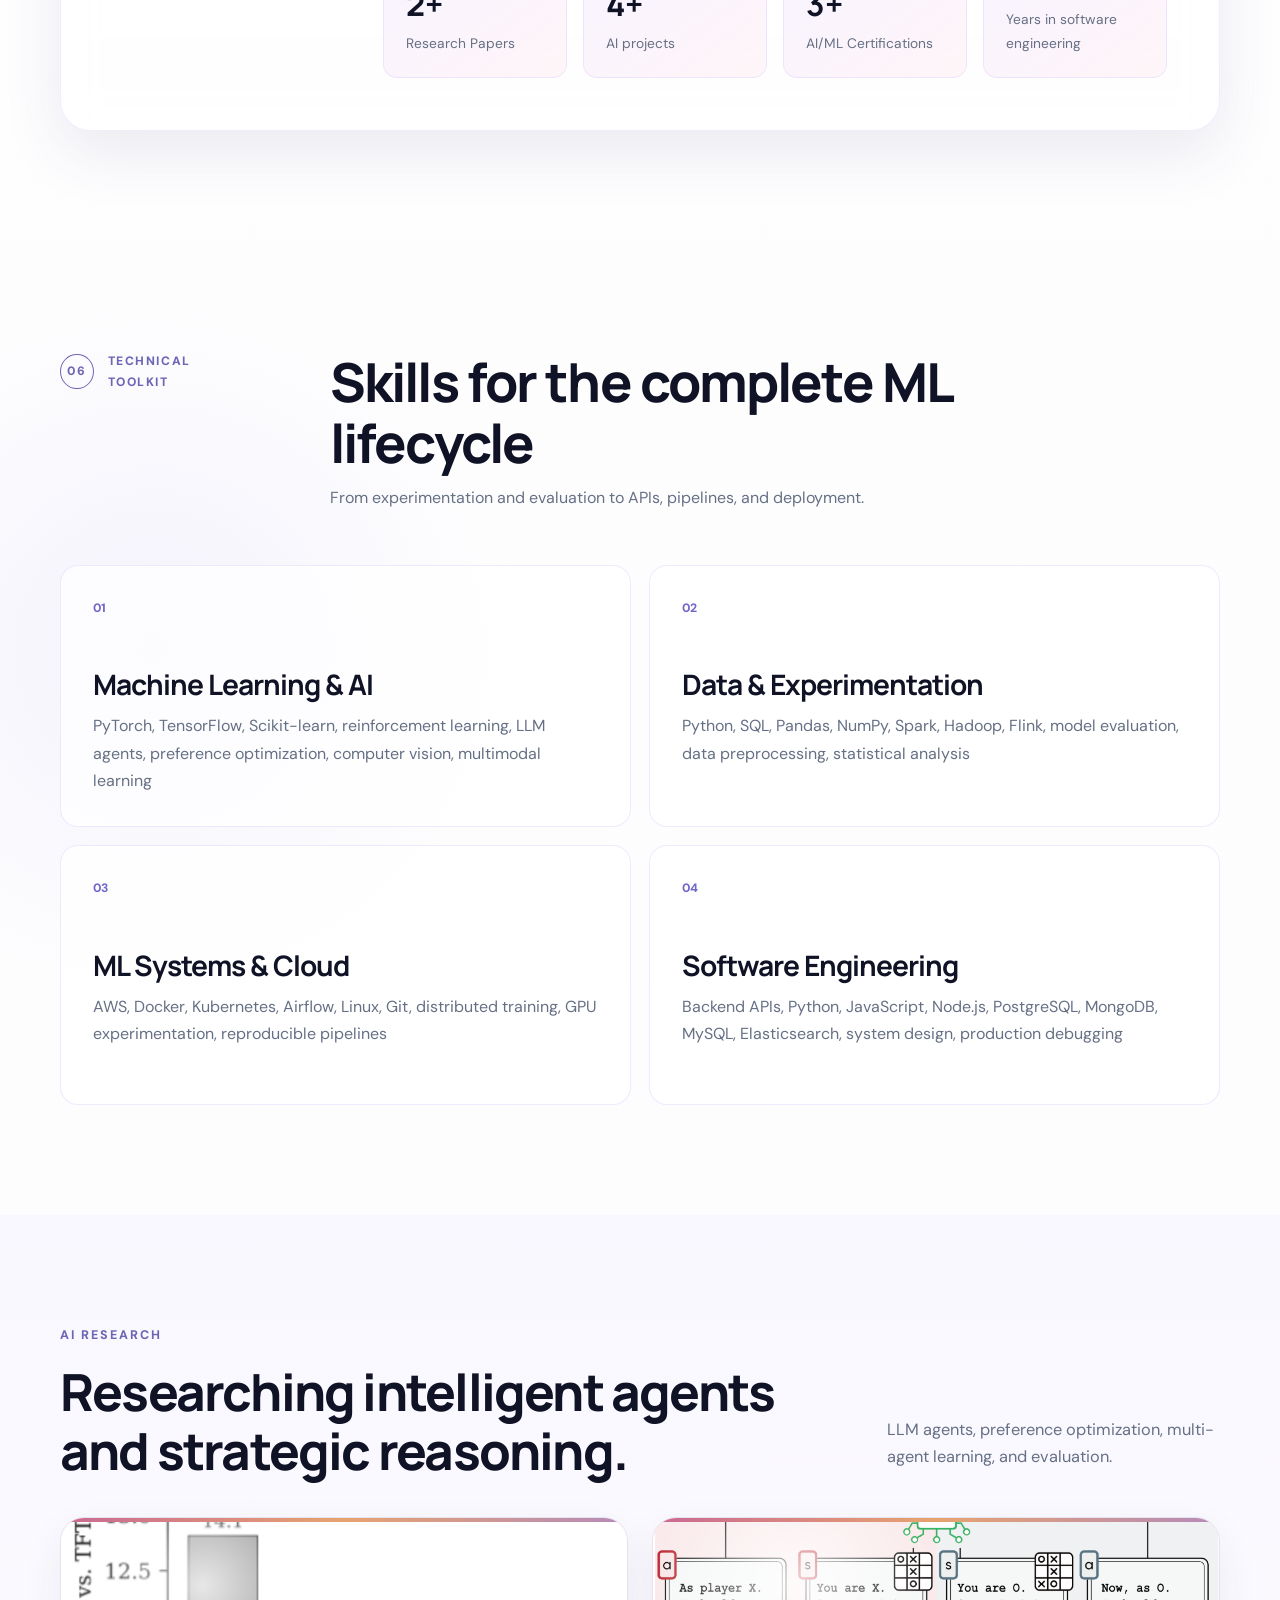
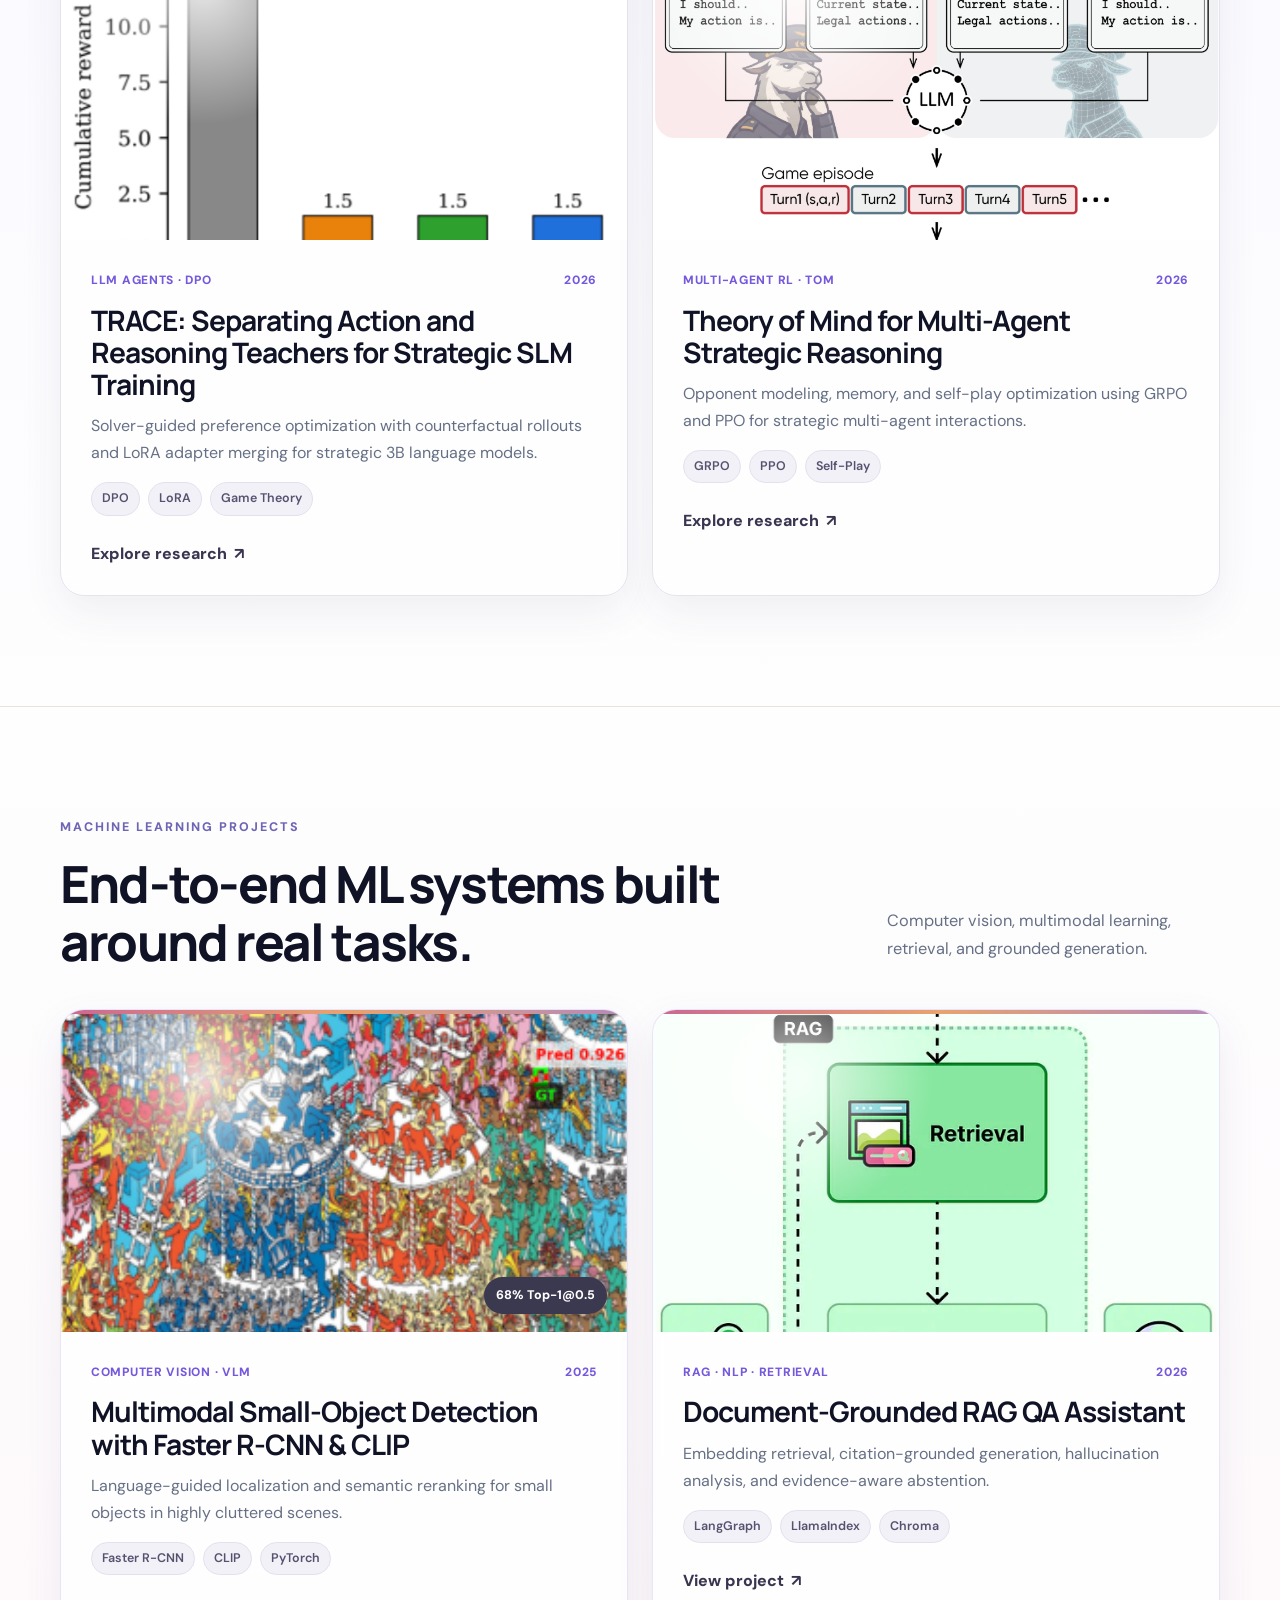
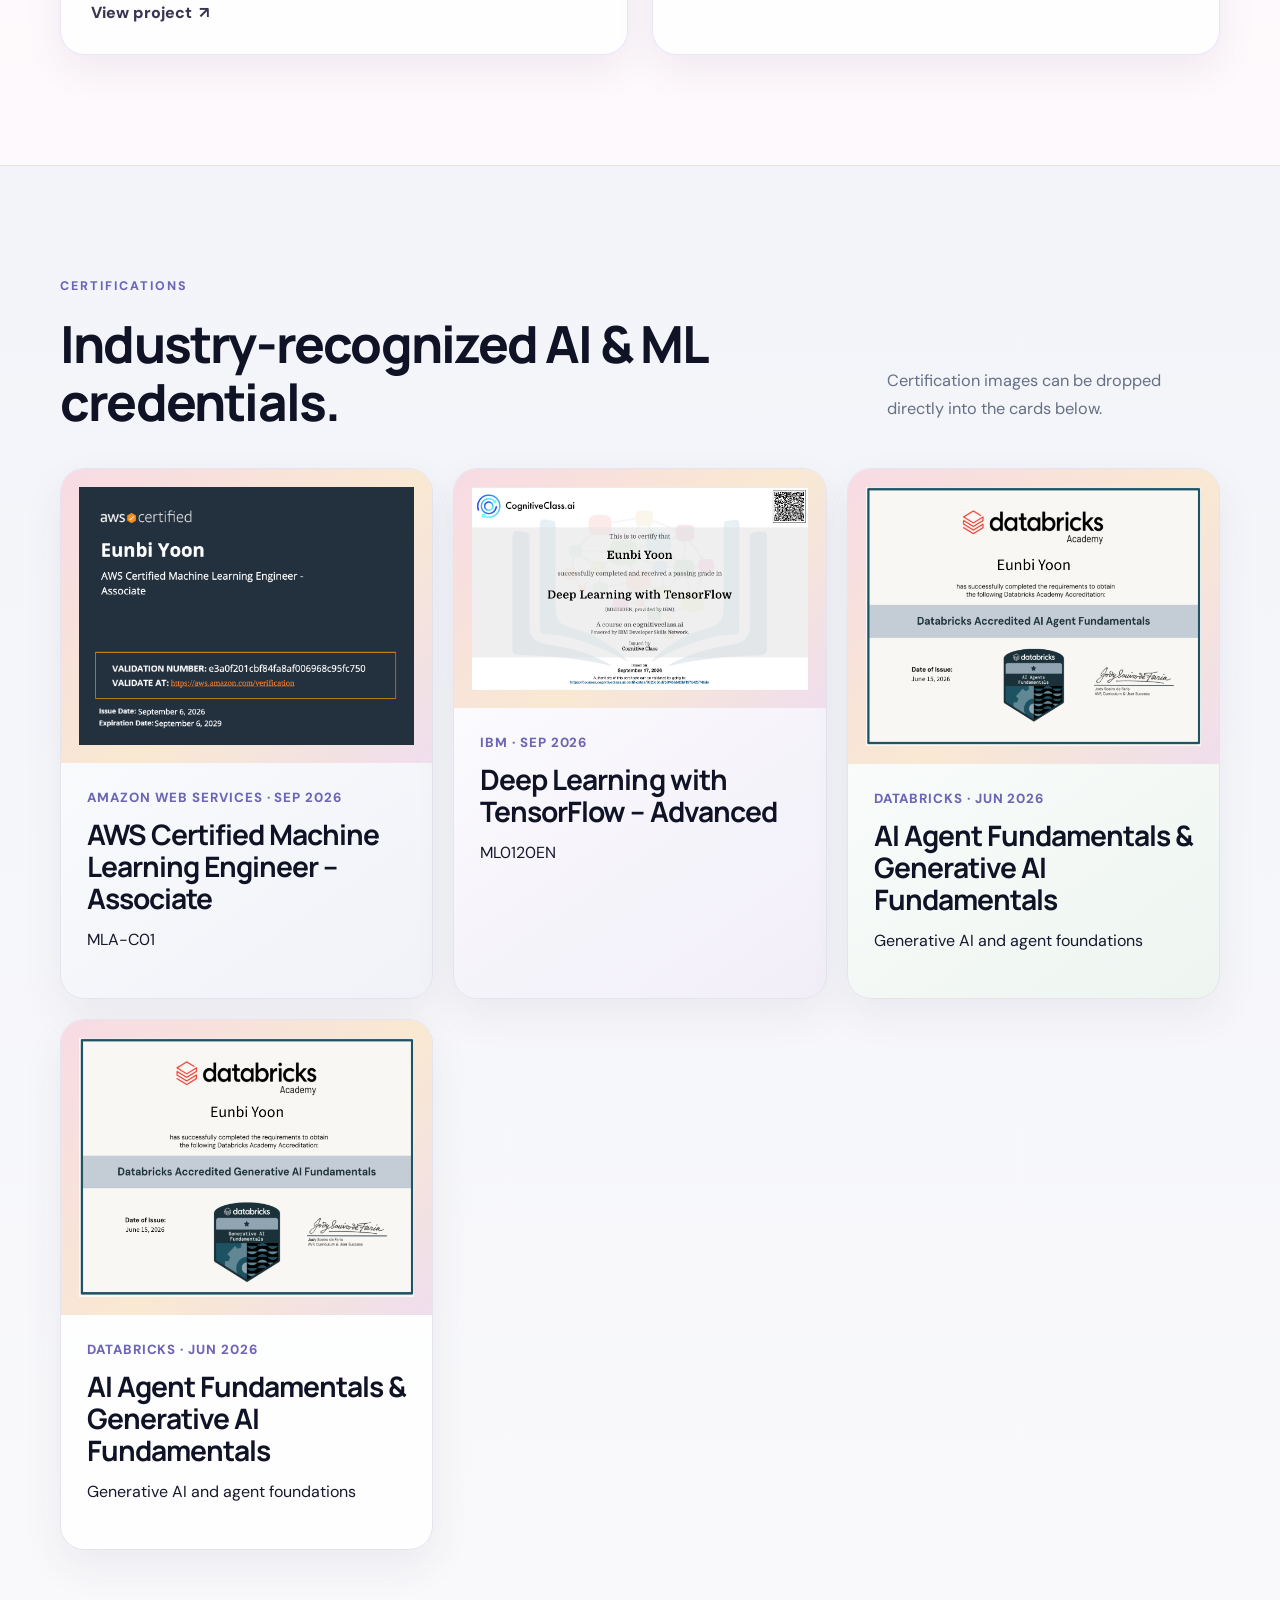
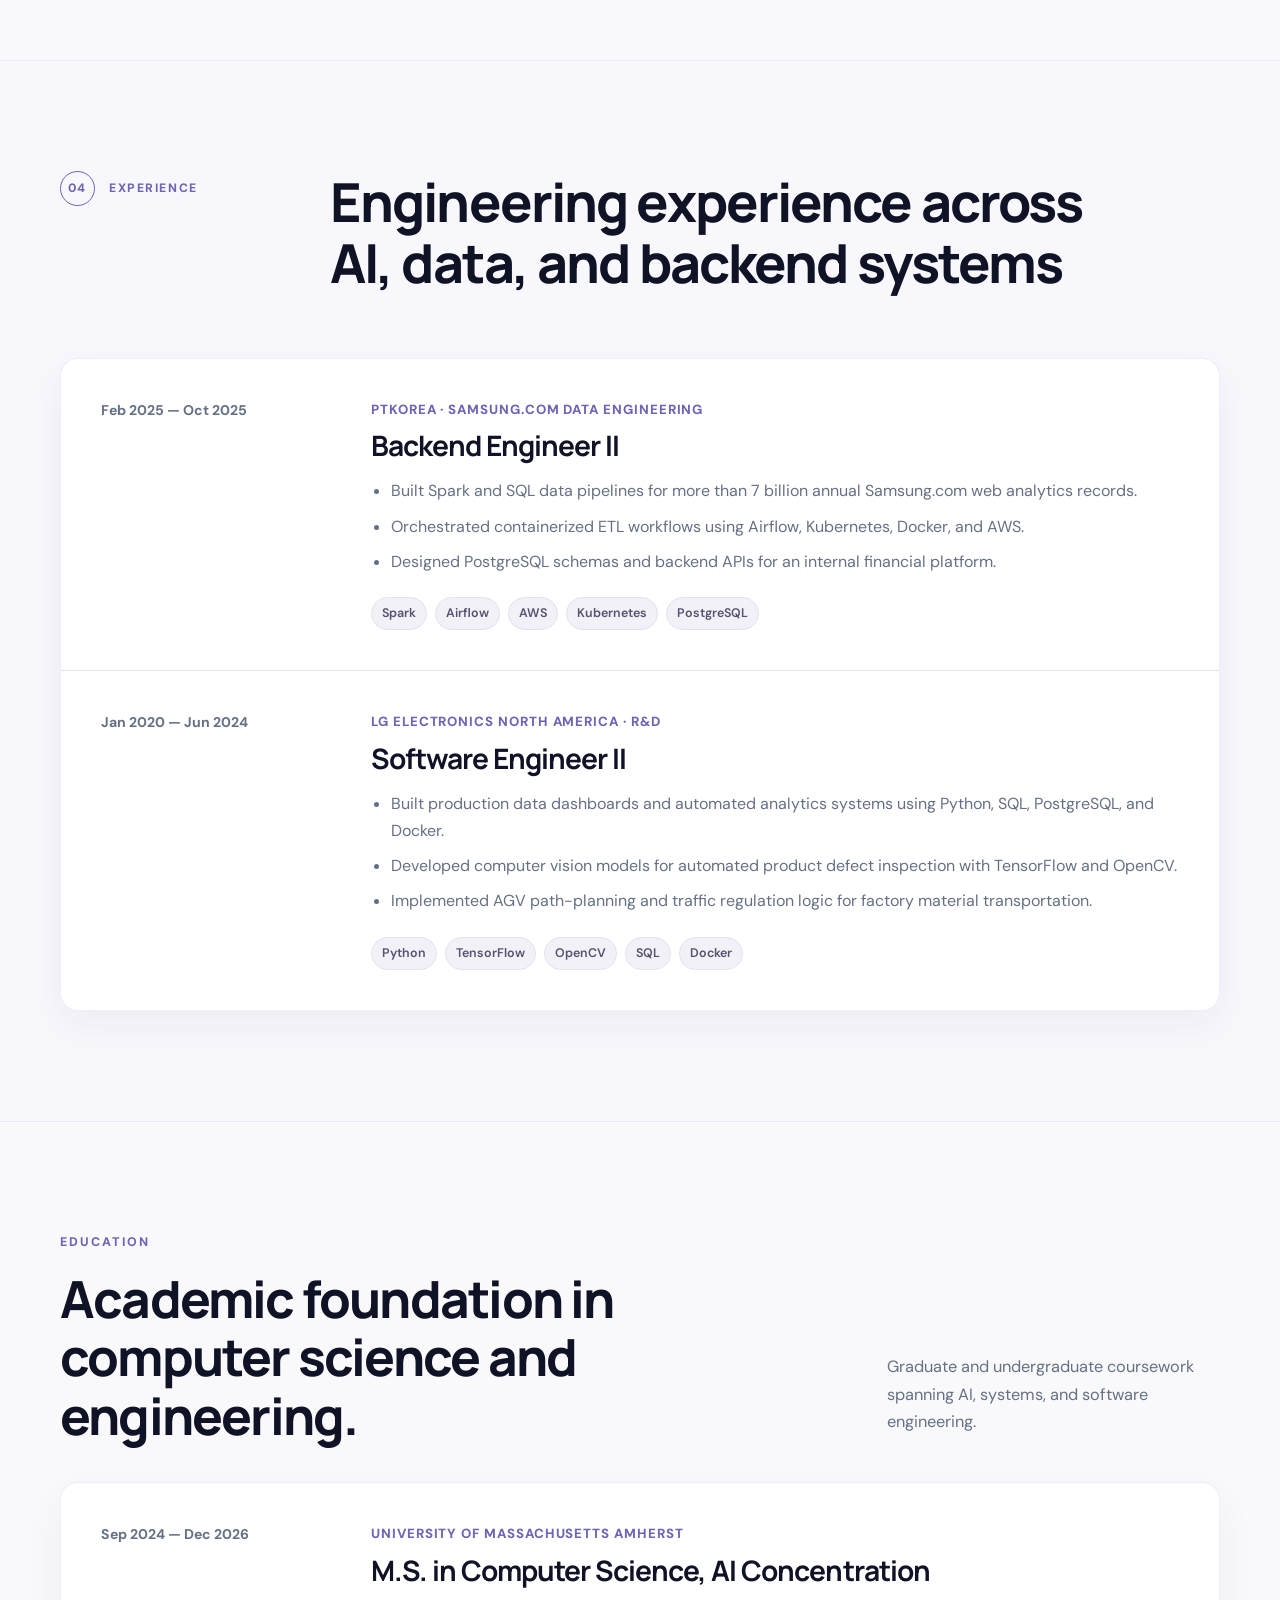
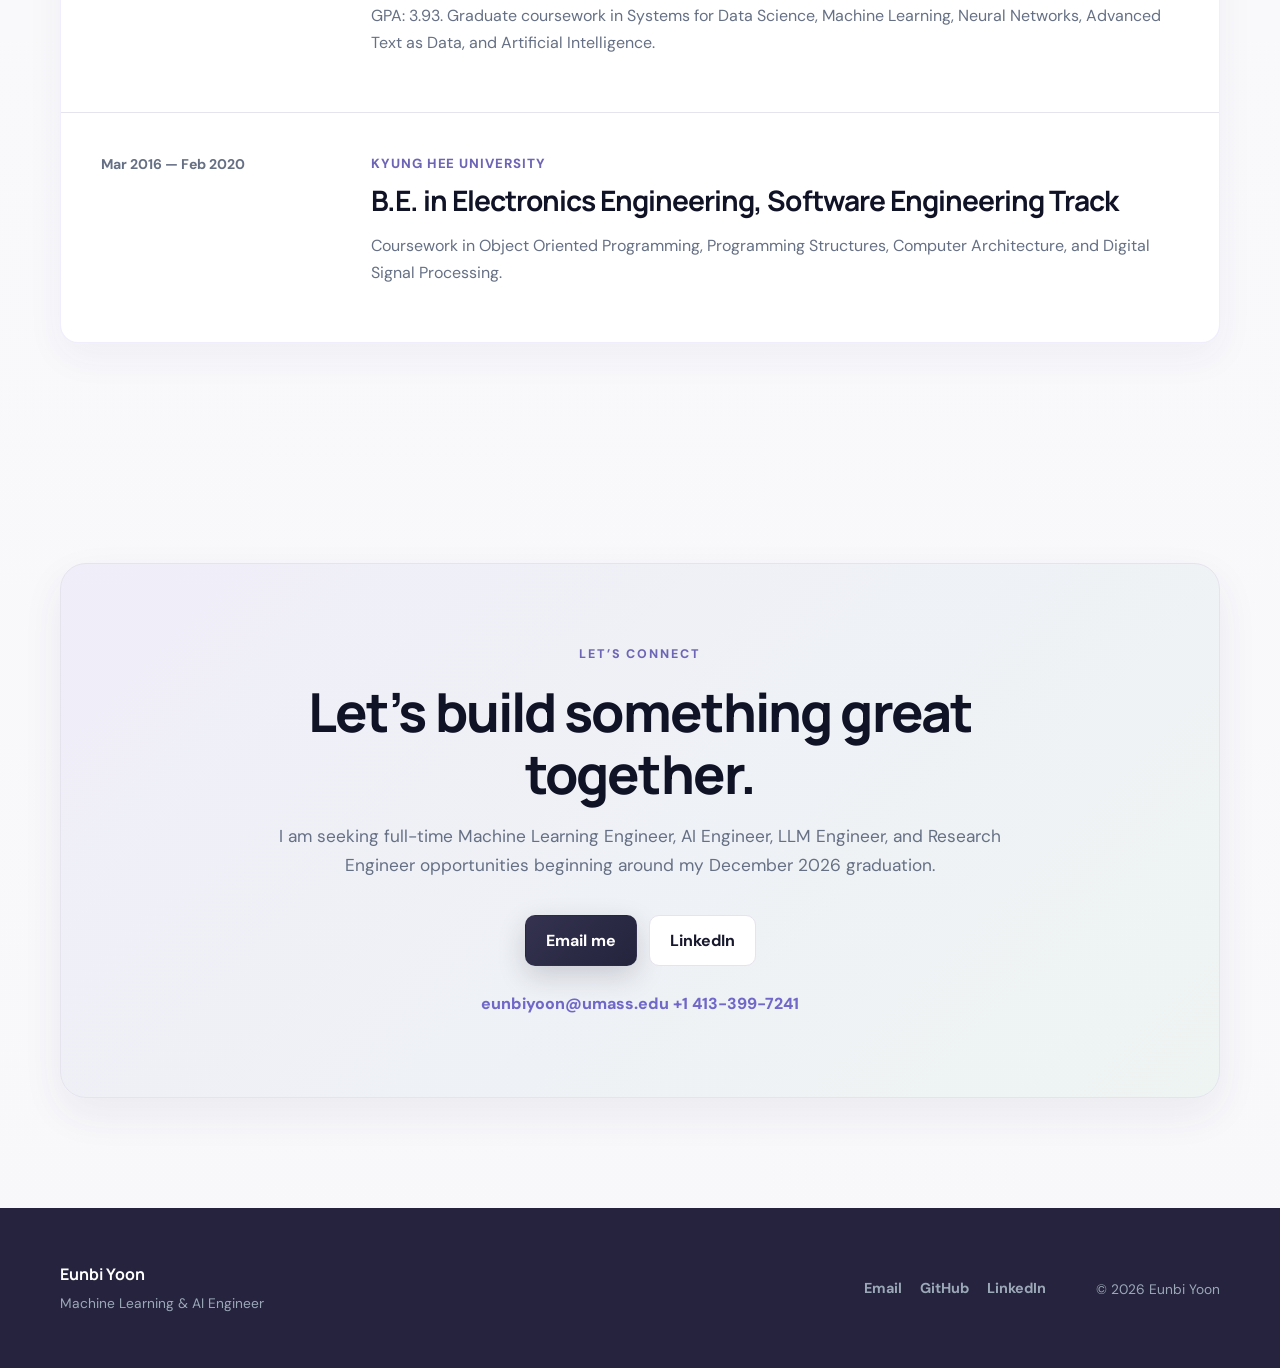
==== commit 225babc9: "update on 9/20" ====
--- a/index.html
+++ b/index.html
@@ -11,7 +11,8 @@
   <meta property="og:type" content="website" />
   <meta property="og:url" content="https://eunbiyoon.com" />
 
-  <title>Eunbi Yoon | Machine Learning & AI Engineer</title>
+  <link rel="icon" type="image/svg+xml" href="favicon.svg" />
+  <title>Eunbi Yoon | Portfolio</title>
 
   <link rel="preconnect" href="https://fonts.googleapis.com" />
   <link rel="preconnect" href="https://fonts.gstatic.com" crossorigin />
@@ -31,15 +32,16 @@
 
       <div class="nav-links">
         <a href="#about">About</a>
+        <a href="#skills">Skills</a>
         <a href="#research">AI Research</a>
         <a href="#ml-projects">ML Projects</a>
         <a href="#certifications">Certifications</a>
         <a href="#experience">Experience</a>
-        <a href="#skills">Skills</a>
+        <a href="#education">Education</a>
         <a href="#contact">Contact</a>
       </div>
 
-      <a class="nav-resume" href="resume.pdf" target="_blank" rel="noreferrer">Resume</a>
+      <a class="nav-resume" href="files/resume.pdf" target="_blank" rel="noreferrer">Resume</a>
     </nav>
   </header>
 
@@ -65,7 +67,7 @@
 
         <div class="hero-actions">
           <a class="button button-primary" href="#research">View my work <span>→</span></a>
-          <a class="button button-secondary" href="resume.pdf" target="_blank" rel="noreferrer">Download resume</a>
+          <a class="button button-secondary" href="files/resume.pdf" target="_blank" rel="noreferrer">Download resume</a>
         </div>
 
         <div class="social-links" aria-label="Professional profiles">
@@ -103,94 +105,6 @@
             <div><strong>3+</strong><span>AI/ML Certifications</span></div>
             <div><strong>5+</strong><span>Years in software engineering</span></div>
           </div>
-        </div>
-      </div>
-    </section>
-
-    <section class="section showcase-section research-section" id="research">
-      <div class="container">
-        <div class="showcase-heading"><div><p class="eyebrow">AI RESEARCH</p><h2>Researching intelligent agents and strategic reasoning.</h2></div><p>LLM agents, preference optimization, multi-agent learning, and evaluation.</p></div>
-        <div class="visual-card-grid">
-          <a class="visual-card research-card" href="pages/research-trace.html"><div class="card-image"><img src="images/trace-research.jpg" alt="TRACE research preview"><span class="image-fallback">TRACE · Strategic SLM Training</span></div><div class="card-body"><div class="card-meta"><span>LLM Agents · DPO</span><span>2026</span></div><h3>TRACE: Separating Action and Reasoning Teachers for Strategic SLM Training</h3><p>Solver-guided preference optimization with counterfactual rollouts and LoRA adapter merging for strategic 3B language models.</p><div class="tag-list"><span>DPO</span><span>LoRA</span><span>Game Theory</span></div><span class="card-cta">Explore research <b>↗</b></span></div></a>
-          <a class="visual-card research-card" href="pages/research-tom.html"><div class="card-image"><img src="images/theory-of-mind.jpg" alt="Theory of Mind research preview"><span class="image-fallback">Theory of Mind · Multi-Agent RL</span></div><div class="card-body"><div class="card-meta"><span>Multi-Agent RL · ToM</span><span>2026</span></div><h3>Theory of Mind for Multi-Agent Strategic Reasoning</h3><p>Opponent modeling, memory, and self-play optimization using GRPO and PPO for strategic multi-agent interactions.</p><div class="tag-list"><span>GRPO</span><span>PPO</span><span>Self-Play</span></div><span class="card-cta">Explore research <b>↗</b></span></div></a>
-        </div>
-      </div>
-    </section>
-
-    <section class="section showcase-section ml-section" id="ml-projects">
-      <div class="container">
-        <div class="showcase-heading"><div><p class="eyebrow">MACHINE LEARNING PROJECTS</p><h2>End-to-end ML systems built around real tasks.</h2></div><p>Computer vision, multimodal learning, retrieval, and grounded generation.</p></div>
-        <div class="visual-card-grid">
-          <a class="visual-card ml-card" href="pages/project-waldo.html"><div class="card-image"><img src="images/waldo-project.jpg" alt="Multimodal object detection project preview"><span class="image-fallback">Faster R-CNN + CLIP</span><div class="metric-badge">68% Top-1@0.5</div></div><div class="card-body"><div class="card-meta"><span>Computer Vision · VLM</span><span>2025</span></div><h3>Multimodal Small-Object Detection with Faster R-CNN &amp; CLIP</h3><p>Language-guided localization and semantic reranking for small objects in highly cluttered scenes.</p><div class="tag-list"><span>Faster R-CNN</span><span>CLIP</span><span>PyTorch</span></div><span class="card-cta">View project <b>↗</b></span></div></a>
-          <a class="visual-card ml-card" href="pages/project-rag.html"><div class="card-image"><img src="images/rag-project.jpg" alt="Document-grounded RAG project preview"><span class="image-fallback">Document-Grounded RAG</span></div><div class="card-body"><div class="card-meta"><span>RAG · NLP · Retrieval</span><span>2026</span></div><h3>Document-Grounded RAG QA Assistant</h3><p>Embedding retrieval, citation-grounded generation, hallucination analysis, and evidence-aware abstention.</p><div class="tag-list"><span>LangGraph</span><span>LlamaIndex</span><span>Chroma</span></div><span class="card-cta">View project <b>↗</b></span></div></a>
-        </div>
-      </div>
-    </section>
-
-    <section class="section section-soft" id="experience">
-      <div class="container">
-        <div class="section-heading">
-          <div class="section-label light">
-            <span>04</span>
-            <p>Experience</p>
-          </div>
-          <div>
-            <h2>Engineering experience across AI, data, and backend systems</h2>
-          </div>
-        </div>
-
-        <div class="experience-list">
-          <article class="experience-card">
-            <div class="experience-date">Feb 2025 — Oct 2025</div>
-            <div class="experience-main">
-              <p class="company">PTKOREA · Samsung.com Data Engineering</p>
-              <h3>Backend Engineer II</h3>
-              <ul>
-                <li>Built Spark and SQL data pipelines for more than 7 billion annual Samsung.com web analytics records.</li>
-                <li>Orchestrated containerized ETL workflows using Airflow, Kubernetes, Docker, and AWS.</li>
-                <li>Designed PostgreSQL schemas and backend APIs for an internal financial platform.</li>
-              </ul>
-              <div class="tag-list"><span>Spark</span><span>Airflow</span><span>AWS</span><span>Kubernetes</span><span>PostgreSQL</span></div>
-            </div>
-          </article>
-
-          <article class="experience-card">
-            <div class="experience-date">Jan 2020 — Jun 2024</div>
-            <div class="experience-main">
-              <p class="company">LG Electronics North America · R&amp;D</p>
-              <h3>Software Engineer II</h3>
-              <ul>
-                <li>Built production data dashboards and automated analytics systems using Python, SQL, PostgreSQL, and Docker.</li>
-                <li>Developed computer vision models for automated product defect inspection with TensorFlow and OpenCV.</li>
-                <li>Implemented AGV path-planning and traffic regulation logic for factory material transportation.</li>
-              </ul>
-              <div class="tag-list"><span>Python</span><span>TensorFlow</span><span>OpenCV</span><span>SQL</span><span>Docker</span></div>
-            </div>
-          </article>
-
-          <article class="experience-card education-card">
-            <div class="experience-date">Sep 2024 — Dec 2026</div>
-            <div class="experience-main">
-              <p class="company">University of Massachusetts Amherst</p>
-              <h3>M.S. in Computer Science</h3>
-              <p>
-                Graduate coursework in reinforcement learning, machine learning,
-                neural networks, artificial intelligence, and systems for data science.
-              </p>
-            </div>
-          </article>
-        </div>
-      </div>
-    </section>
-
-    <section class="section certification-section" id="certifications">
-      <div class="container">
-        <div class="showcase-heading"><div><p class="eyebrow">CERTIFICATIONS</p><h2>Industry-recognized AI &amp; ML credentials.</h2></div><p>Certification images can be dropped directly into the cards below.</p></div>
-        <div class="certification-grid">
-          <article class="cert-card"><div class="cert-image" role="button" tabindex="0" aria-label="View AWS Machine Learning Engineer Associate certification full size"><img src="images/aws_ml.png" alt="AWS Machine Learning Engineer Associate certification"><span class="image-fallback">Add AWS certification image</span></div><div class="cert-copy"><p class="company">Amazon Web Services · Sep 2026</p><h3>AWS Certified Machine Learning Engineer – Associate</h3><p>MLA-C01</p></div></article>
-          <article class="cert-card"><div class="cert-image" role="button" tabindex="0" aria-label="View IBM Deep Learning with TensorFlow certification full size"><img src="images/ibm_ml.png" alt="IBM Deep Learning with TensorFlow certification"><span class="image-fallback">Add IBM certification image</span></div><div class="cert-copy"><p class="company">IBM · Sep 2026</p><h3>Deep Learning with TensorFlow – Advanced</h3><p>ML0120EN</p></div></article>
-          <article class="cert-card"><div class="cert-image" role="button" tabindex="0" aria-label="View Databricks AI Agent Fundamentals certification full size"><img src="images/db_aiagent.png" alt="Databricks AI and Generative AI certifications"><span class="image-fallback">Add Databricks certification image</span></div><div class="cert-copy"><p class="company">Databricks · Jun 2026</p><h3>AI Agent Fundamentals &amp; Generative AI Fundamentals</h3><p>Generative AI and agent foundations</p></div></article>
-          <article class="cert-card"><div class="cert-image" role="button" tabindex="0" aria-label="View Databricks Generative AI Fundamentals certification full size"><img src="images/db_genai.png" alt="Databricks AI and Generative AI certifications"><span class="image-fallback">Add Databricks certification image</span></div><div class="cert-copy"><p class="company">Databricks · Jun 2026</p><h3>AI Agent Fundamentals &amp; Generative AI Fundamentals</h3><p>Generative AI and agent foundations</p></div></article>
         </div>
       </div>
     </section>
@@ -231,6 +145,113 @@
       </div>
     </section>
 
+    <section class="section showcase-section research-section" id="research">
+      <div class="container">
+        <div class="showcase-heading"><div><p class="eyebrow">AI RESEARCH</p><h2>Researching intelligent agents and strategic reasoning.</h2></div><p>LLM agents, preference optimization, multi-agent learning, and evaluation.</p></div>
+        <div class="visual-card-grid">
+          <a class="visual-card research-card" href="pages/research-trace.html"><div class="card-image"><img src="images/trace.png" alt="TRACE research preview"><span class="image-fallback">TRACE · Strategic SLM Training</span></div><div class="card-body"><div class="card-meta"><span>LLM Agents · DPO</span><span>2026</span></div><h3>TRACE: Separating Action and Reasoning Teachers for Strategic SLM Training</h3><p>Solver-guided preference optimization with counterfactual rollouts and LoRA adapter merging for strategic 3B language models.</p><div class="tag-list"><span>DPO</span><span>LoRA</span><span>Game Theory</span></div><span class="card-cta">Explore research <b>↗</b></span></div></a>
+          <a class="visual-card research-card" href="pages/research-tom.html"><div class="card-image"><img src="images/tom.png" alt="Theory of Mind research preview"><span class="image-fallback">Theory of Mind · Multi-Agent RL</span></div><div class="card-body"><div class="card-meta"><span>Multi-Agent RL · ToM</span><span>2026</span></div><h3>Theory of Mind for Multi-Agent Strategic Reasoning</h3><p>Opponent modeling, memory, and self-play optimization using GRPO and PPO for strategic multi-agent interactions.</p><div class="tag-list"><span>GRPO</span><span>PPO</span><span>Self-Play</span></div><span class="card-cta">Explore research <b>↗</b></span></div></a>
+        </div>
+      </div>
+    </section>
+
+    <section class="section showcase-section ml-section" id="ml-projects">
+      <div class="container">
+        <div class="showcase-heading"><div><p class="eyebrow">MACHINE LEARNING PROJECTS</p><h2>End-to-end ML systems built around real tasks.</h2></div><p>Computer vision, multimodal learning, retrieval, and grounded generation.</p></div>
+        <div class="visual-card-grid">
+          <a class="visual-card ml-card" href="pages/project-waldo.html"><div class="card-image"><img src="images/waldo.png" alt="Multimodal object detection project preview"><span class="image-fallback">Faster R-CNN + CLIP</span><div class="metric-badge">68% Top-1@0.5</div></div><div class="card-body"><div class="card-meta"><span>Computer Vision · VLM</span><span>2025</span></div><h3>Multimodal Small-Object Detection with Faster R-CNN &amp; CLIP</h3><p>Language-guided localization and semantic reranking for small objects in highly cluttered scenes.</p><div class="tag-list"><span>Faster R-CNN</span><span>CLIP</span><span>PyTorch</span></div><span class="card-cta">View project <b>↗</b></span></div></a>
+          <a class="visual-card ml-card" href="pages/project-rag.html"><div class="card-image"><img src="images/rag.png" alt="Document-grounded RAG project preview"><span class="image-fallback">Document-Grounded RAG</span></div><div class="card-body"><div class="card-meta"><span>RAG · NLP · Retrieval</span><span>2026</span></div><h3>Document-Grounded RAG QA Assistant</h3><p>Embedding retrieval, citation-grounded generation, hallucination analysis, and evidence-aware abstention.</p><div class="tag-list"><span>LangGraph</span><span>LlamaIndex</span><span>Chroma</span></div><span class="card-cta">View project <b>↗</b></span></div></a>
+        </div>
+      </div>
+    </section>
+
+    <section class="section certification-section" id="certifications">
+      <div class="container">
+        <div class="showcase-heading"><div><p class="eyebrow">CERTIFICATIONS</p><h2>Industry-recognized AI &amp; ML credentials.</h2></div><p>Certification images can be dropped directly into the cards below.</p></div>
+        <div class="certification-grid">
+          <article class="cert-card"><div class="cert-image" role="button" tabindex="0" aria-label="View AWS Machine Learning Engineer Associate certification full size"><img src="images/aws_ml.png" alt="AWS Machine Learning Engineer Associate certification"><span class="image-fallback">Add AWS certification image</span></div><div class="cert-copy"><p class="company">Amazon Web Services · Sep 2026</p><h3>AWS Certified Machine Learning Engineer – Associate</h3><p>MLA-C01</p></div></article>
+          <article class="cert-card"><div class="cert-image" role="button" tabindex="0" aria-label="View IBM Deep Learning with TensorFlow certification full size"><img src="images/ibm_ml.png" alt="IBM Deep Learning with TensorFlow certification"><span class="image-fallback">Add IBM certification image</span></div><div class="cert-copy"><p class="company">IBM · Sep 2026</p><h3>Deep Learning with TensorFlow – Advanced</h3><p>ML0120EN</p></div></article>
+          <article class="cert-card"><div class="cert-image" role="button" tabindex="0" aria-label="View Databricks AI Agent Fundamentals certification full size"><img src="images/db_aiagent.png" alt="Databricks AI and Generative AI certifications"><span class="image-fallback">Add Databricks certification image</span></div><div class="cert-copy"><p class="company">Databricks · Jun 2026</p><h3>AI Agent Fundamentals &amp; Generative AI Fundamentals</h3><p>Generative AI and agent foundations</p></div></article>
+          <article class="cert-card"><div class="cert-image" role="button" tabindex="0" aria-label="View Databricks Generative AI Fundamentals certification full size"><img src="images/db_genai.png" alt="Databricks AI and Generative AI certifications"><span class="image-fallback">Add Databricks certification image</span></div><div class="cert-copy"><p class="company">Databricks · Jun 2026</p><h3>AI Agent Fundamentals &amp; Generative AI Fundamentals</h3><p>Generative AI and agent foundations</p></div></article>
+        </div>
+      </div>
+    </section>
+
+    <section class="section section-soft" id="experience">
+      <div class="container">
+        <div class="section-heading">
+          <div class="section-label light">
+            <span>04</span>
+            <p>Experience</p>
+          </div>
+          <div>
+            <h2>Engineering experience across AI, data, and backend systems</h2>
+          </div>
+        </div>
+
+        <div class="experience-list">
+          <article class="experience-card">
+            <div class="experience-date">Feb 2025 — Oct 2025</div>
+            <div class="experience-main">
+              <p class="company">PTKOREA · Samsung.com Data Engineering</p>
+              <h3>Backend Engineer II</h3>
+              <ul>
+                <li>Built Spark and SQL data pipelines for more than 7 billion annual Samsung.com web analytics records.</li>
+                <li>Orchestrated containerized ETL workflows using Airflow, Kubernetes, Docker, and AWS.</li>
+                <li>Designed PostgreSQL schemas and backend APIs for an internal financial platform.</li>
+              </ul>
+              <div class="tag-list"><span>Spark</span><span>Airflow</span><span>AWS</span><span>Kubernetes</span><span>PostgreSQL</span></div>
+            </div>
+          </article>
+
+          <article class="experience-card">
+            <div class="experience-date">Jan 2020 — Jun 2024</div>
+            <div class="experience-main">
+              <p class="company">LG Electronics North America · R&amp;D</p>
+              <h3>Software Engineer II</h3>
+              <ul>
+                <li>Built production data dashboards and automated analytics systems using Python, SQL, PostgreSQL, and Docker.</li>
+                <li>Developed computer vision models for automated product defect inspection with TensorFlow and OpenCV.</li>
+                <li>Implemented AGV path-planning and traffic regulation logic for factory material transportation.</li>
+              </ul>
+              <div class="tag-list"><span>Python</span><span>TensorFlow</span><span>OpenCV</span><span>SQL</span><span>Docker</span></div>
+            </div>
+          </article>
+        </div>
+      </div>
+    </section>
+
+    <section class="section showcase-section" id="education">
+      <div class="container">
+        <div class="showcase-heading"><div><p class="eyebrow">EDUCATION</p><h2>Academic foundation in computer science and engineering.</h2></div><p>Graduate and undergraduate coursework spanning AI, systems, and software engineering.</p></div>
+        <div class="experience-list">
+          <article class="experience-card education-card">
+            <div class="experience-date">Sep 2024 — Dec 2026</div>
+            <div class="experience-main">
+              <p class="company"><a href="https://www.umass.edu/" target="_blank" rel="noreferrer" style="color:inherit;text-decoration:none">University of Massachusetts Amherst</a></p>
+              <h3>M.S. in Computer Science, AI Concentration</h3>
+              <p>
+                GPA: 3.93. Graduate coursework in Systems for Data Science, Machine Learning,
+                Neural Networks, Advanced Text as Data, and Artificial Intelligence.
+              </p>
+            </div>
+          </article>
+
+          <article class="experience-card education-card">
+            <div class="experience-date">Mar 2016 — Feb 2020</div>
+            <div class="experience-main">
+              <p class="company"><a href="https://www.khu.ac.kr/eng/" target="_blank" rel="noreferrer" style="color:inherit;text-decoration:none">Kyung Hee University</a></p>
+              <h3>B.E. in Electronics Engineering, Software Engineering Track</h3>
+              <p>
+                Coursework in Object Oriented Programming, Programming Structures,
+                Computer Architecture, and Digital Signal Processing.
+              </p>
+            </div>
+          </article>
+        </div>
+      </div>
+    </section>
+
     <section class="section container contact" id="contact">
       <div class="contact-card">
         <p class="eyebrow">Let’s connect</p>
@@ -244,6 +265,7 @@
           <a class="button button-secondary" href="https://linkedin.com/in/eunbiyoon0717" target="_blank" rel="noreferrer">LinkedIn</a>
         </div>
         <a class="contact-email" href="mailto:eunbiyoon@umass.edu">eunbiyoon@umass.edu</a>
+        <a class="contact-email" href="tel:+14133997241">+1 413-399-7241</a>
       </div>
     </section>
   </main>
--- a/styles/main.css
+++ b/styles/main.css
@@ -1036,6 +1036,8 @@
   --pastel-sage: #e8f2ed;
   --pastel-peach: #f7eee4;
   --pastel-sky: #e9f1f6;
+  --neon-green: #39ff8f;
+  --neon-sky: #3fd9ff;
 }
 body {
   background:
